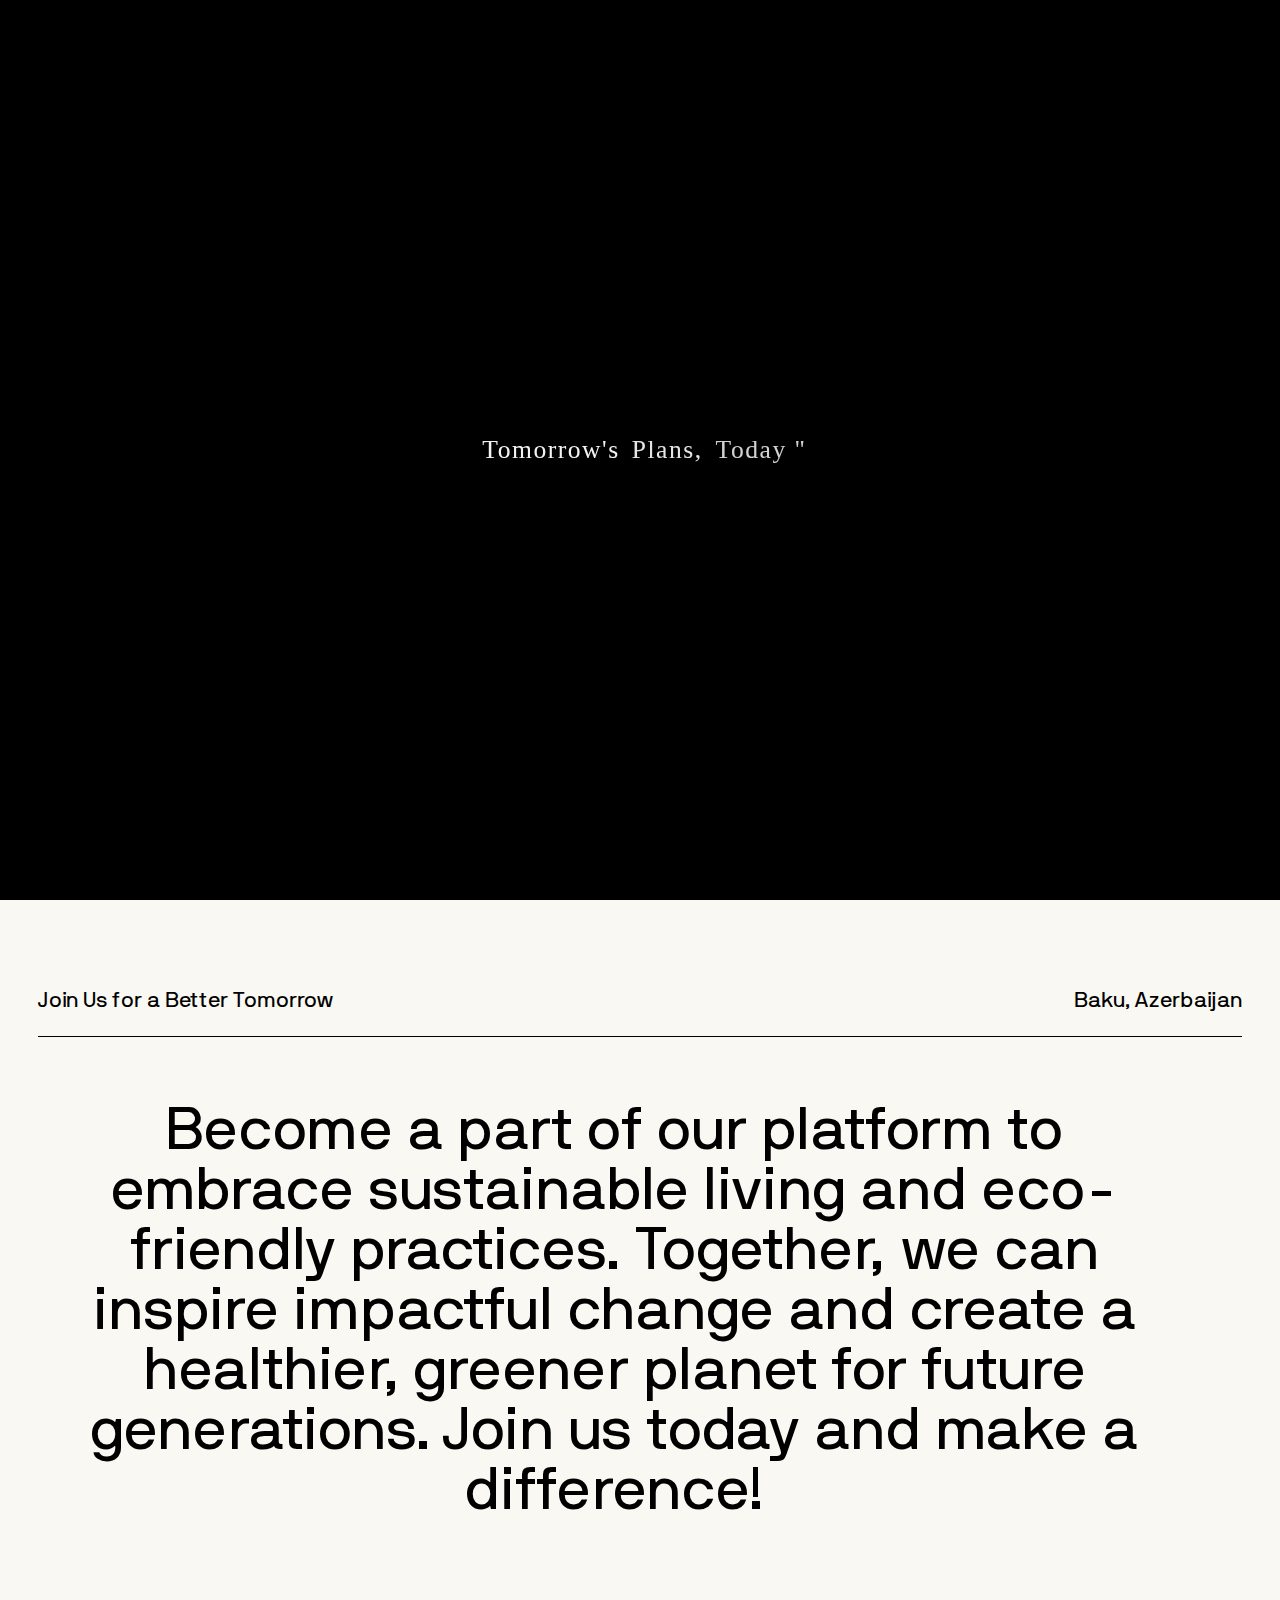
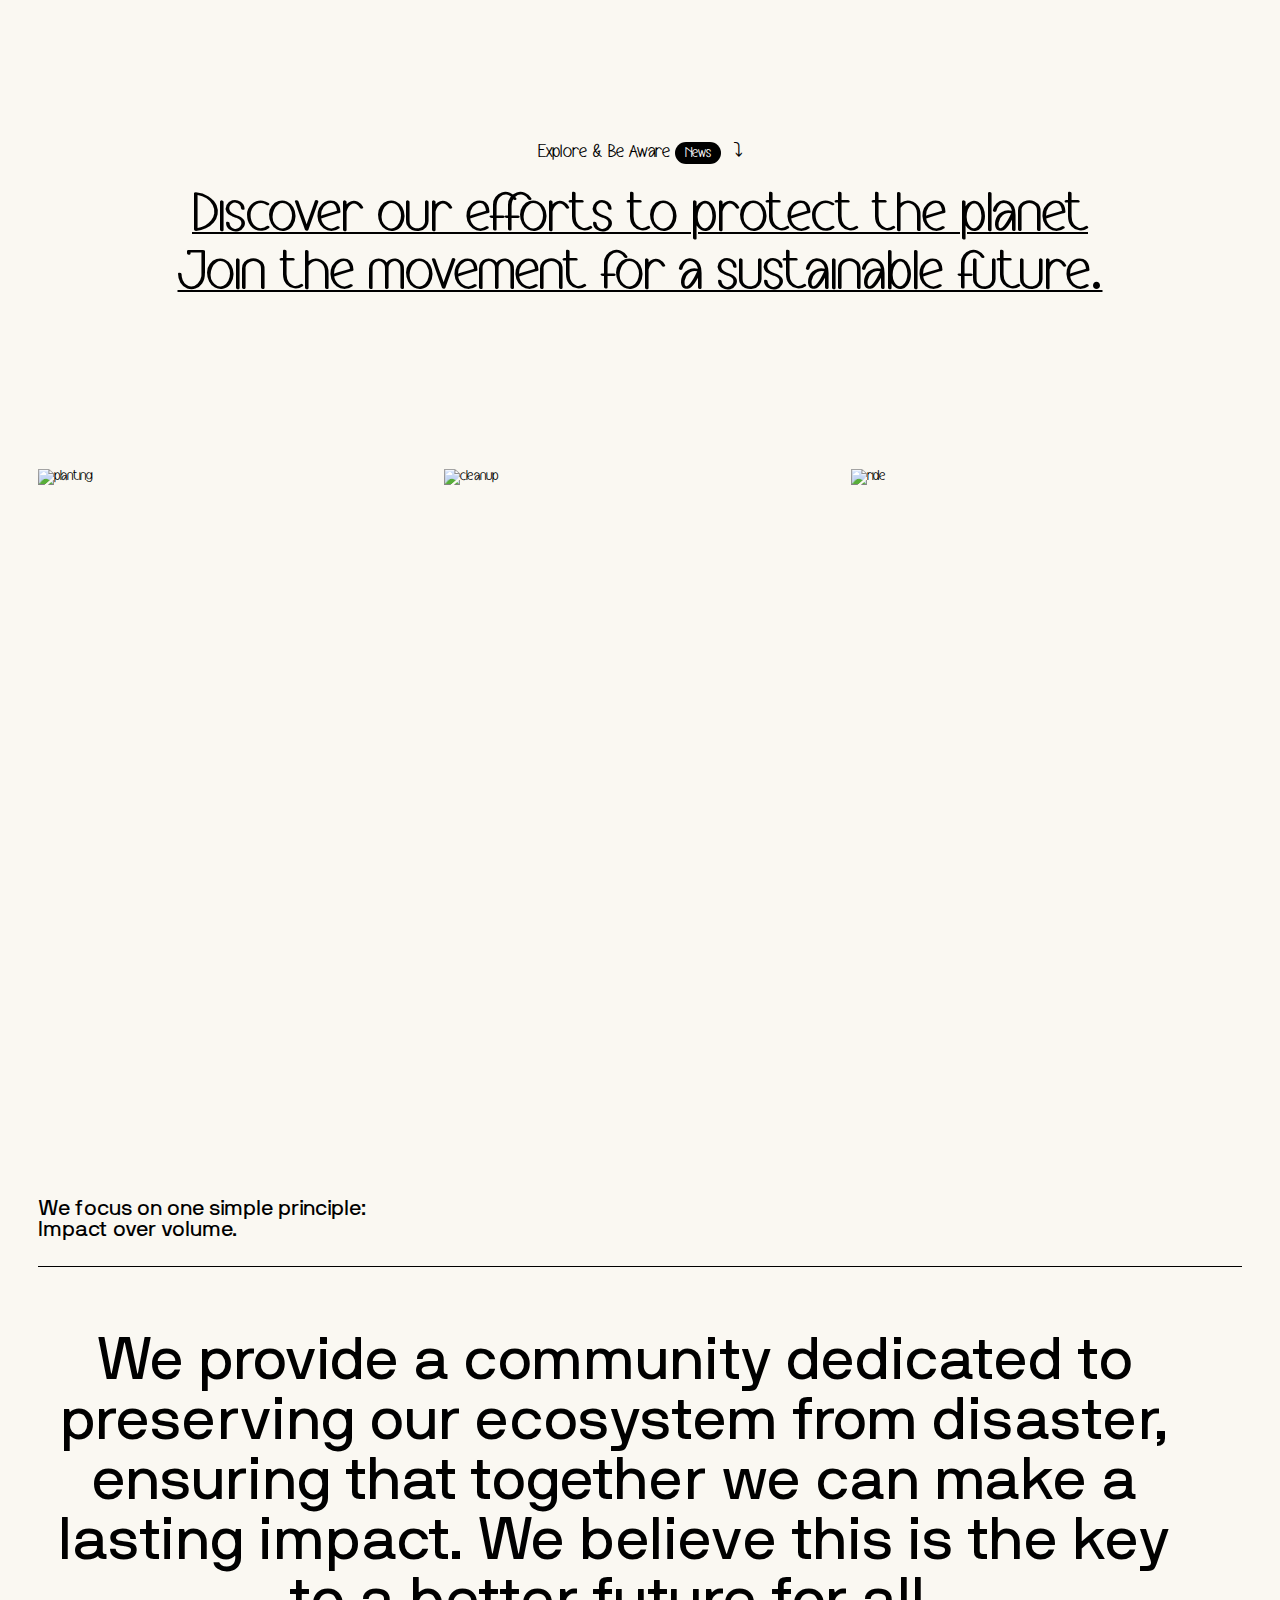
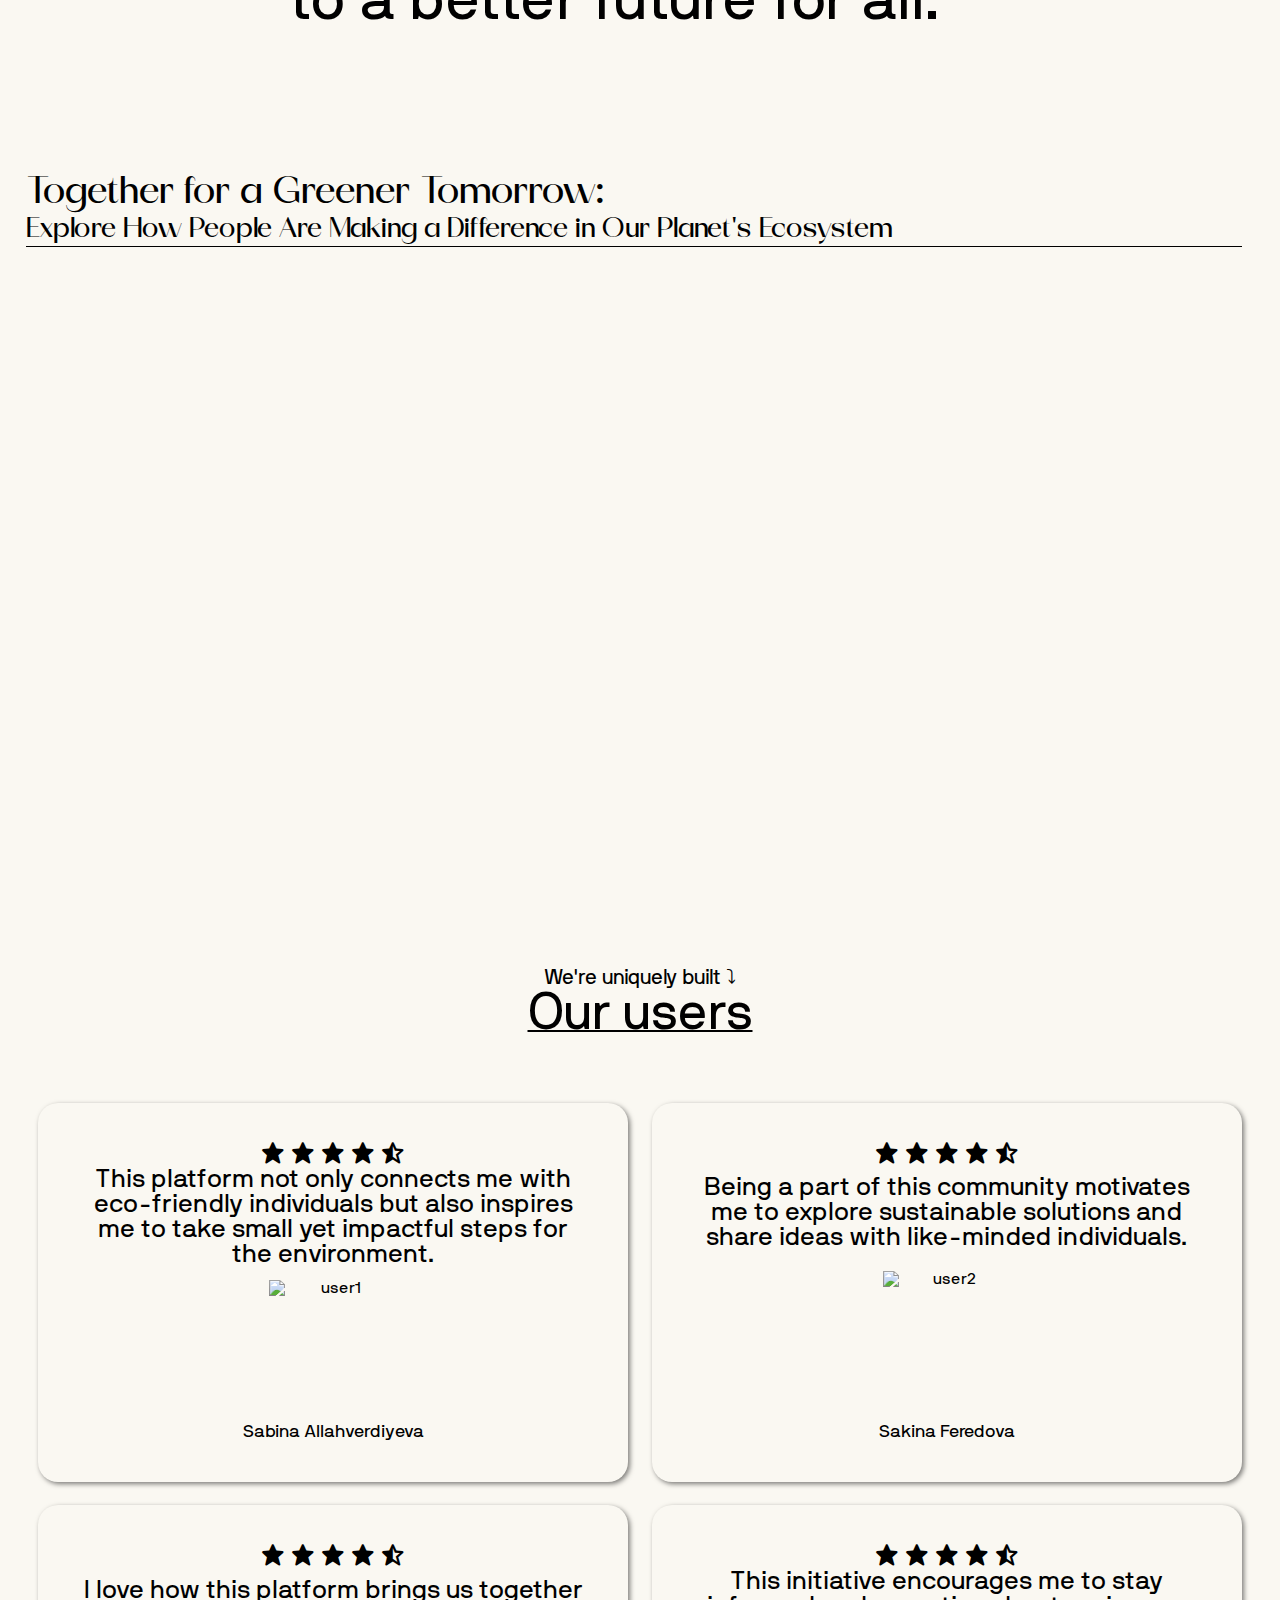
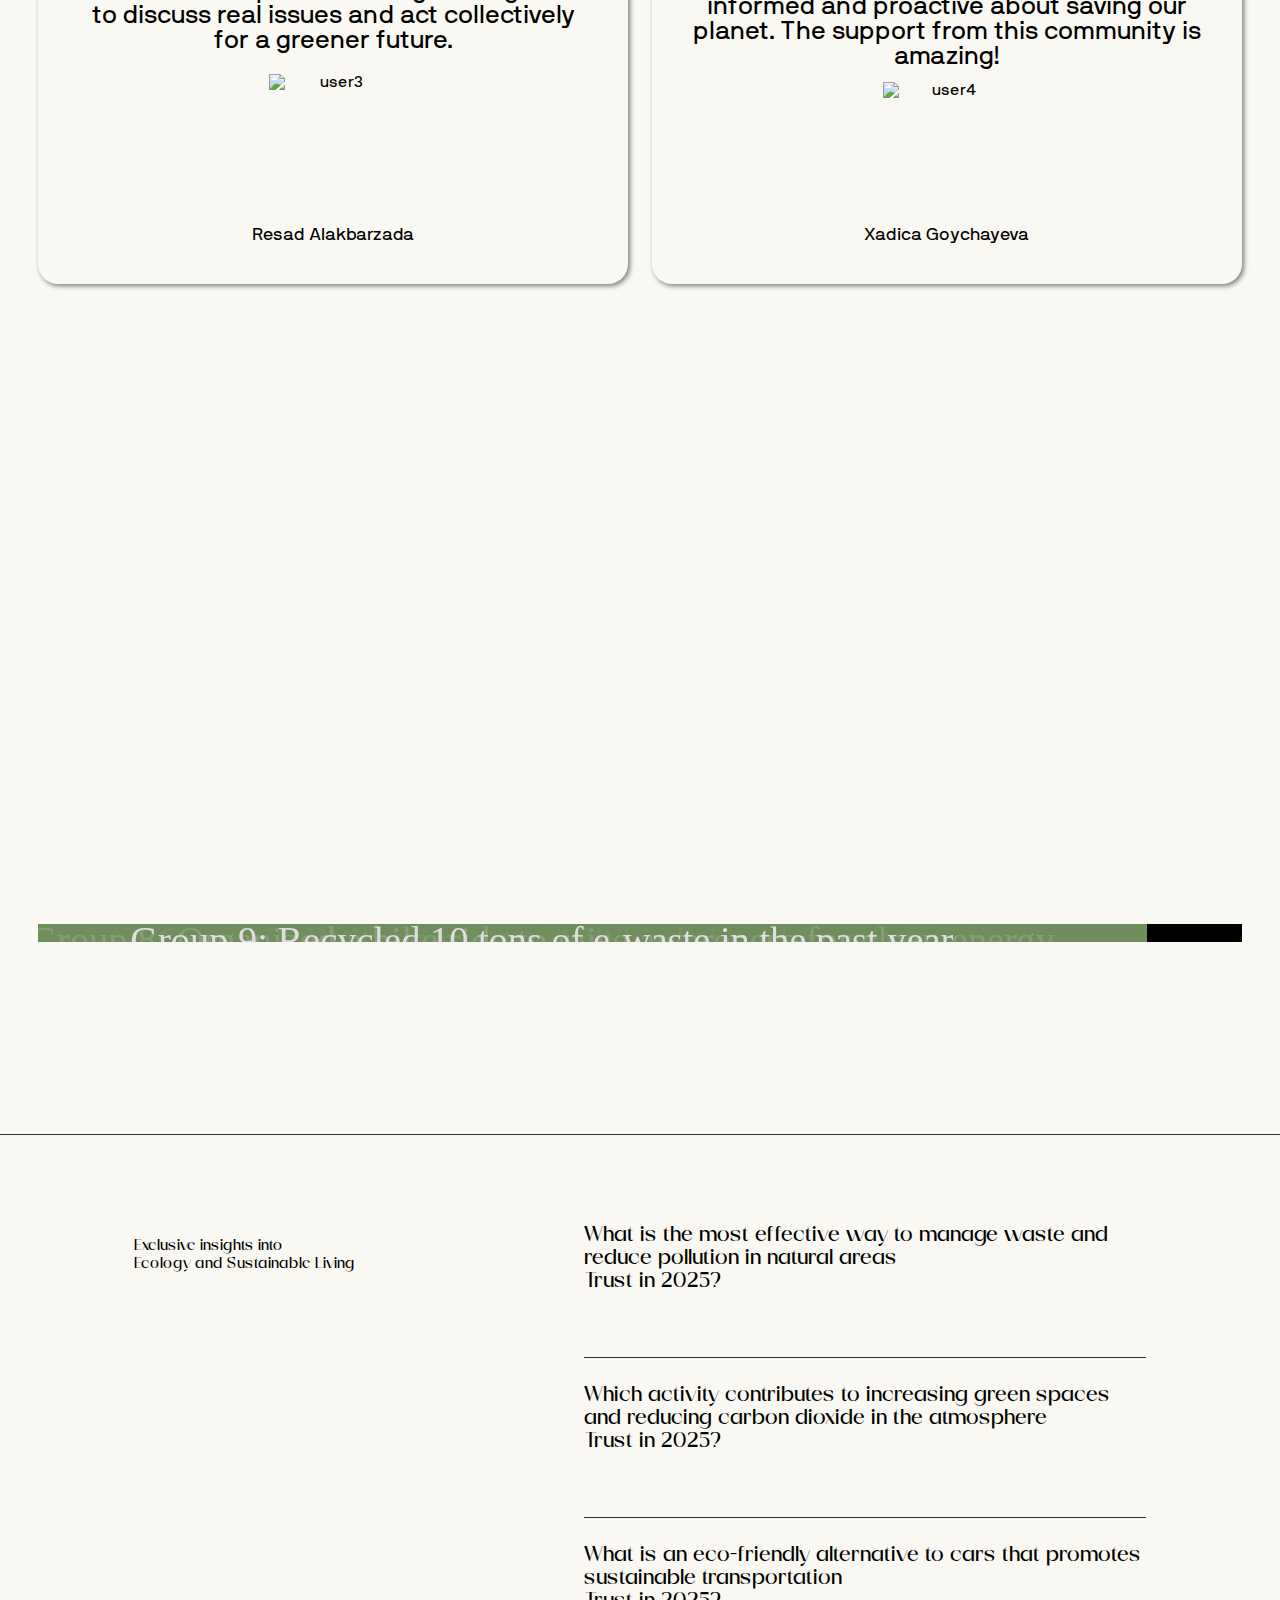
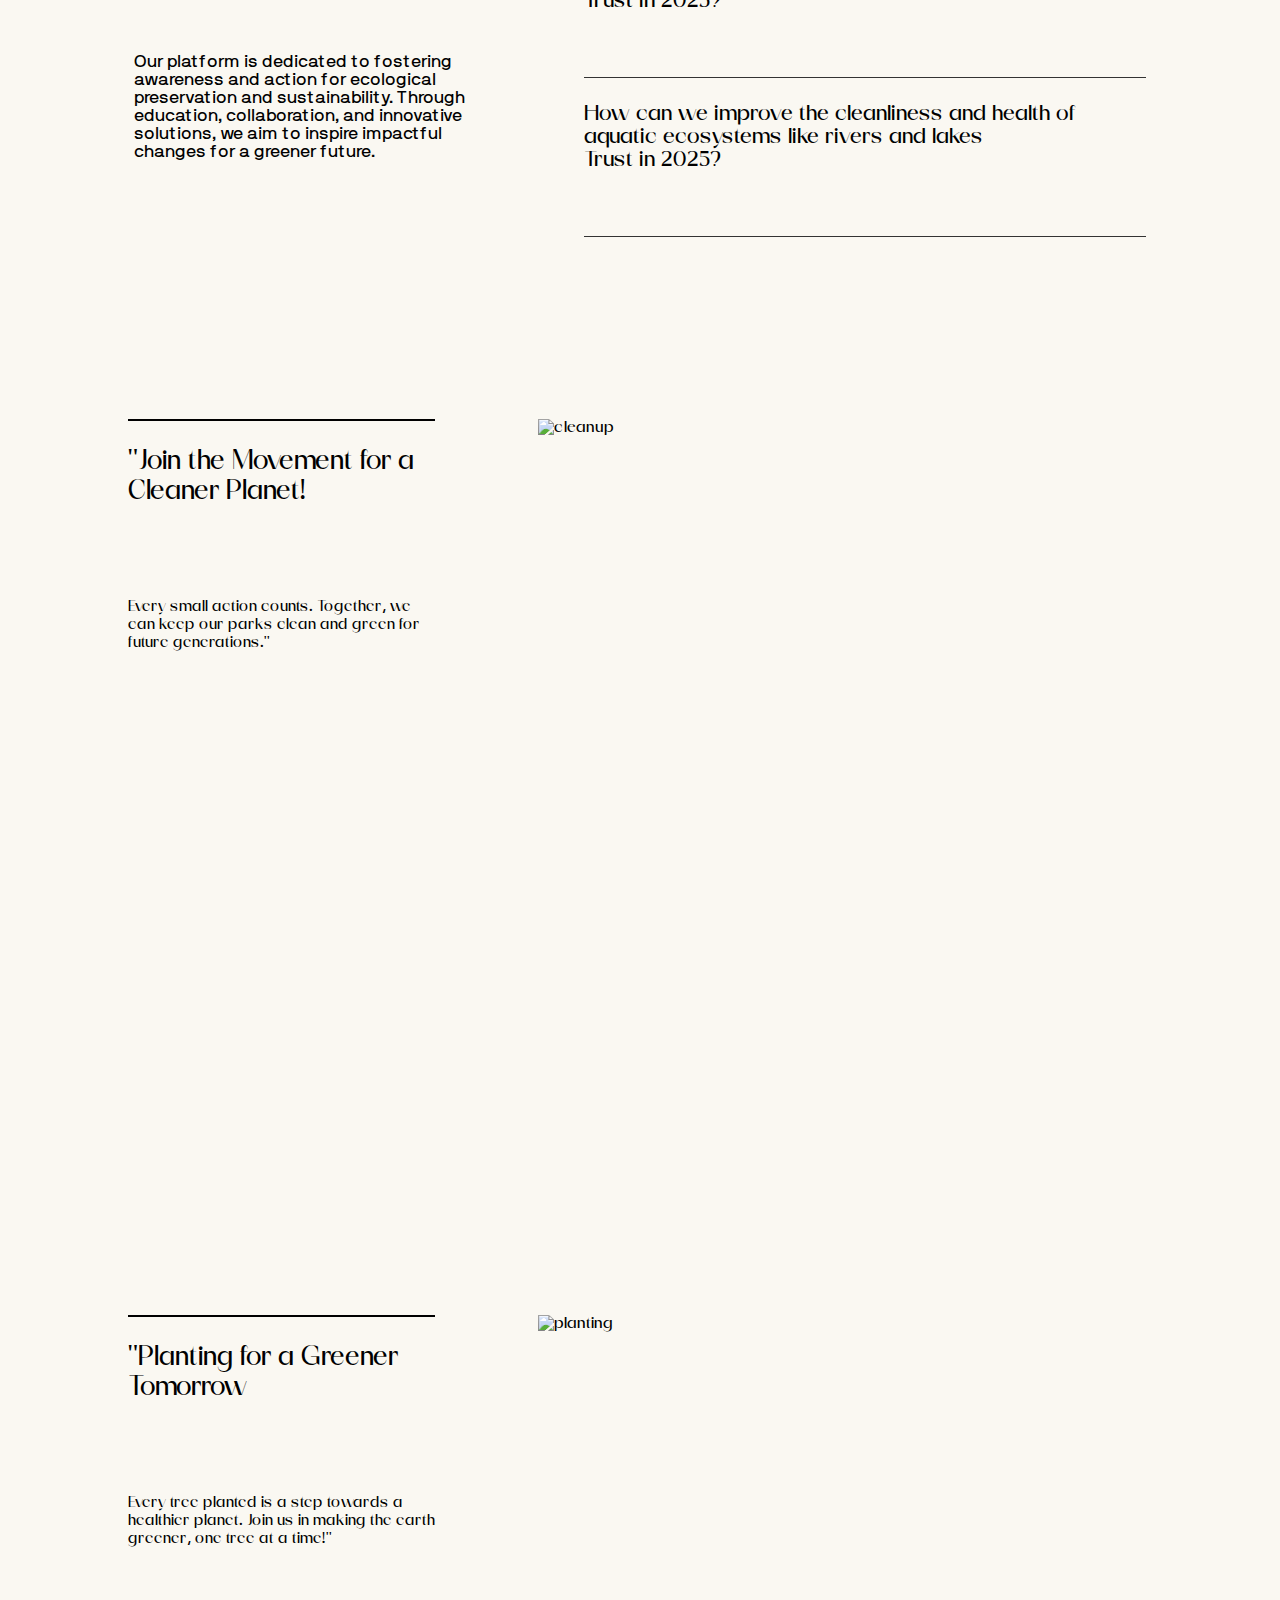
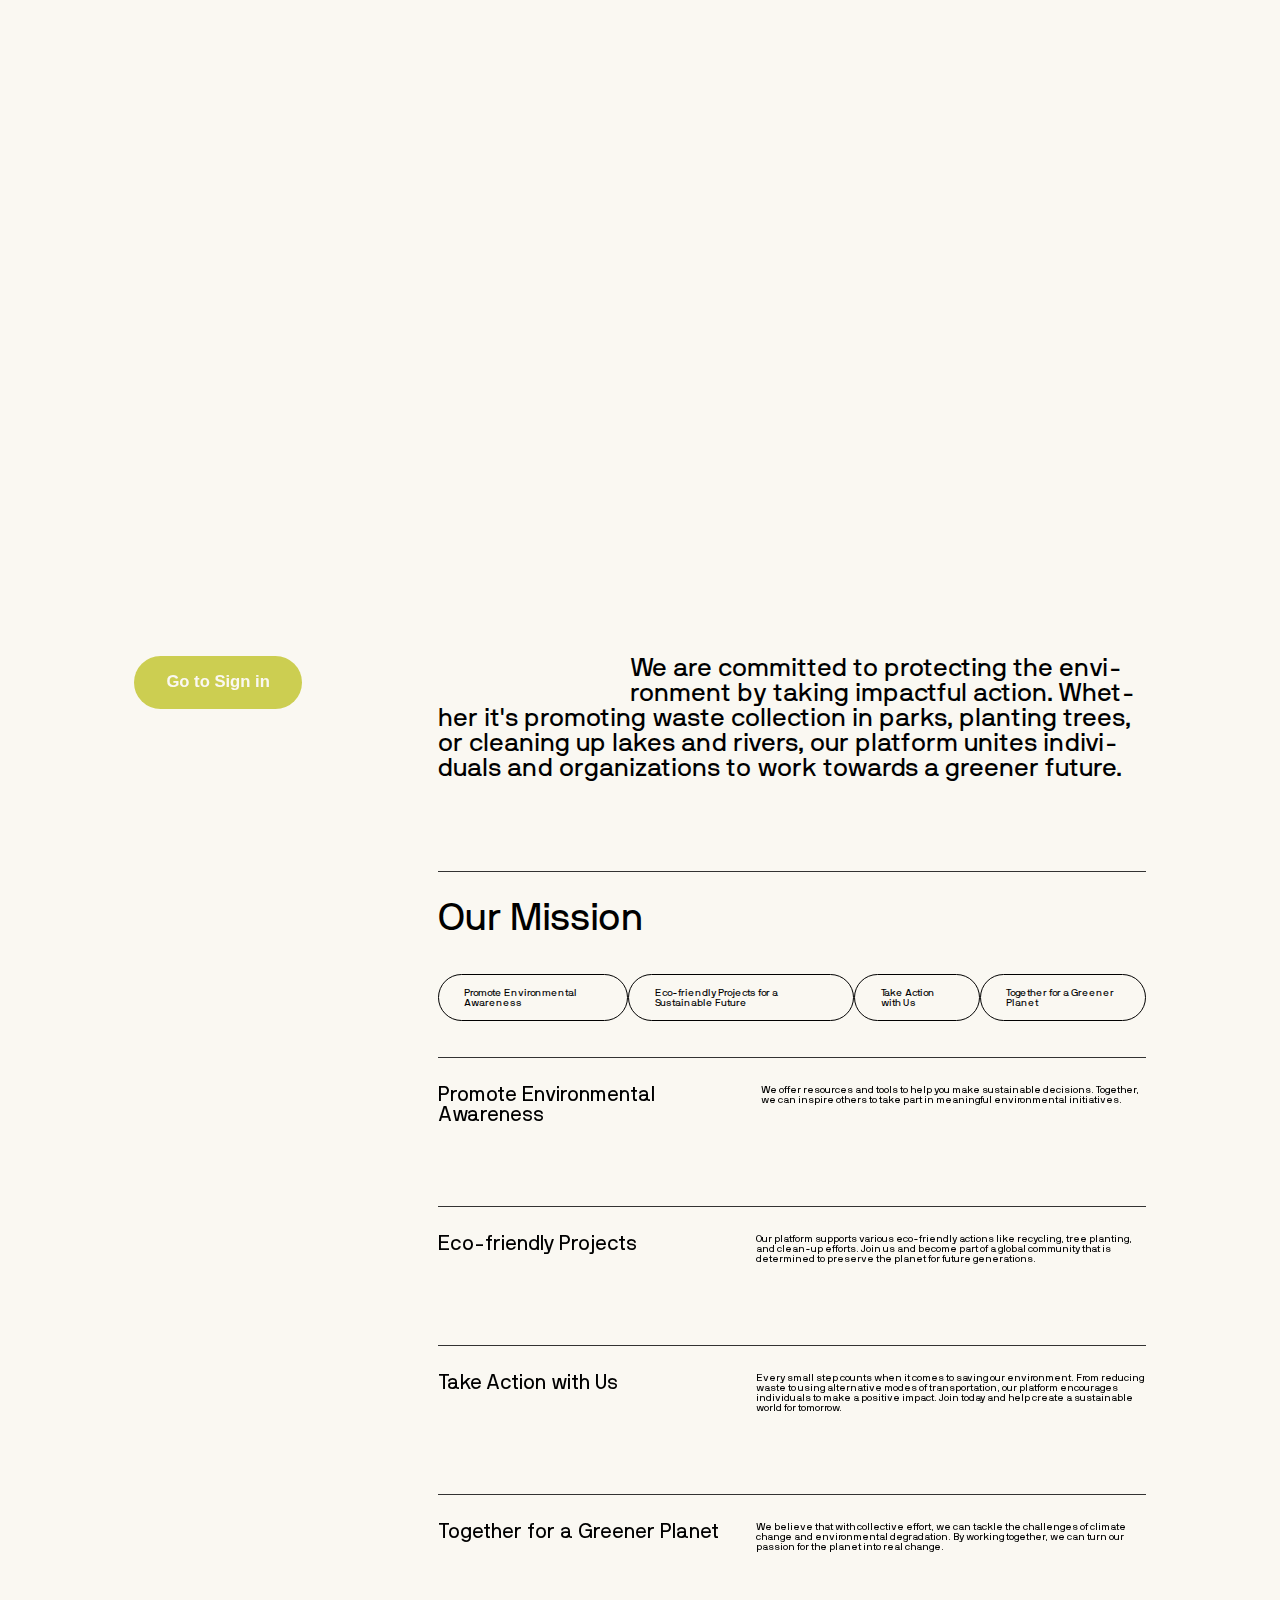
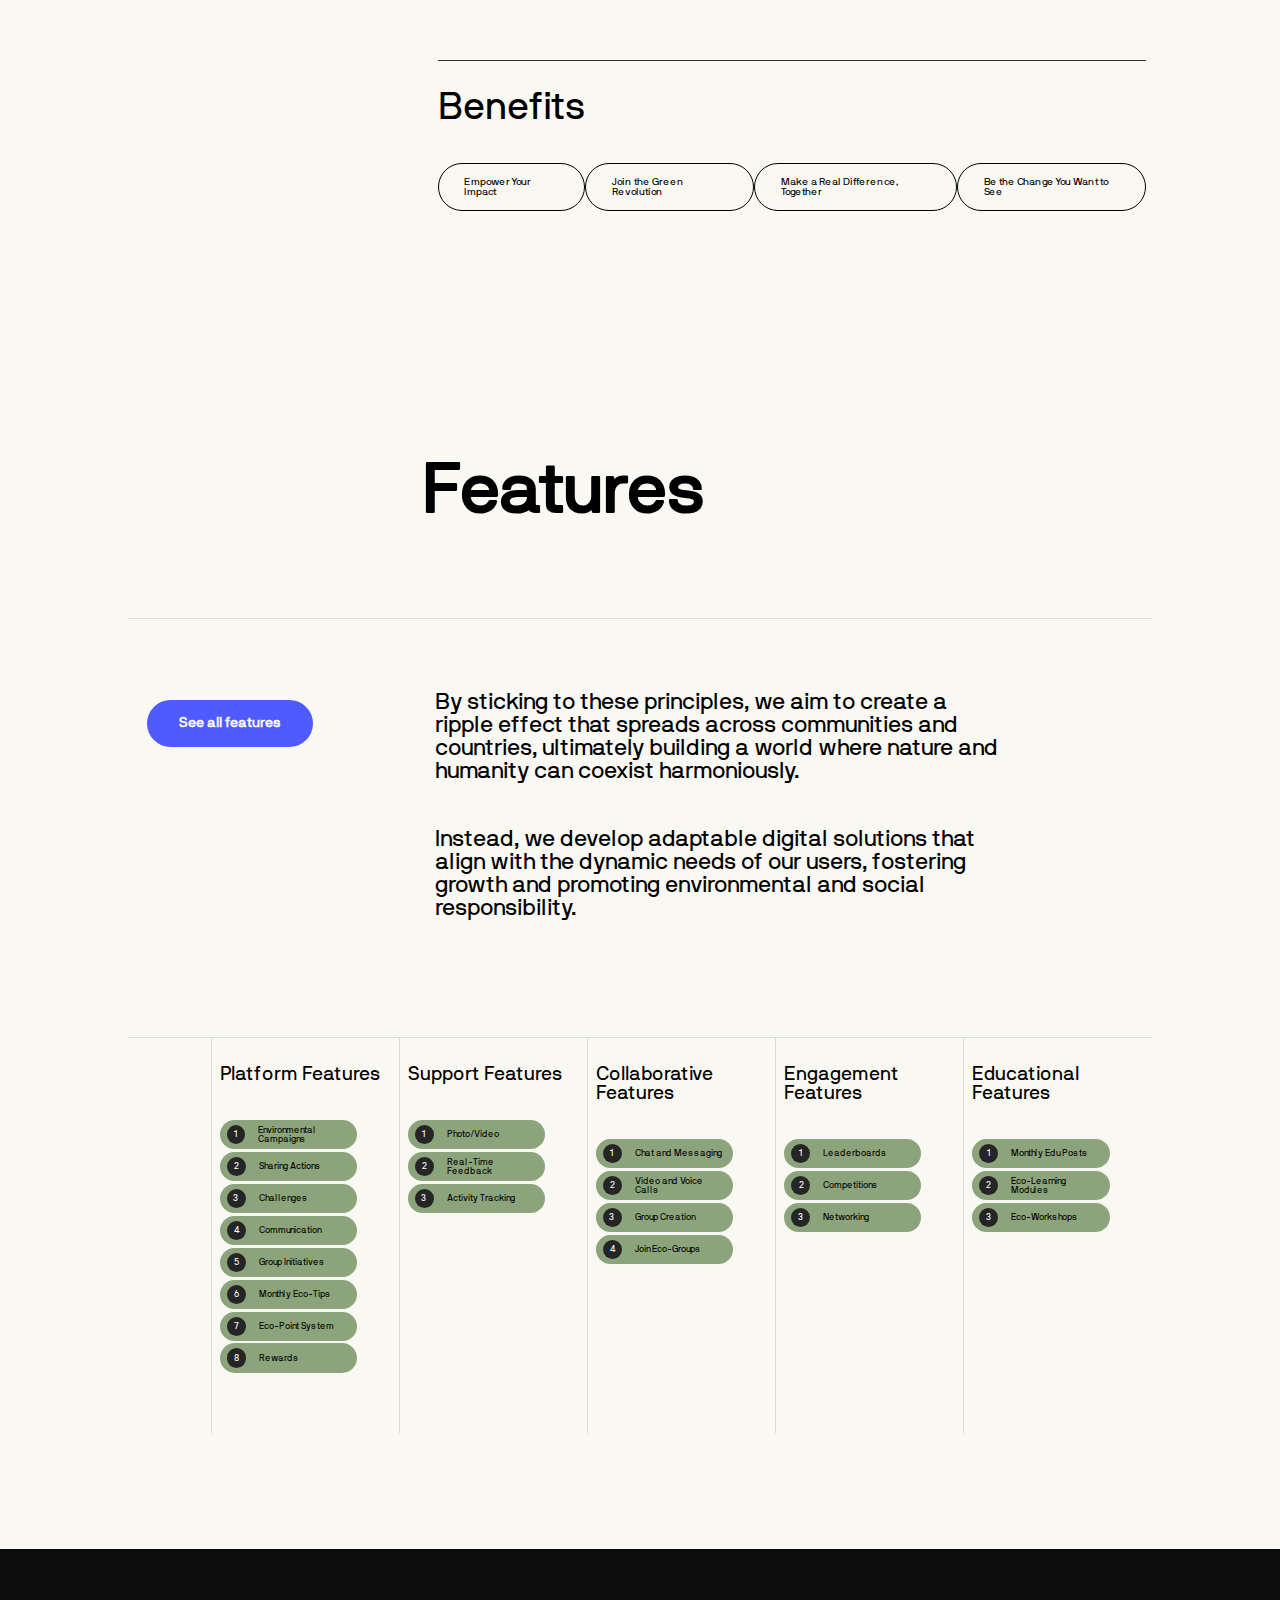
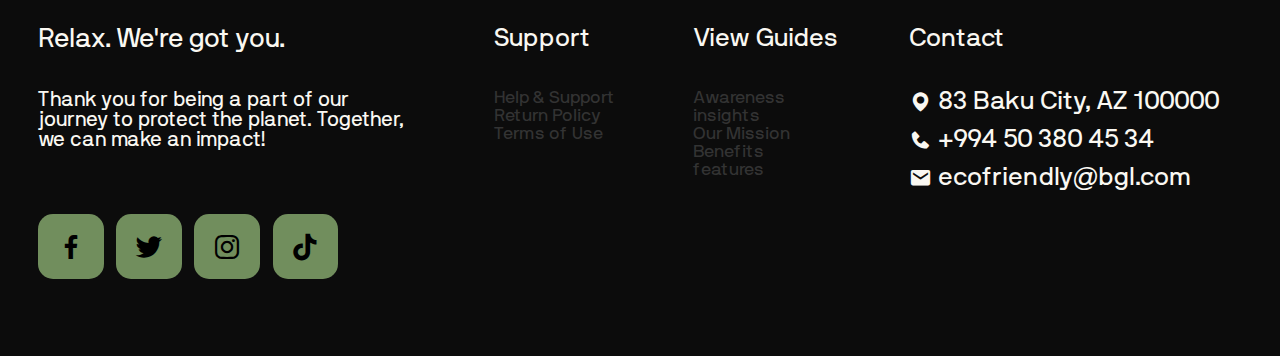
==== index.html @ ae7eabc6 "files added" ====
<!DOCTYPE html>
<html lang="en">
  <head>
    <meta charset="UTF-8" />
    <meta name="viewport" content="width=device-width, initial-scale=1.0" />
    <title>Home | EcoFriendly®</title>
    <link
      rel="stylesheet"
      href="https://cdn.jsdelivr.net/npm/locomotive-scroll@3.5.4/dist/locomotive-scroll.css"
    />
    <link rel="stylesheet" href="https://cdn.jsdelivr.net/npm/swiper@11/swiper-bundle.min.css">
    <link rel="stylesheet" href="https://unpkg.com/boxicons@latest/css/boxicons.min.css">

    <link rel="stylesheet" href="styles.css" />
  </head>

  <body>


    <header>
    <div id="loader">
      <h3>Tomorrow's</h3>
      <h3>Plans,</h3>
      <h3>Today "</h3>
    </div>
</header>

<main>
    <div id="main">
      <div id="page1">
        <div id="cursor">
          <h5>Play Reel</h5>
        </div>
        <video autoplay loop muted src="./Untitled design (1).mp4"></video>
        <div id="page1-content">
          <nav class="first">
            <a href="#page1" class="logo"><h3>The Ecology Friends</h3></a>
            <div class="nav-part2">
              <nav class="nav-elem">
                <ul class="nav-links">
                  <li class="nav-link">
                    <h4 style="color: aliceblue;">Menu</h4>
                    <ul class="drop-down" id="dropdown-menu">
                      <li><h5><a href="#page2"><span>Join Us</span></a></h5></li>
                      <li><h5><a href="#page3"><span>Discover</span></a></h5></li>
                      <li><h5><a href="#page5"><span>Explore</span></a></h5></li>
                      <li><h5><a href="#page6"><span>Users</span></a></h5></li>
                    </ul>
                  </li>
                </ul>
              </nav>
            </div>
          </nav> 


          <h1>ecosphere</h1>
        </div>
      </div> 


      <div id="page2">
        <div id="page2-top">
          <h3>Join Us for a Better Tomorrow
          </h3>
          <h4>Baku, Azerbaijan</h3>
          </div>
          <div class="elem">
          <h1>Become a part of our platform to embrace sustainable living and eco-friendly practices. Together, we can inspire impactful change and create a healthier, greener planet for future generations. Join us today and make a difference!</h1>
          </div>
        </div>

      
      <div id="page3">
        <div id="page3-top">
          <h4>Explore & Be Aware <span>News</span> &#x2935;</h4>
          <h2>Discover our efforts to protect the planet</h2>
          <h2>Join the movement for a sustainable future.</h2>
        </div>
        <div id="page3-elements">
          <div class="box">
            <img src="./planting-trees-as-part-reforestation-process.jpg" alt="planting">
            <video autoplay loop muted src="./8544160-hd_1080_1920_25fps.mp4"></video>
          </div>
          <div class="box">
            <img src="./kids-learnign-about-environment.jpg" alt="cleanup">
            <video class="video-2" autoplay loop muted src="./3209571-uhd_3840_2160_25fps.mp4"></video>

          </div>
          <div class="box">
            <img src="./young-adult-cycling-work-city.jpg" alt="ride">
            <video autoplay loop muted src="./3002452-hd_1920_1080_25fps.mp4"></video>
          </div>

        </div>
      </div>


      <div id="page4">
        <div id="page4-top">
          <h3>We focus on one simple principle:</h3>
          <h3>Impact over volume.</h3>
        </div>
        <div class="textarea">
          <h1>
            We provide a community dedicated to preserving our ecosystem from disaster, ensuring that together we can make a lasting impact. We believe this is the key to a better future for all.</h1>
          </div>
      </div>


      <div id="page5">
        <div id="page5-top">
          <h2>Together for a Greener Tomorrow:</h1>
          <h1>Explore How People Are Making a Difference in Our Planet's Ecosystem</h1>
        </div>
        <div class="swiper-container swiper-container-free-mode">
            <div class="swiper-wrapper">
              <div class="swiper-slide" style="background-image:url(./slide1.jpg);"></div>
              <div class="swiper-slide" style="background-image:url(./slide2.jpg);"></div>
              <div class="swiper-slide" style="background-image:url(./slide3.jpg);"></div>
              <div class="swiper-slide" style="background-image:url(./slide4.jpg);"></div>
              <div class="swiper-slide" style="background-image:url(./slide5.jpg);"></div>
              <div class="swiper-slide" style="background-image:url(./slide6.jpg);"></div>
              <div class="swiper-slide" style="background-image:url(./slide8.jpg);"></div>
              <div class="swiper-slide" style="background-image:url(./slide9.jpg);"></div>
            </div>
          </div>
      </div>


      <div class="page6" id="page6">
        <div id="page6-top">
          <h4>We're uniquely built &#x2935;</h4>
          <h2>Our users</h2>
        </div>
        <div class="customers-container">

          <div class="box">
            <div class="stars">
              <i class="bx bxs-star"></i>
              <i class="bx bxs-star"></i>
              <i class="bx bxs-star"></i>
              <i class="bx bxs-star"></i>
              <i class="bx bxs-star-half"></i>
            </div>
            <p>This platform not only connects me with eco-friendly individuals but also inspires me to take small yet impactful steps for the environment.</p>
            <img src="./7da28764-6f6b-4bd1-b464-e2c21c59ea1a.jpg" alt="user1">
            <h2>Sabina Allahverdiyeva</h2>

          </div>


          <div class="box">
            <div class="stars">
              <i class="bx bxs-star"></i>
              <i class="bx bxs-star"></i>
              <i class="bx bxs-star"></i>
              <i class="bx bxs-star"></i>
              <i class="bx bxs-star-half"></i>
            </div>
            <p>Being a part of this community motivates me to explore sustainable solutions and share ideas with like-minded individuals.</p>
            <img src="./samsung-memory-q34XHlRDh6M-unsplash.jpg" alt="user2">
            <h2>Sakina Feredova</h2>

          </div>


          <div class="box">
            <div class="stars">
              <i class="bx bxs-star"></i>
              <i class="bx bxs-star"></i>
              <i class="bx bxs-star"></i>
              <i class="bx bxs-star"></i>
              <i class="bx bxs-star-half"></i>
            </div>
            <p>I love how this platform brings us together to discuss real issues and act collectively for a greener future.</p>
            <img src="./bennie-bates-SNzmNJM6VyM-unsplash.jpg" alt="user3">
            <h2>Resad Alakbarzada</h2>
          </div>

          <div class="box">
            <div class="stars">
              <i class="bx bxs-star"></i>
              <i class="bx bxs-star"></i>
              <i class="bx bxs-star"></i>
              <i class="bx bxs-star"></i>
              <i class="bx bxs-star-half"></i>
            </div>
            <p>This initiative encourages me to stay informed and proactive about saving our planet. The support from this community is amazing!</p>
            <img src="./hannah-popowski-Fyavkqlzks0-unsplash.jpg" alt="user4">
            <h2>Xadica Goychayeva</h2>
          </div>


        </div>

      </div>

      <div id="modal" class="modal">
        <div class="modal-content">
          <span class="close-btn">&times;</span>
          <div id="modal-box-container"></div>
        </div>
      </div>

      
      <div id="page8">
        <div class="eco-info">
          <div class="eco-info-header">
            <h2>Environmental Awareness</h2>
            <p>
              Join us in creating a better world by learning about various
              eco-friendly activities and initiatives carried out by different
              groups.
            </p>
          </div>
          <div class="carousel-container2">
            <div class="carousel-track">
              <div class="info-card">
                <img
                  src="./slide1.jpg"
                  alt="Group 1"
                />
                <div class="card-overlay">
                  <p>Group 1: Cleaned 5 km of beach this month.</p>
                </div>
              </div>
              <div class="info-card">
                <img
                  src="./slide4.jpg"
                  alt="Group 2"
                />
                <div class="card-overlay">
                  <p>Group 2: Planted 300 trees in their city.</p>
                </div>
              </div>
              <div class="info-card">
                <img
                  src="./slide8.jpg"
                  alt="Group 3"
                />
                <div class="card-overlay">
                  <p>Group 3: Organized recycling campaigns.</p>
                </div>
              </div>

  
              <div class="info-card">
                <img
                  src="./slide6.jpg"
                  alt="Group 4"
                />
                <div class="card-overlay">
                  <p>
                    Group 4: Removed 2 tons of plastic waste from a local river.
                  </p>
                </div>
              </div>
  
              <div class="info-card">
                <img
                  src="./slide9.jpg"
                  alt="Group 5"
                />
                <div class="card-overlay">
                  <p>
                    Group 5: Educated 500 children on the importance of recycling.
                  </p>
                </div>
              </div>
  
              <div class="info-card">
                <img
                  src="./slide5.jpg"
                  alt="Group 6"
                />
                <div class="card-overlay">
                  <p>Group 6: Restored 10 hectares of forest damaged by fire.</p>
                </div>
              </div>
  
              <div class="info-card">
                <img
                  src="./slide2.jpg"
                  alt="Group 7"
                />
                <div class="card-overlay">
                  <p>Group 7: Built homes for 100 birds in urban areas.</p>
                </div>
              </div>
  
              <div class="info-card">
                <img
                  src="./slide7.jpg"
                  alt="Group 8"
                />
                <div class="card-overlay">
                  <p>
                    Group 8: Organized a bike ride to raise awareness for clean
                    energy.
                  </p>
                </div>
              </div>
  
              <div class="info-card">
                <img
                  src="./slide3.jpg"
                  alt="Group 9"
                />
                <div class="card-overlay">
                  <p>Group 9: Recycled 10 tons of e-waste in the past year.</p>
                </div>
              </div>
            </div>
          </div>
        </div>
  </div>



  <div id="page9">
    <div id="page9-left">
        <p>Exclusive insights into <br>Ecology and Sustainable Living</p>
        <h5>Our platform is dedicated to fostering awareness and action for ecological preservation and sustainability. Through education, collaboration, and innovative solutions, we aim to inspire impactful changes for a greener future.</h5>
    </div>
    <div id="page9-right">
        <div class="right-elem">
            <h2>What is the most effective way to manage waste and reduce pollution in natural areas <br>Trust in 2025?</h2>
            <img src="./kids-learnign-about-environment.jpg"
                alt="learning">
        </div>
        <div class="right-elem">
            <h2>Which activity contributes to increasing green spaces and reducing carbon dioxide in the atmosphere <br>Trust in 2025?</h2>
            <img src="./planting-trees-as-part-reforestation-process.jpg"
                alt="planting">
        </div>
        <div class="right-elem">
            <h2>What is an eco-friendly alternative to cars that promotes sustainable transportation <br>Trust in 2025?</h2>
            <img src="./young-adult-cycling-work-city.jpg"
                alt="cycling">
        </div>
        <div class="right-elem">
            <h2>How can we improve the cleanliness and health of aquatic ecosystems like rivers and lakes <br>Trust in 2025?</h2>
            <img src="./slide6.jpg"
                alt="cleanup">
        </div>
    </div>
  </div>



  <div id="page10">
    <div class="section">
        <div class="sec-left">
            <h2>"Join the Movement for a Cleaner Planet!</h2>
            <p>Every small action counts. Together, we can keep our parks clean and green for future generations."</p>
        </div>
        <div class="sec-right">
            <img src="./Screenshot 2024-12-25 133714.png"
                alt="cleanup">
            <video muted src="./77247-561990865.mp4" data-link="blog-cleanup.html"></video>
        </div>
    </div>
    <div class="section">
        <div class="sec-left">
            <h2>"Planting for a Greener Tomorrow</h2>
            <p>Every tree planted is a step towards a healthier planet. Join us in making the earth greener, one tree at a time!"</p>
        </div>
        <div class="sec-right">
            <img src="./Screenshot 2024-12-25 133745.png"
                alt="planting">
            <video muted src="./150592-798876909.mp4" data-link="blog-planting.html"></video>
        </div>
    </div>
</div>


<div id="page11">
  <button onclick="window.location.href='login.html'">Go to Sign in</button>
  <div id="page11-right">
      <p><span></span>We are committed to protecting the envi-<span></span>ronment by taking impactful action. Whet-her it's promoting waste collection in parks, planting trees, or cleaning up lakes and rivers, our platform unites indivi-duals and organizations to work towards a greener future.</p>
      <div id="page11-content">
          <div class="uiux">
              <details open>
                  <summary>
                      <h1>Our Mission</h1>
                      <div id="flex">
                          <h4>Promote Environmental Awareness</h4>
                          <h4>Eco-friendly Projects for a Sustainable Future</h4>
                          <h4>Take Action with Us</h4>
                          <h4>Together for a Greener Planet</h4>
                      </div>
                  </summary>
                  <div id="page-container">
                      <div class="page11-elem">
                          <div class="over"></div>
                          <h3>Promote Environmental Awareness</h3>
                          <p>We offer resources and tools to help you make sustainable decisions. Together, we can inspire others to take part in meaningful environmental initiatives.</p>
                      </div>
                      <div class="page11-elem">
                          <div class="over"></div>
                          <h3>Eco-friendly Projects</h3>
                          <p>Our platform supports various eco-friendly actions like recycling, tree planting, and clean-up efforts. Join us and become part of a global community that is determined to preserve the planet for future generations.</p>
                      </div>
                      <div class="page11-elem">
                          <div class="over"></div>
                          <h3>Take Action with Us</h3>
                          <p>Every small step counts when it comes to saving our environment. From reducing waste to using alternative modes of transportation, our platform encourages individuals to make a positive impact. Join today and help create a sustainable world for tomorrow.</p>
                      </div>
                      <div class="page11-elem">
                          <div class="over"></div>
                          <h3>Together for a Greener Planet</h3>
                          <p>We believe that with collective effort, we can tackle the challenges of climate change and environmental degradation. By working together, we can turn our passion for the planet into real change.</p>
                      </div>
                  </div>
              </details>
          </div>
          <div class="product">
              <details>
                  <summary>
                      <h1 id="benefits">Benefits</h1>
                      <div id="flex">
                          <h4>Empower Your Impact</h4>
                          <h4>Join the Green Revolution</h4>
                          <h4>Make a Real Difference, Together</h4>
                          <h4>Be the Change You Want to See</h4>
                      </div>
                  </summary>
                  <div id="page-container">
                      <div class="page11-elem">
                          <div class="over"></div>
                          <h3>Empower Your Impact</h3>
                          <p>Join our platform to be part of a collective movement aimed at reshaping the future. By actively participating in eco-friendly practices like tree planting and waste management, you contribute to creating a sustainable world that benefits everyone.</p>

                      </div>
                      <div class="page11-elem">
                          <div class="over"></div>
                          <h3>Join the Green Revolution</h3>
                          <p>When you become part of our community, you embrace a lifestyle that’s beneficial for both you and the planet. With every small action you take, from reducing waste to cleaning our waters, you gain the satisfaction of making a positive difference for generations to come.</p>

                      </div>
                      <div class="page11-elem">
                          <div class="over"></div>
                          <h3>Make a Real Difference</h3>
                          <p>The power of collaboration can drive significant change. By participating in our initiatives, you’ll not only help protect our environment but also experience the personal fulfillment of being part of a global effort that is changing the world for the better.</p>

                      </div>
                      <div class="page11-elem">
                          <div class="over"></div>
                          <h3>Be the Change You Want to See</h3>
                          <p>When you join our platform, you unlock the opportunity to take direct action in preserving nature. Whether it’s planting trees, cleaning rivers, or reducing waste, your participation has an undeniable impact, and together we can create a world where nature thrives.</p>
                      </div>
                  </div>
              </details>
          </div>
      </div>
  </div>
</div>


<div id="page12">
  <h1>Features</h1>
  <div id="page12-content">
      <div id="blue-btn">
        <a href="features-details.html">
          <button>See all features</button>
          </a>
      </div>
      <div id="right-12">
          <p>By sticking to these principles, we aim to create a ripple effect that spreads across communities and countries, ultimately building a world where nature and humanity can coexist harmoniously.</p>
          <p>Instead, we develop adaptable digital solutions that align with the dynamic needs of our users, fostering growth and promoting environmental and social responsibility.</p>

      </div>
  </div>
  <div id="page12-bottom">
      <div id="btm12-part1" class="btm12-parts"></div>
      <div id="btm12-part2" class="btm12-parts">
          <h5>Platform Features</h5>
          <h4><span>1</span>Environmental Campaigns</h4>
          <h4><span>2</span>Sharing Actions</h4>
          <h4><span>3</span>Challenges</h4>
          <h4><span>4</span>Communication</h4>
          <h4><span>5</span>Group Initiatives</h4>
          <h4><span>6</span>Monthly Eco-Tips</h4>
          <h4><span>7</span>Eco-Point System</h4>
          <h4><span>8</span>Rewards</h4>
      </div>
      <div id="btm12-part3" class="btm12-parts">
          <h5>Support Features</h5>
          <h4><span>1</span>Photo/Video</h4>
          <h4><span>2</span>Real-Time Feedback</h4>
          <h4><span>3</span>Activity Tracking</h4>

      </div>
      <div id="btm12-part4" class="btm12-parts">
        <h5>Collaborative Features</h5>
    <h4><span>1</span>Chat and Messaging</h4>
    <h4><span>2</span>Video and Voice Calls</h4>
    <h4><span>3</span>Group Creation</h4>
    <h4><span>4</span>Join Eco-Groups</h4>
    
      </div>
      <div id="btm12-part5" class="btm12-parts">
        <h5>Engagement Features</h5>
        <h4><span>1</span>Leaderboards</h4>
        <h4><span>2</span>Competitions</h4>
        <h4><span>3</span>Networking</h4>

      </div>

      <div id="btm12-part6" class="btm12-parts">
        <h5>Educational Features</h5>
        <h4><span>1</span>Monthly Edu Posts</h4>
        <h4><span>2</span>Eco-Learning Modules</h4>
        <h4><span>3</span>Eco-Workshops</h4>
    </div>
   </div>
 </div>
</div>

</main>



  <footer>
    <div class="footer" id="footer">
      <div class="footer-box">

          <h2>Relax. We're got you.</h2>
          <p>Thank you for being a part of our journey to protect the planet. Together, we can make an impact!</p>

          <div class="social">
            <a href="https://www.facebook.com/"><i class="bx bxl-facebook"></i></a>
            <a href="https://www.facebook.com/"><i class="bx bxl-twitter"></i></a>
            <a href="https://www.instagram.com/"><i class="bx bxl-instagram"></i></a>
            <a href="https://www.tiktok.com/login"><i class="bx bxl-tiktok"></i></a>
          </div>
        </div>

        <div class="footer-box">
          <h3>Support</h3>
          <li><a href="#footer">Help & Support</a></li>
          <li><a href="#footer">Return Policy</a></li>
          <li><a href="#footer">Terms of Use</a></li>
        </div>

        <div class="footer-box">
          <h3>View Guides</h3>
          <li><a href="#page8">Awareness</a></li>
          <li><a href="#page9">insights</a></li>
          <li><a href="#page11">Our Mission</a></li>
          <li><a href="#benefits">Benefits</a></li>
          <li><a href="#page12">features</a></li>
        </div>

        <div class="footer-box">
          <h3>Contact</h3>
          <div class="contact">
            <span><i class="bx bxs-map"></i> 83 Baku City, AZ 100000</span>
            <span><i class="bx bxs-phone"></i> +994 50 380 45 34</span>
            <span><i class="bx bxs-envelope"></i> ecofriendly@bgl.com</span>
          </div>
        </div>
    </div>
  </footer>    


    <script src="https://cdn.jsdelivr.net/npm/locomotive-scroll@3.5.4/dist/locomotive-scroll.js"></script>
    <script src="https://cdn.jsdelivr.net/npm/swiper@11/swiper-bundle.min.js"></script>
    <script
      src="https://cdnjs.cloudflare.com/ajax/libs/gsap/3.12.5/gsap.min.js"
      integrity="sha512-7eHRwcbYkK4d9g/6tD/mhkf++eoTHwpNM9woBxtPUBWm67zeAfFC+HrdoE2GanKeocly/VxeLvIqwvCdk7qScg=="
      crossorigin="anonymous"
      referrerpolicy="no-referrer"
    ></script>
    <script
      src="https://cdnjs.cloudflare.com/ajax/libs/gsap/3.12.5/ScrollTrigger.min.js"
      integrity="sha512-onMTRKJBKz8M1TnqqDuGBlowlH0ohFzMXYRNebz+yOcc5TQr/zAKsthzhuv0hiyUKEiQEQXEynnXCvNTOk50dg=="
      crossorigin="anonymous"
      referrerpolicy="no-referrer"
    ></script>
    <script> scr="https://cdn.jsdelivr.net/npm/swiper@11/swiper-bundle.min.js"</script>
  
    <script src="script.js"></script>
  </body>
</html>
---- styles.css ----
@font-face {
  font-family: begota display;
  src: url(./Begota\ Display.ttf);
}

@font-face {
  font-family: lucky daddy;
  src: url(./Lucky\ Daddy.ttf);
}

@font-face {
  font-family: mango juice;
  src: url(./Mango\ Juice.ttf);
}

@font-face {
  font-family: nb international regular;
  src: url(./NB\ International\ Regular.ttf);
}

* {
  margin: 0;
  padding: 0;
  box-sizing: border-box;
}

html,
body {
  height: 100%;
  width: 100%;
  background-color: #faf8f2;
  scroll-behavior: smooth;
}

.swiper-container {
  width: 100%;
  height: 50vh;
  overflow: hidden;
}

.swiper-wrapper {
  display: flex;
  transition-timing-function: linear;
}

.swiper-slide {
  background-position: center;
  background-size: cover;
  flex-shrink: 0;
  width: 33.33%;
  height: 100%;
}

#page1 {
  height: 100vh;
  width: 100%;
  background-color: #faf8f2;
  position: relative;
  text-decoration: none;
}

#cursor {
  height: 7.5vw;
  width: 7.5vw;
  background-color: #ff5f38;
  border-radius: 50%;
  position: fixed;
  z-index: 9;
  display: flex;
  align-items: center;
  justify-content: center;
  transform: translate(-100%, -100%);
}

#cursor h5 {
  font-family: "Lucky Daddy";
  font-size: 1.1vw;
  font-weight: 500;
}

#page1 video {
  height: 100%;
  width: 100%;
  object-fit: cover;
  position: absolute;
}

#page1-content {
  height: 100%;
  width: 100%;
  position: relative;
  z-index: 10;
  color: #fff;
  display: flex;
  flex-direction: column;
  align-items: center;
  justify-content: space-between;
}

.first {
  display: flex;
  height: 16vh;
  width: 100%;
  padding: 3vw 3vw;
  justify-content: space-between;
}

.logo h3 {
  font-family: "picarose";
  letter-spacing: 1.5px;
  font-size: 1.4vw;
  color: #fff;
}

.first a {
  text-decoration: none;
}

.nav-link {
  list-style: none;
  position: relative;
}

.drop-down {
  list-style: none;
  display: block;
  position: absolute;
  top: 100%;
  right: -1.5vw;
  padding: 15px;
  font-family: "NB International Regular";
  z-index: 10;
  opacity: 0;
  visibility: hidden;
  transform: translateY(-10px);
  transition: all 0.3s ease-in-out; /* Smooth animasiya */
}
.nav-link:hover .drop-down {
  opacity: 1;
  visibility: visible;
  transform: translateY(0);
}

.drop-down li {
  margin: 10px 0;
}

.drop-down h5 a {
  color: #fff;
  font-size: 1.4vw;
  font-weight: 100;
  text-decoration: none;
}

.drop-down h5 a:hover {
  color: #000000;
  text-decoration: underline;
}

.nav-link:hover .drop-down {
  display: block;
}

.nav-link h4 {
  font-family: "NB International Regular";
  letter-spacing: 1.5px;
  font-size: 1.4vw;
  text-transform: uppercase;
  font-weight: 100;
  cursor: pointer;
  text-shadow: 2px 2px 5px rgba(0, 0, 0, 0.5);
}

#page1-content h1 {
  display: flex;
  font-family: "NB International Regular";
  font-weight: 100;
  font-size: 20vw;
  line-height: 23vw;
}

#page2 {
  font-family: "NB International Regular";
  height: 100%;
  width: 100%;
  position: relative;
  padding: 7vw 3vw 12vw 3vw;
}

#page2-top {
  display: flex;
  align-items: center;
  justify-content: space-between;
  padding-bottom: 2vw;
  margin-bottom: 5vw;
  border-bottom: 1vw;
  border-bottom: 1px solid #000;
}

#page2-top h3 {
  font-size: 1.7vw;
  font-weight: 100;
  width: 26%;
}

#page2-top h4 {
  font-size: 1.7vw;
  font-weight: 100;
}

.elem {
  overflow: hidden;
}

.elem h1 {
  width: 90vw;
  text-align: center;
  font-size: 4.7vw;
  font-weight: 100;
}

#page3 {
  font-family: "Mango Juice";
  height: 100%;
  width: 100%;
  position: relative;
  padding: 5vw 3vw;
}

#page3-top {
  text-align: center;
}

#page3-top h4 {
  margin-bottom: 2vw;
  font-size: 1.6vw;
  font-weight: 500;
}

#page3-top h4 span {
  margin-right: 7px;
  border-radius: 20px;
  padding: 4px 10px;
  background-color: #000;
  color: #fff;
  font-size: 1.2vw;
}

#page3-top h2 {
  text-decoration-line: underline;
  text-decoration-thickness: 2px;
  text-decoration-style: solid;
  font-size: 5vw;
  font-weight: 500;
}

#page3-elements {
  height: 50vw;
  width: 100%;
  margin-top: 8vw;
  display: flex;
  align-items: center;
  justify-content: space-between;
}

#page3-elements .box {
  height: 40vw;
  width: 32.5%;
  position: relative;
}

#page3-elements .box video {
  height: 100%;
  width: 100%;
  object-fit: cover;
  object-position: center;
}

#page3-elements .box .video-2 {
  height: 100%;
  width: 100%;
  object-fit: cover;
  object-position: left;
}

#page3-elements .box img {
  position: absolute;
  height: 100%;
  width: 100%;
  object-fit: cover;
  object-position: center;
  transition: all linear 1s;
}

#page3-elements .box:hover img {
  opacity: 0;
}

#page4 {
  height: 100%;
  width: 100%;
  position: relative;
  font-family: "NB International Regular";
  padding: 7vw 3vw;
}

#page4-top {
  padding-bottom: 2vw;
  margin-bottom: 5vw;
  border-bottom: 1vw;
  border-bottom: 1px solid #000;
}

#page4-top h3 {
  font-size: 1.7vw;
  font-weight: 100;
  width: 32%;
}

.textarea {
  overflow: hidden;
}

.textarea h1 {
  width: 90vw;
  text-align: center;
  font-size: 4.7vw;
  font-weight: 100;
}

#page5 {
  overflow: hidden;
  height: 100%;
  width: 100%;
  position: relative;
  padding: 4vw 0;
  margin: 0 auto;
}

#page5 h1 {
  font-family: "Begota Display";
  font-weight: 100;
  font-size: 2.2vw;
  border-bottom: 1px solid #000;
  width: 95%;
  margin-left: 2%;
  margin-bottom: 4%;
}

#page5 h2 {
  font-family: "Begota Display";
  font-weight: 100;
  font-size: 3vw;
  width: 95%;
  margin-left: 2%;
}

#page6 {
  font-family: "NB International Regular";
  height: 100%;
  width: 100%;
  position: relative;
  padding: 13vw 3vw;
}

#page6-top {
  text-align: center;
  align-items: center;
}

#page6-top h4 {
  font-size: 1.6vw;
  font-weight: 500;
}

#page6-top h2 {
  text-decoration-line: underline;
  text-decoration-thickness: 2px;
  text-decoration-style: solid;
  font-size: 4vw;
  font-weight: 500;
}

.customers-container {
  display: grid;
  grid-template-columns: repeat(auto-fit, minmax(30.6vw, auto));
  gap: 1.8vw;
  margin-top: 5vw;
}
.customers-container .box {
  display: flex;
  flex-direction: column;
  padding: 3vw;
  box-shadow: 2px 2px 5px rgba(0, 0, 0, 0.5);
  text-align: center;
  align-items: center;
  border-radius: 20px;
  justify-content: space-between;
}

.stars .bx {
  font-size: 2vw;
  color: #000000;
}

.customers-container .box p {
  font-size: 2vw;
  padding-bottom: 1vw;
}

.customers-container .box h2 {
  font-size: 1.4vw;
  font-weight: 100;
  margin: 0.2vw 0 0.2vw;
  padding-top: 1vw;
}

.customers-container .box img {
  width: 10vw;
  height: 10vw;
  object-fit: cover;
}

.customers-container .box:hover {
  background-color: #718e5d;
  transition: 0.2s all linear;
}

.modal {
  font-family: "Begota Display";
  display: none;
  position: fixed;
  z-index: 1000;
  top: 0;
  left: 0;
  width: 100%;
  height: 100%;
  background-color: rgba(0, 0, 0, 0.8);
  justify-content: center;
  align-items: center;
}

.modal-content img {
  width: 20vw;
  height: 15vw;
  object-fit: cover;
  border-radius: 10px;
}

.modal-content p {
  font-size: 2vw;
  margin-bottom: 1vw;
}

.modal-content h2 {
  margin-top: 1vw;
  font-size: 2vw;
}

.modal-content {
  background: #fff;
  padding: 6vw;
  border-radius: 10px;
  width: 50vw;
  text-align: center;
  position: relative;
}

.close-btn {
  position: absolute;
  top: 10px;
  right: 20px;
  font-size: 4vw;
  cursor: pointer;
}

#modal-box-container {
  display: flex;
  flex-direction: column;
  align-items: center;
  text-align: center;
}

.footer {
  font-family: "NB International Regular";
  color: #faf8f2;
  height: 100%;
  width: 100%;
  background-color: #0c0c0c;
  position: relative;
  display: flex;
  gap: 3vw;
  margin-top: 2vw;
  padding: 6vw 3vw;
  justify-content: space-between;
}

.footer-box h2 {
  font-size: 2.1vw;
  font-weight: 100;
  margin-bottom: 3vw;
}

.footer-box p {
  width: 30vw;
  font-size: 1.6vw;
  margin-bottom: 5vw;
}

.social {
  display: flex;
  align-items: center;
  column-gap: 1vw;
}

.social a .bx {
  font-size: 2.5vw;
  color: #000000;
  padding: 1.3vw;
  background: #718e5d;
  border-radius: 15px;
}

.social a .bx:hover {
  background-color: #e0e0e0;
  color: #718e5d;
}

.footer-box h3 {
  font-size: 2vw;
  font-weight: 100;
  margin-bottom: 3vw;
}

.footer-box li a {
  text-decoration: none;
  color: #333;
}

.footer-box li {
  width: 10vw;
  font-size: 1.4vw;
  list-style: none;
}

.footer-box li a:hover {
  color: #ff5f38;
}

.contact {
  display: flex;
  flex-direction: column;
  row-gap: 1vw;
  width: 26vw;
}

.contact span {
  font-size: 2vw;
  display: flex;
  align-items: center;
}

.contact i {
  font-size: 1.8vw;
  margin-right: 0.5vw;
}

#loader {
  font-family: "picarose";
  letter-spacing: 1.5px;
  height: 100%;
  width: 100%;
  position: fixed;
  top: 0;
  background-color: #000;
  z-index: 102;
  display: flex;
  align-items: center;
  justify-content: center;
  color: #fff;
  gap: 10px;
}

#loader h3 {
  font-weight: 200;
  font-size: 2vw;
}

#page8 {
  font-family: "picarose";

  height: 100%;
  width: 100%;
  position: relative;
  padding: 0 3vw 5vw 3vw;
}

.eco-info {
  text-align: center;
  overflow: hidden;
  margin-bottom: 10vw;
}

.eco-info-header {
  display: flex;
  flex-direction: column;
  align-items: center;
  margin-top: 100px;
  opacity: 0;
  transform: translateY(50px);
  transition: opacity 1s ease-out, transform 1s ease-out;
  margin-bottom: 10vw;
}

.eco-info-header h2 {
  font-size: 7vw;
  margin-bottom: 10px;
}

.eco-info-header p {
  width: 90vw;
  font-size: 3vw;
  color: #718e5d;
  letter-spacing: 0.2vw;
}

.eco-info.scrolled .eco-info-header {
  opacity: 1;
  transform: translateY(0);
}

.carousel-container2 {
  position: relative;
  width: 100%;
  margin: 0 auto;
  overflow: hidden;
}

.carousel-track {
  display: flex;
  gap: 20px;
  transition: transform 0s;
  will-change: transform;
}

.info-card {
  flex-shrink: 0;
  width: 50vw;
  margin-right: 20px;
  background-color: #000000;
  color: #fff;
  text-align: center;
  transition: background-color 0.3s, transform 0.3s ease-in-out;
}

.info-card:hover {
  background-color: rgba(0, 0, 0, 0.8);
  transform: scale(1.05);
}

.info-card img {
  width: 100%;
  height: 100%;
  object-fit: cover;
  display: block;
  transition: filter 0.3s ease-in-out;
}

.info-card .card-overlay {
  position: absolute;
  bottom: -101%;
  left: 0;
  width: 100%;
  height: 100%;
  display: flex;
  align-items: center;
  justify-content: center;
  text-align: center;
  color: #ffffff;
  font-size: 3vw;
  font-weight: 500;
  padding: 20px;
  transition: bottom 0.3s ease-in-out;
  background-color: rgba(113, 142, 93, 0.8);
}

.info-card .card-overlay p {
  color: #dedede;
}

.info-card:hover .card-overlay {
  bottom: 0;
}

#page9 {
  font-family: "Begota Display";
  height: 60vw;
  width: 100%;
  position: relative;
  padding: 5vw 10.5vw;
  padding-bottom: 8vw;
  display: flex;
  align-items: center;
  border-top: 1px solid #333;
  justify-content: space-between;
}

#page9-left {
  height: 100%;
  width: 40vw;
  display: flex;
  align-items: flex-start;
  justify-content: space-between;
  flex-direction: column;
  padding: 3vw 0;
}

#page9-left p {
  font-size: 1.2vw;
}

#page9-left h5 {
  font-family: "NB International Regular";

  width: 75%;
  font-weight: 400;
  font-size: 1.4vw;
}

#page9-right {
  height: 100%;
  width: 50vw;
}

.right-elem {
  position: relative;
  padding-top: 2vw;
  padding-bottom: 5vw;
  border-bottom: 1px solid #333;
}

.right-elem h2 {
  font-size: 1.7vw;
  font-weight: 400;
}

.right-elem img {
  height: 13vw;
  width: 13vw;
  border-radius: 50%;
  object-fit: cover;
  opacity: 0;
  position: absolute;
  scale: 0;
}

#page10 {
  font-family: "Begota Display";
  min-height: 100%;
  width: 100%;
  position: relative;
  padding-top: 13vh;
}

.section {
  width: 100%;
  height: 70vw;
  display: flex;
  justify-content: space-between;
  padding: 0 10vw;
  padding-bottom: 0;
}

.sec-left {
  height: 100%;
  width: 30%;
  padding-top: 3vh;
  border-top: 2px solid #000;
}

.sec-left h2 {
  font-size: 2.1vw;
  font-weight: 500;
  color: #000;
}

.sec-left p {
  color: #000;
  margin-top: 10vh;
  font-size: 1.2vw;
}

.sec-right {
  height: 50%;
  width: 60%;
  position: relative;
}

.sec-right img {
  height: 100%;
  width: 100%;
  object-fit: cover;
}

.sec-right video {
  height: 100%;
  width: 100%;
  position: absolute;
  top: 0;
  left: 0;
  object-fit: cover;
  opacity: 0;
  transition: opacity ease 0.1s;
}

#page11 {
  font-family: "NB International Regular";
  height: 100%;
  width: 100%;
  position: relative;
  padding: 5vh 10.5vw;
  display: flex;
  align-items: flex-start;
  justify-content: space-between;
}

#page11 button {
  background-color: rgba(192, 195, 40, 0.8);
  color: #faf8f2;
  padding: 1.3vw 2.5vw;
  font-weight: 600;
  font-size: 1.3vw;
  border-radius: 50px;
  border: none;
  position: sticky;
  top: 15%;
  cursor: pointer;
  transition: background-color 0.3s ease, transform 0.3s ease;
}
#page11 button:hover {
  background-color: rgba(192, 195, 40, 1);
  transform: scale(1.05);
}

#page11-right {
  width: 70%;
}

#page11-right > p {
  font-size: 2vw;
}

#page11-right > p span {
  width: 15vw;
  display: inline-block;
}

#page11-content {
  width: 100%;
  margin-top: 5vh;
  padding: 5vh 0;
}

#page11-content h1 {
  font-size: 3vw;
  font-weight: 500;
}

#page11-content #flex {
  display: flex;
  margin-top: 4vh;
  margin-bottom: 4vh;
}

#page11-content #flex h4 {
  border-radius: 50px;
  border: 1px solid #000000;
  padding: 1vw 2vw;
  font-weight: 400;
  font-size: 0.8vw;
}

.page11-elem {
  display: flex;
  align-items: flex-start;
  justify-content: space-between;
  transition: all cubic-bezier(0.19, 1, 0.22, 1) 1s;
  padding-top: 3vh;
  padding-bottom: 9vh;
  overflow: hidden;
  border-top: 1px solid #333;
  position: relative;
}

.page11-elem p {
  width: 55%;
  font-size: 0.8vw;
  position: relative;
  z-index: 8;
}

.page11-elem h3 {
  font-size: 1.6vw;
  font-weight: 400;
  position: relative;
  transition: all cubic-bezier(0.19, 1, 0.22, 1) 1s;
  z-index: 8;
}

.page11-elem i {
  font-size: 1vw;
  position: relative;
  transition: all cubic-bezier(0.19, 1, 0.22, 1) 1s;
  z-index: 8;
}

.over {
  height: 100%;
  width: 100%;
  background-color: rgba(113, 142, 93, 0.8);
  position: absolute;
  top: 0;
  transform: translateY(-100%);
  opacity: 0;
  transition: all cubic-bezier(0.19, 1, 0.22, 1) 1s;
}

.page11-elem:hover h3 {
  padding-left: 1vw;
}

.page11-elem:hover i {
  padding-right: 1vw;
}

.page11-elem:hover .over {
  transform: translateY(0);
  opacity: 1;
}

.page11-elem:hover {
  border-top: 2px solid #fff;
}

summary::marker {
  content: "";
}

.uiux {
  border-top: 1px solid #333;
  padding: 3vh 0;
}

.product {
  padding: 3vh 0;

  border-top: 1px solid #333;
}

#page12 {
  font-family: "NB International Regular";

  height: 100%;
  width: 100%;
  padding: 10vh 10vw;
}

#page12 > h1 {
  font-size: 5.5vw;
  color: #000;
  padding-left: 23vw;
  padding-right: 5vw;
  line-height: 5.8vw;
  padding-bottom: 10vh;
  border-bottom: 1px solid #dadada;
}

#page12-content {
  color: #000;
  display: flex;
  align-items: flex-start;
  justify-content: space-between;
  padding: 8vh 0;
}

#page12-content #right-12 {
  width: 70%;
}

#page12-content #right-12 p {
  font-size: 1.8vw;
  color: #000;
  margin-bottom: 5vh;
  width: 80%;
}

#blue-btn {
  color: #faf8f2;
  width: 16vw;
  height: 5vw;
  border-radius: 100px;
  display: flex;
  align-items: center;
  justify-content: center;
}

#blue-btn button {
  font-family: "NB International Regular";
  background-color: #4f5bff;
  color: #faf8f2;
  padding: 1.3vw 2.5vw;
  font-weight: 600;
  font-size: 1.1vw;
  border-radius: 50px;
  border: none;
  position: sticky;
  top: 15%;
  cursor: pointer;
  transition: background-color 0.3s ease, transform 0.3s ease;
}

#blue-btn button:hover {
  background-color: #3e48d2;
  transform: scale(1.05);
}

#blue-btn h4 i {
  font-size: 1.1vw;
  font-weight: 100;
  margin-left: 0.5vw;
}

#page12-bottom {
  height: 44vh;
  width: 100%;
  border-top: 1px solid #dadada;
  display: flex;
  align-items: flex-start;
  justify-content: center;
}

#btm12-part1 {
  border-right: 1px solid #dadada;
  width: 12%;
  height: 100%;
}

#btm12-part2 {
  border-right: 1px solid #dadada;
  width: 28%;
  height: 100%;
}

#btm12-part3 {
  border-right: 1px solid #dadada;
  width: 28%;
  height: 100%;
}

#btm12-part4 {
  border-right: 1px solid #dadada;
  width: 28%;
  height: 100%;
}

#btm12-part5 {
  border-right: 1px solid #dadada;

  width: 28%;
  height: 100%;
}

#btm12-part6 {
  width: 28%;
  height: 100%;
}

.btm12-parts {
  padding: 3vh 0.6vw;
}

.btm12-parts h5 {
  color: #000;
  font-weight: 500;
  font-size: 1.5vw;
  margin-bottom: 4vh;
}

.btm12-parts h4 {
  background-color: rgba(113, 142, 93, 0.8);

  width: 80%;
  padding: 5px 7px;
  margin-bottom: 0.3vh;
  border-radius: 50px;
  font-size: 0.7vw;
  display: flex;
  align-items: center;
  font-weight: 500;
}

.btm12-parts h4 span {
  color: #fff;
  display: flex;
  align-items: center;
  justify-content: center;
  width: 1.5vw;
  height: 1.5vw;
  background-color: #252525;
  padding: 0.5vw;
  border-radius: 50%;
  margin-right: 1vw;
}
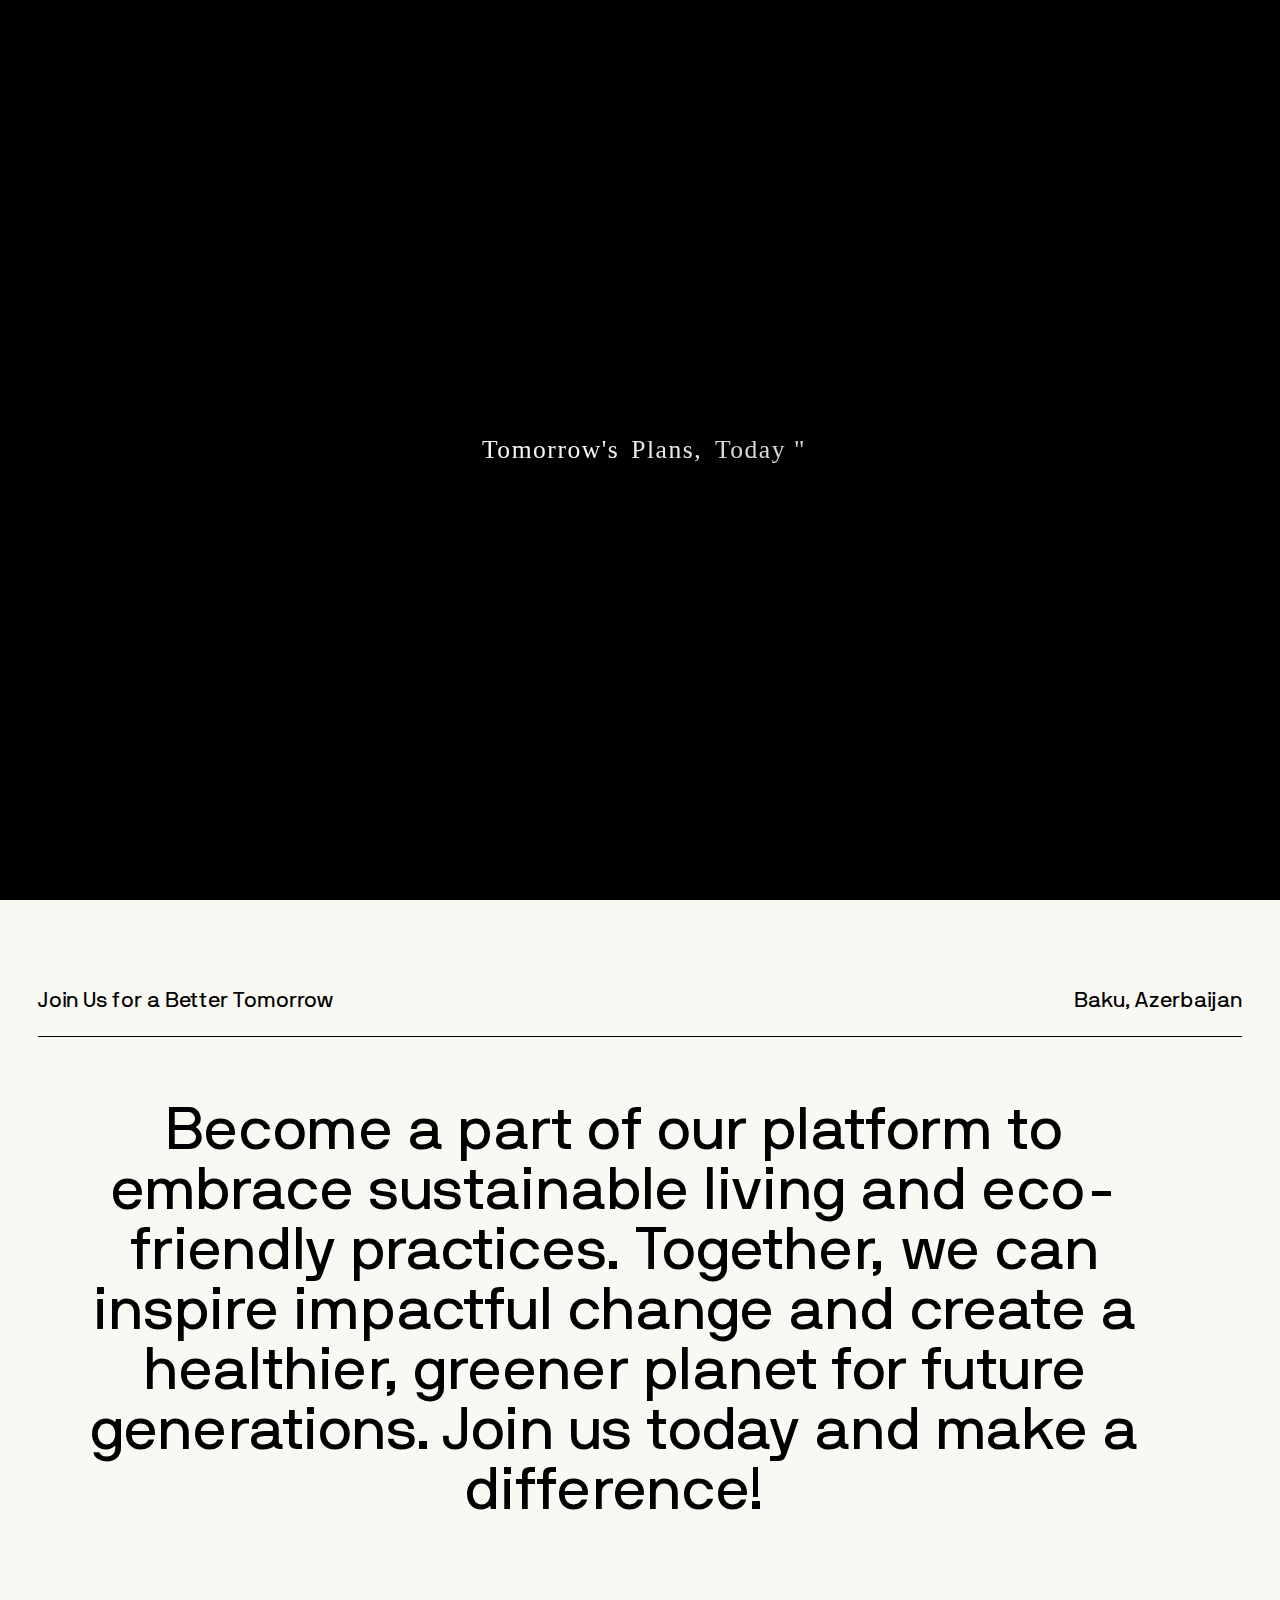
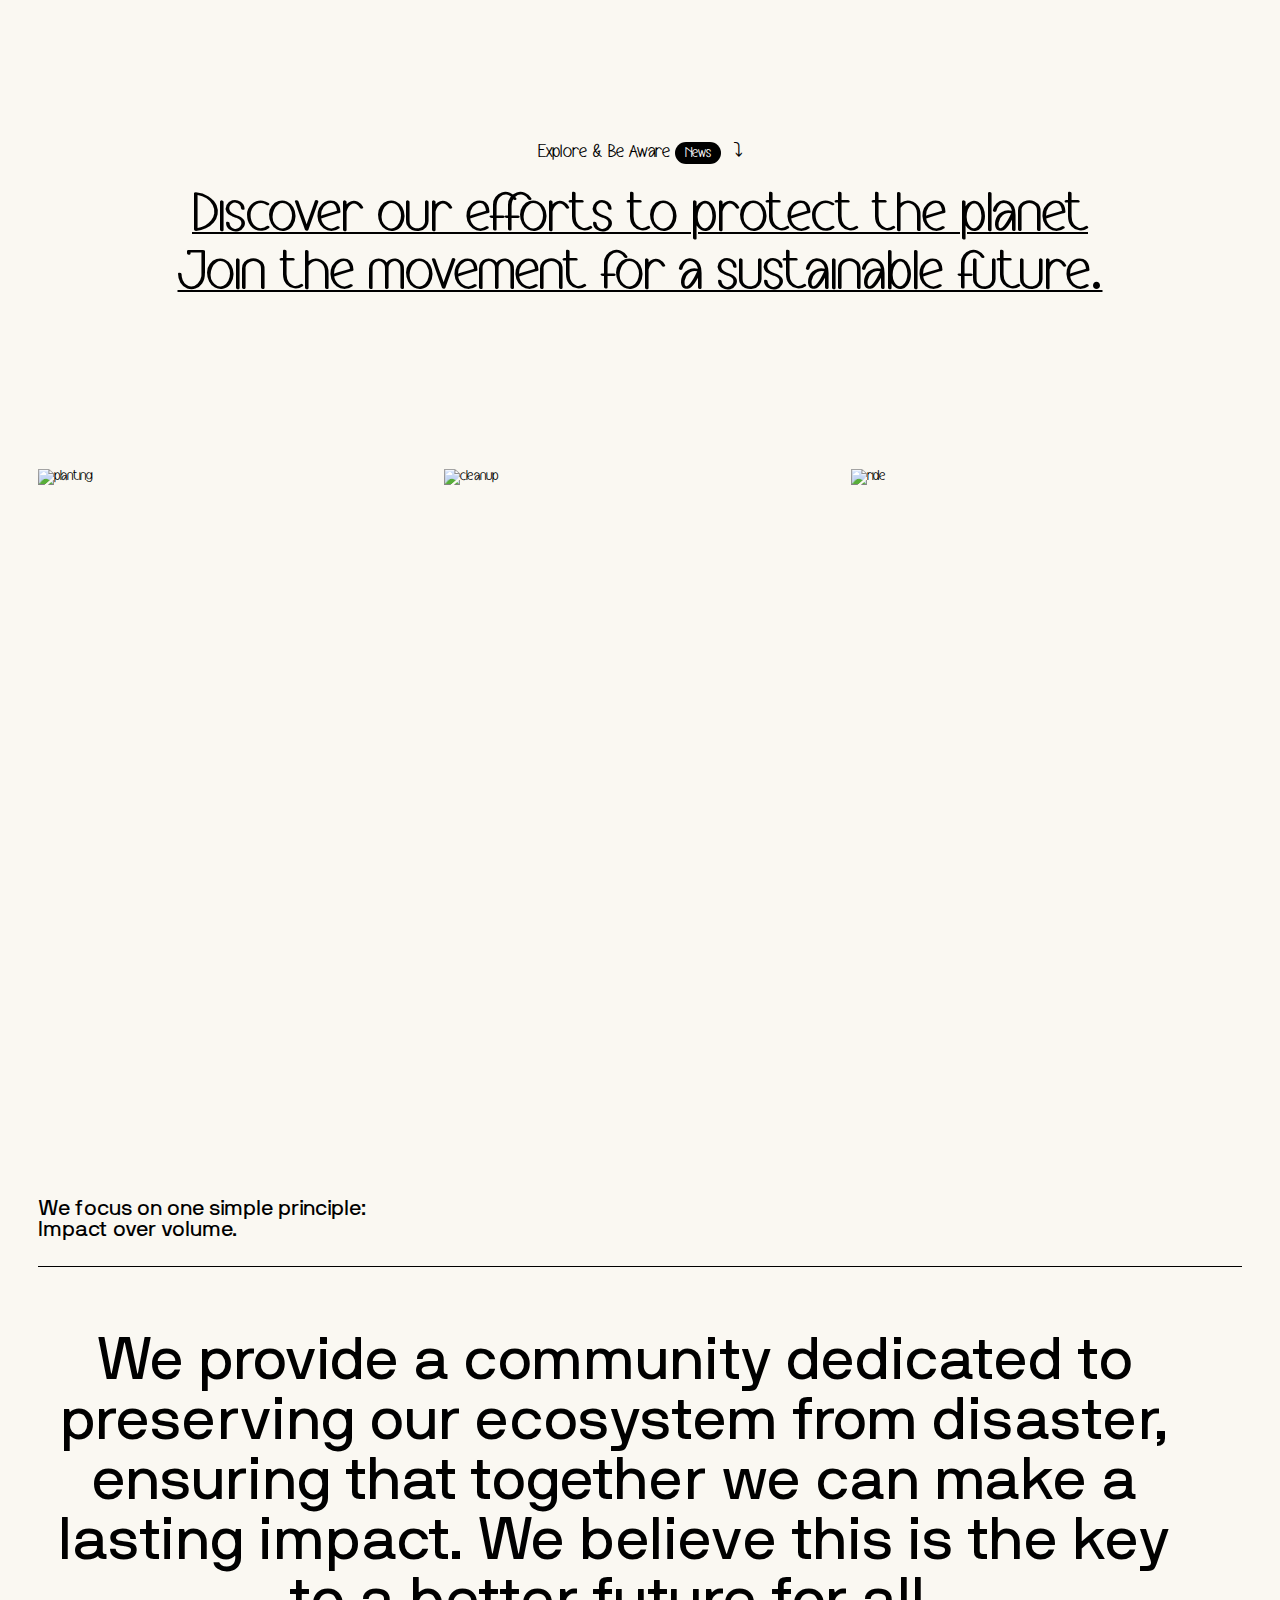
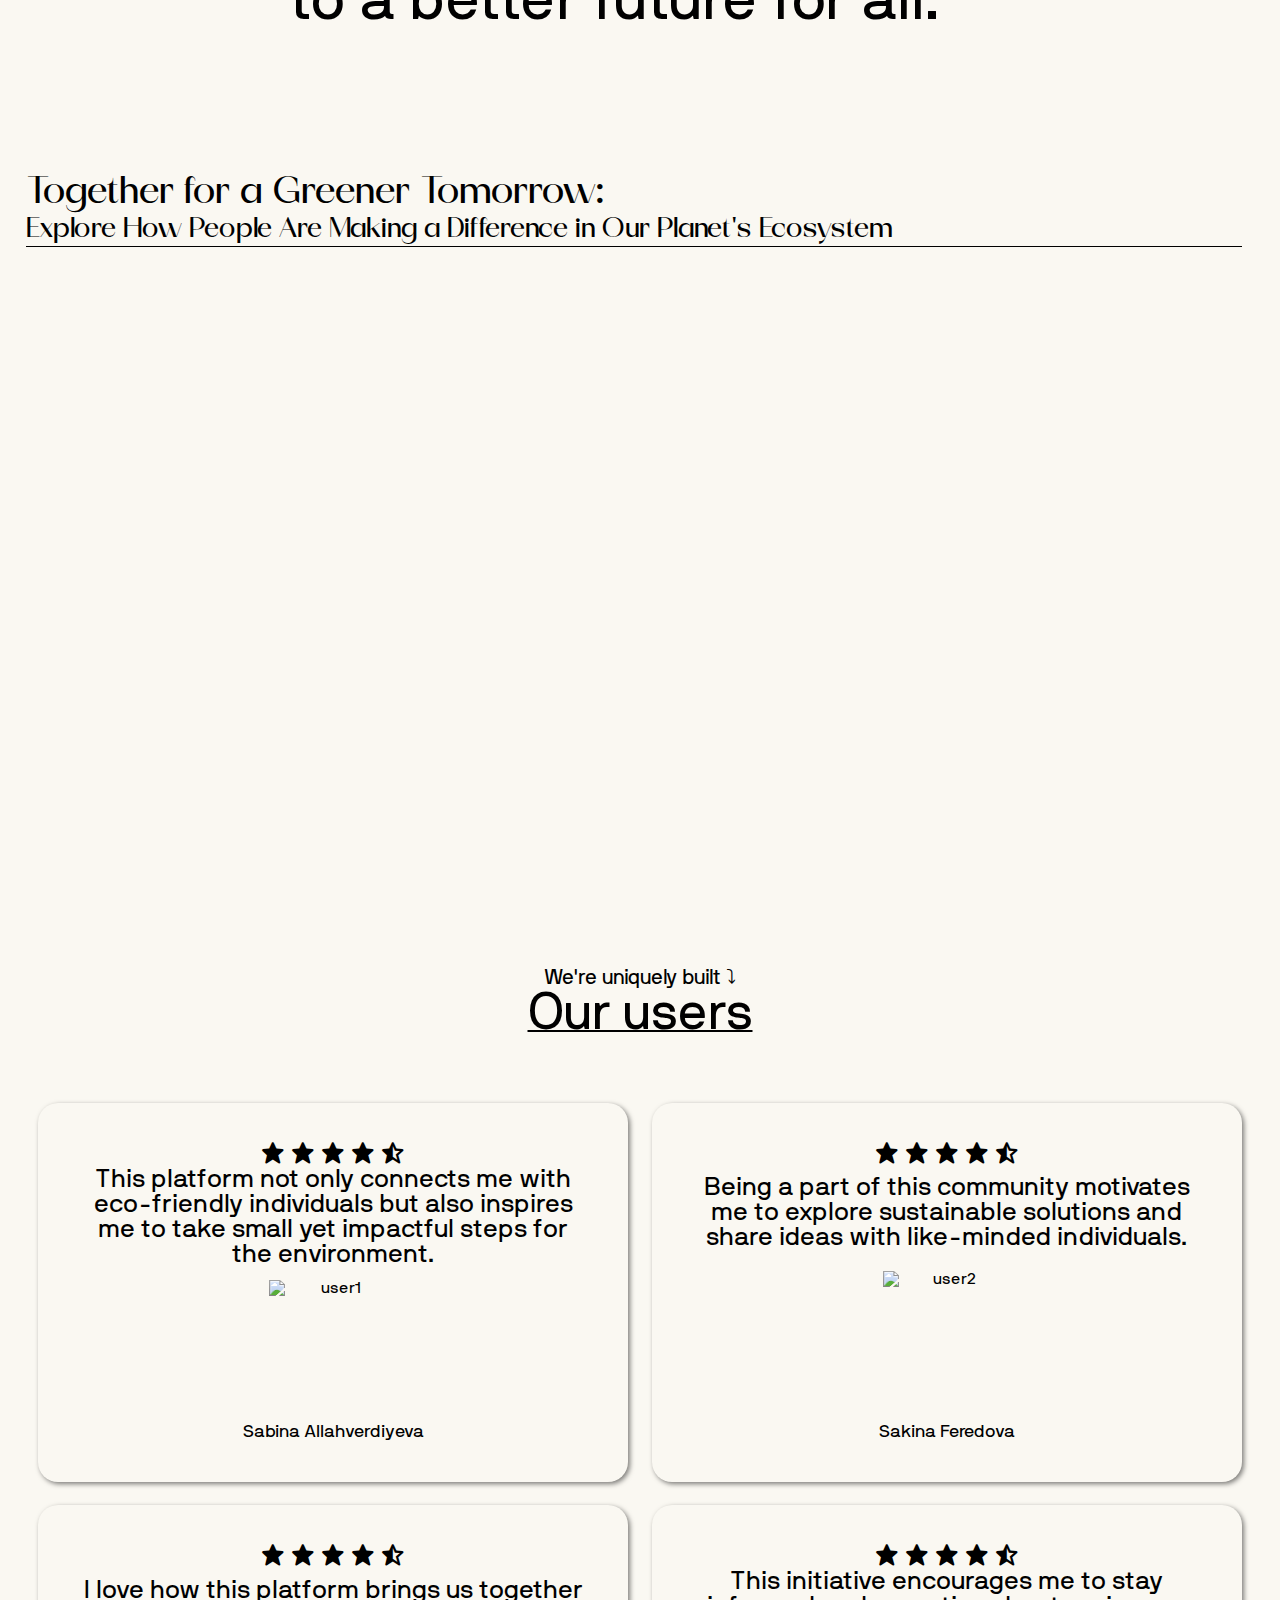
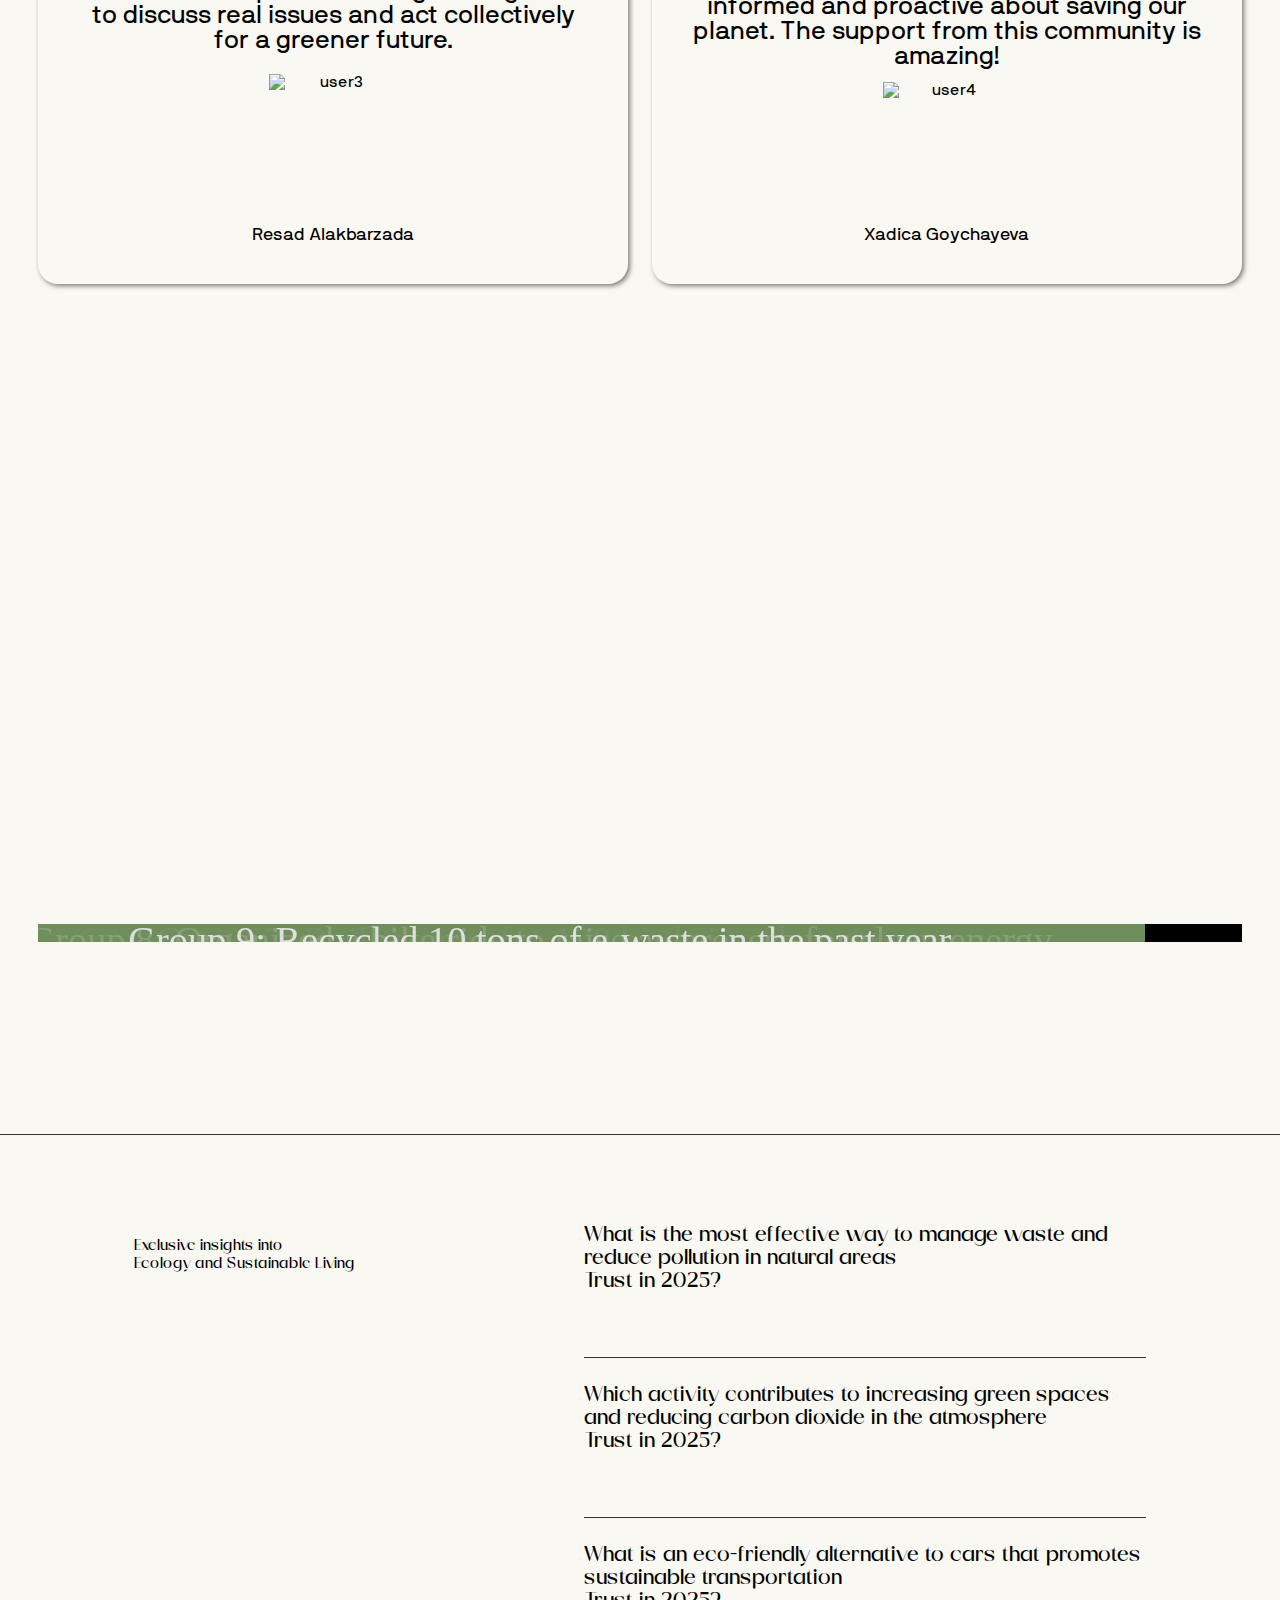
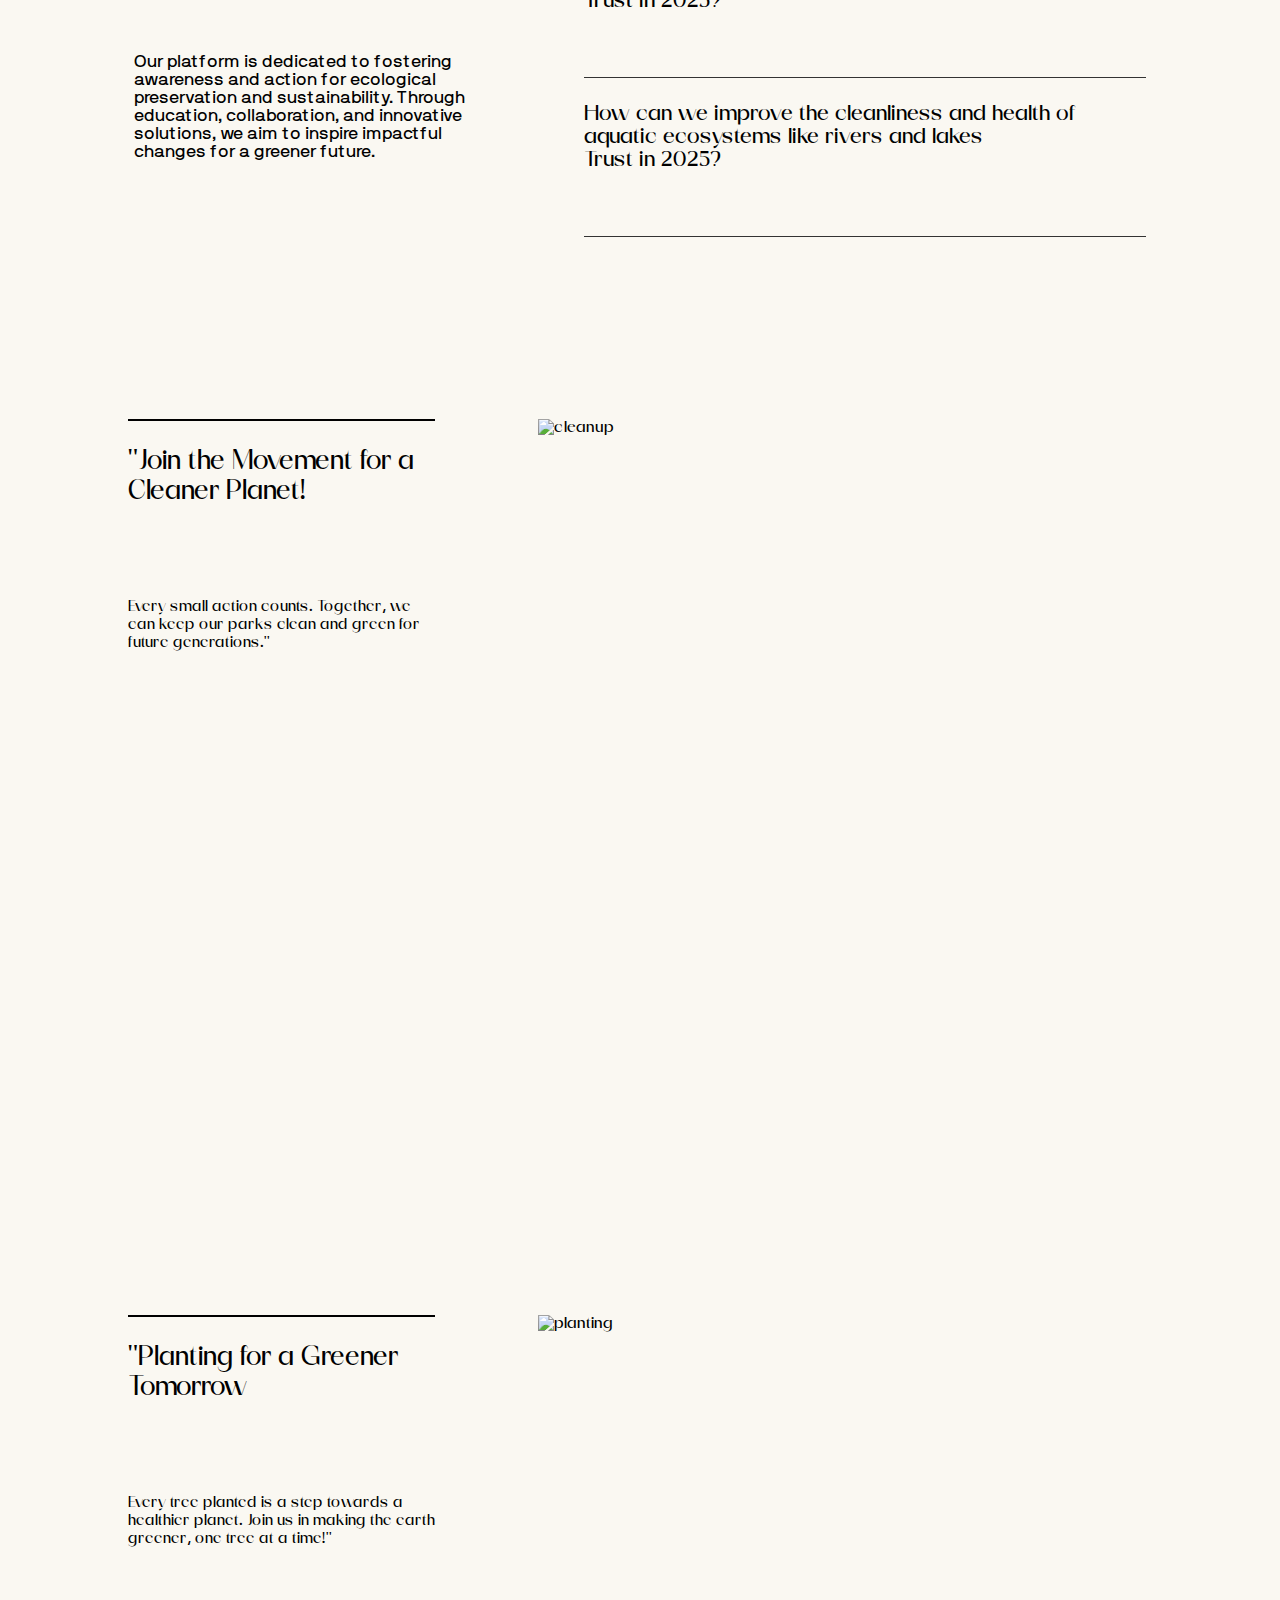
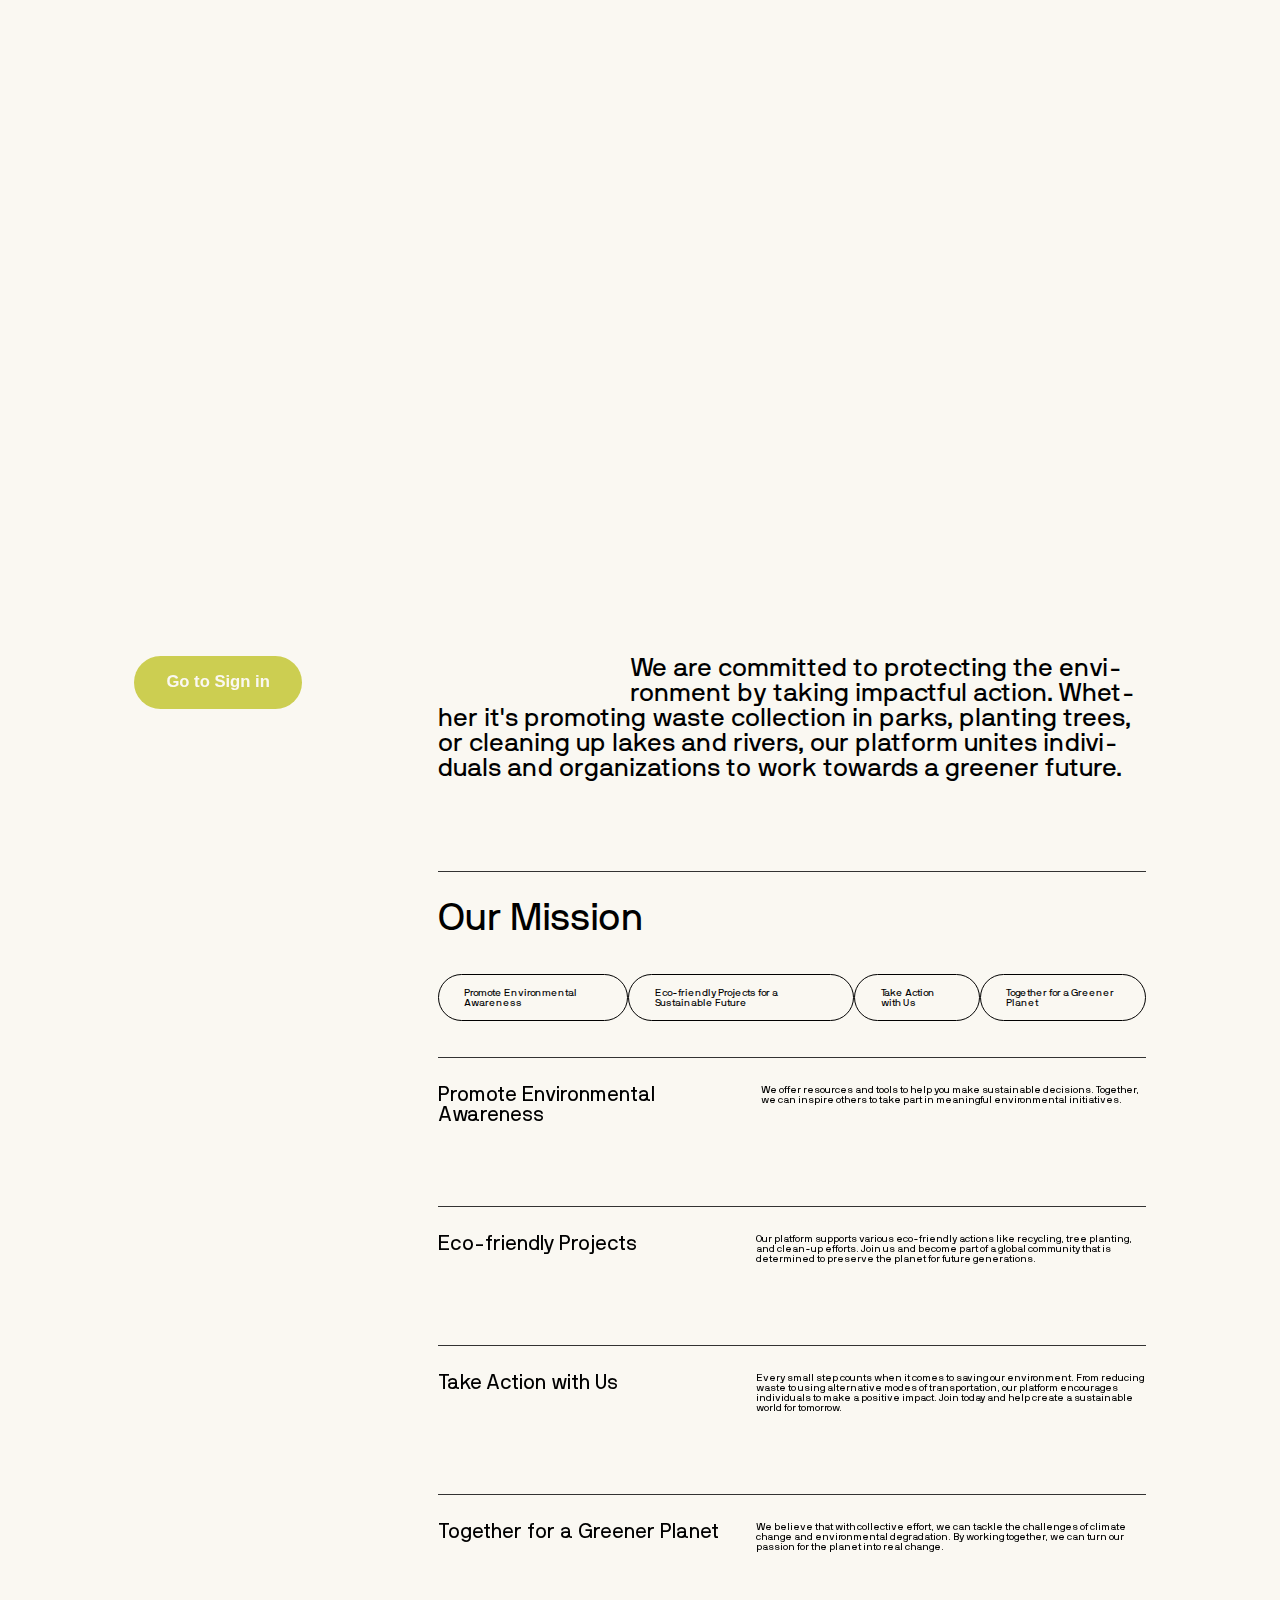
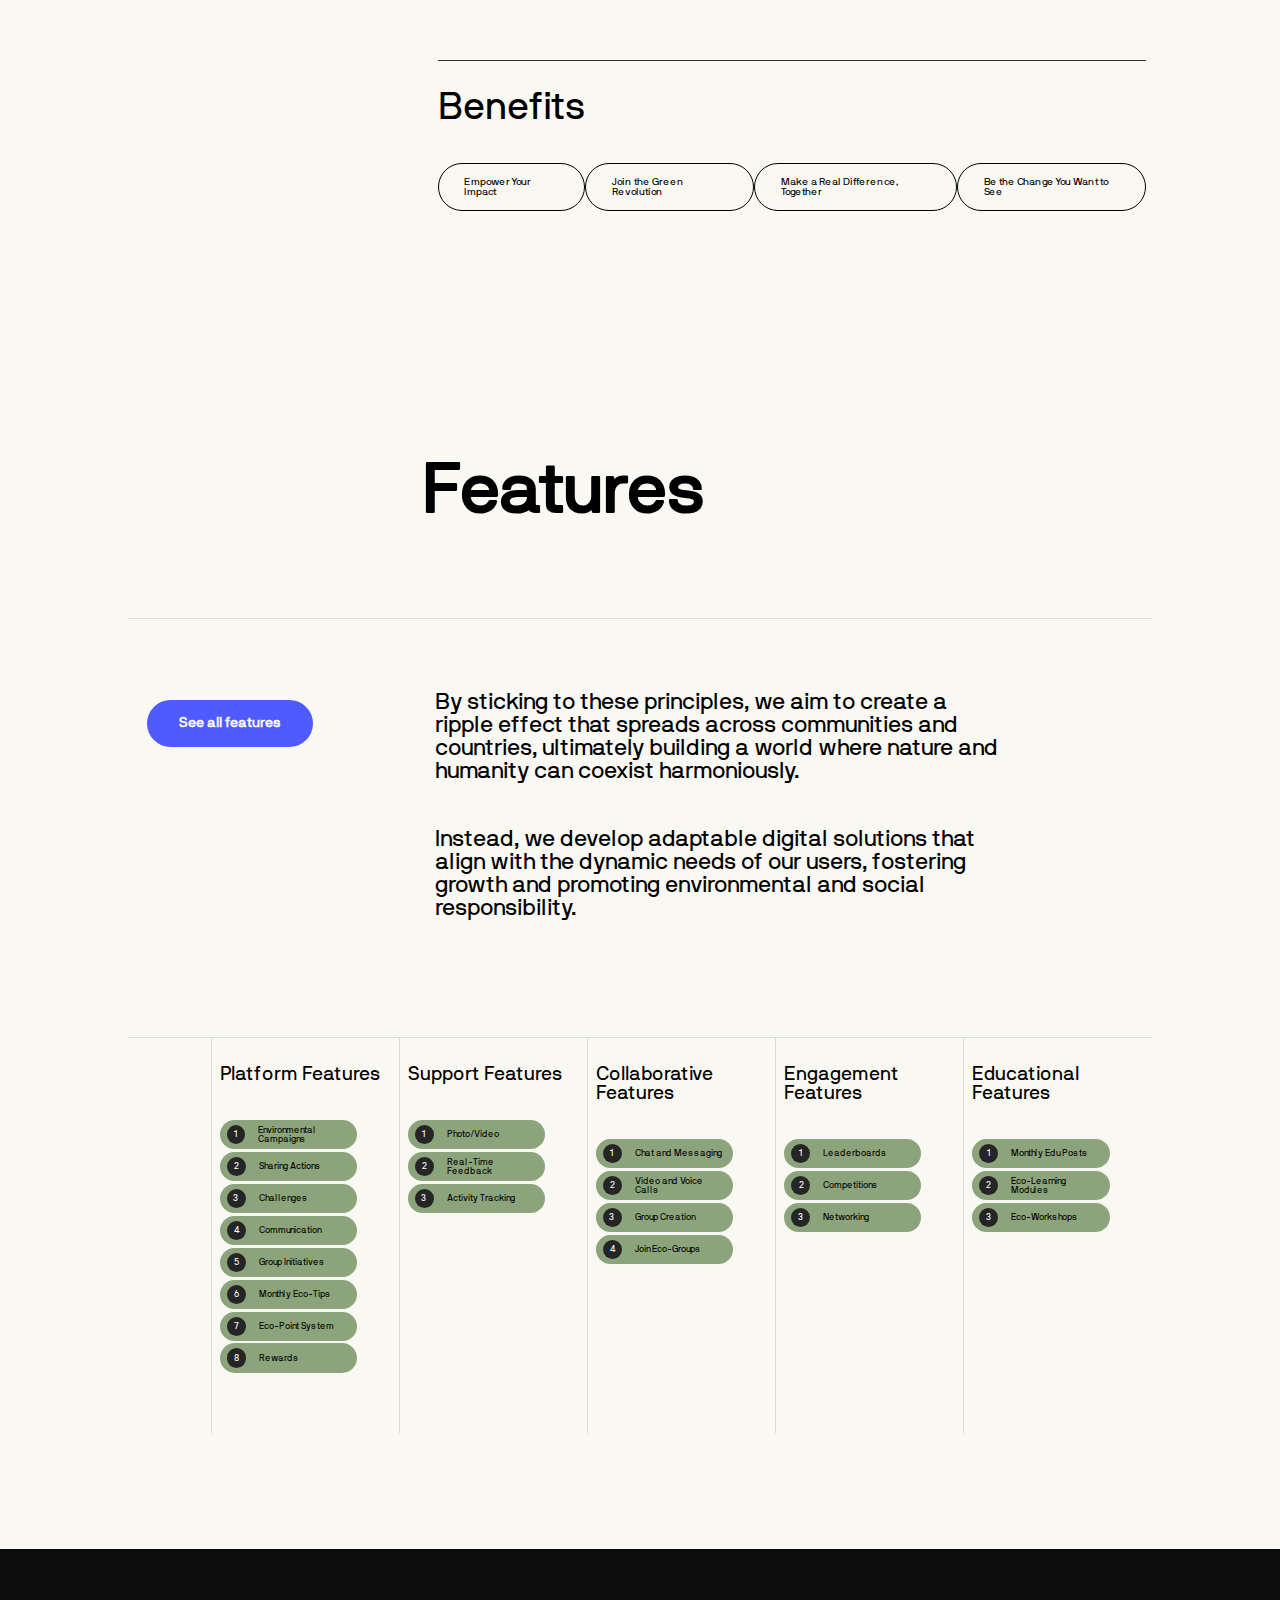
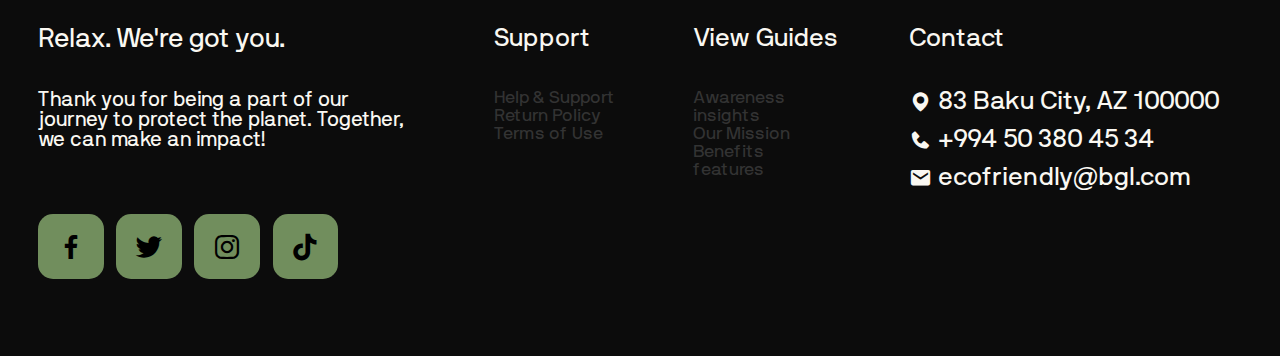
==== commit b0915bb6: "files added" ====
--- a/index.html
+++ b/index.html
@@ -31,7 +31,7 @@
         <div id="cursor">
           <h5>Play Reel</h5>
         </div>
-        <video autoplay loop muted src="./Untitled design (1).mp4"></video>
+        <video autoplay loop muted src="./Untitled design (2).mp4"></video>
         <div id="page1-content">
           <nav class="first">
             <a href="#page1" class="logo"><h3>The Ecology Friends</h3></a>
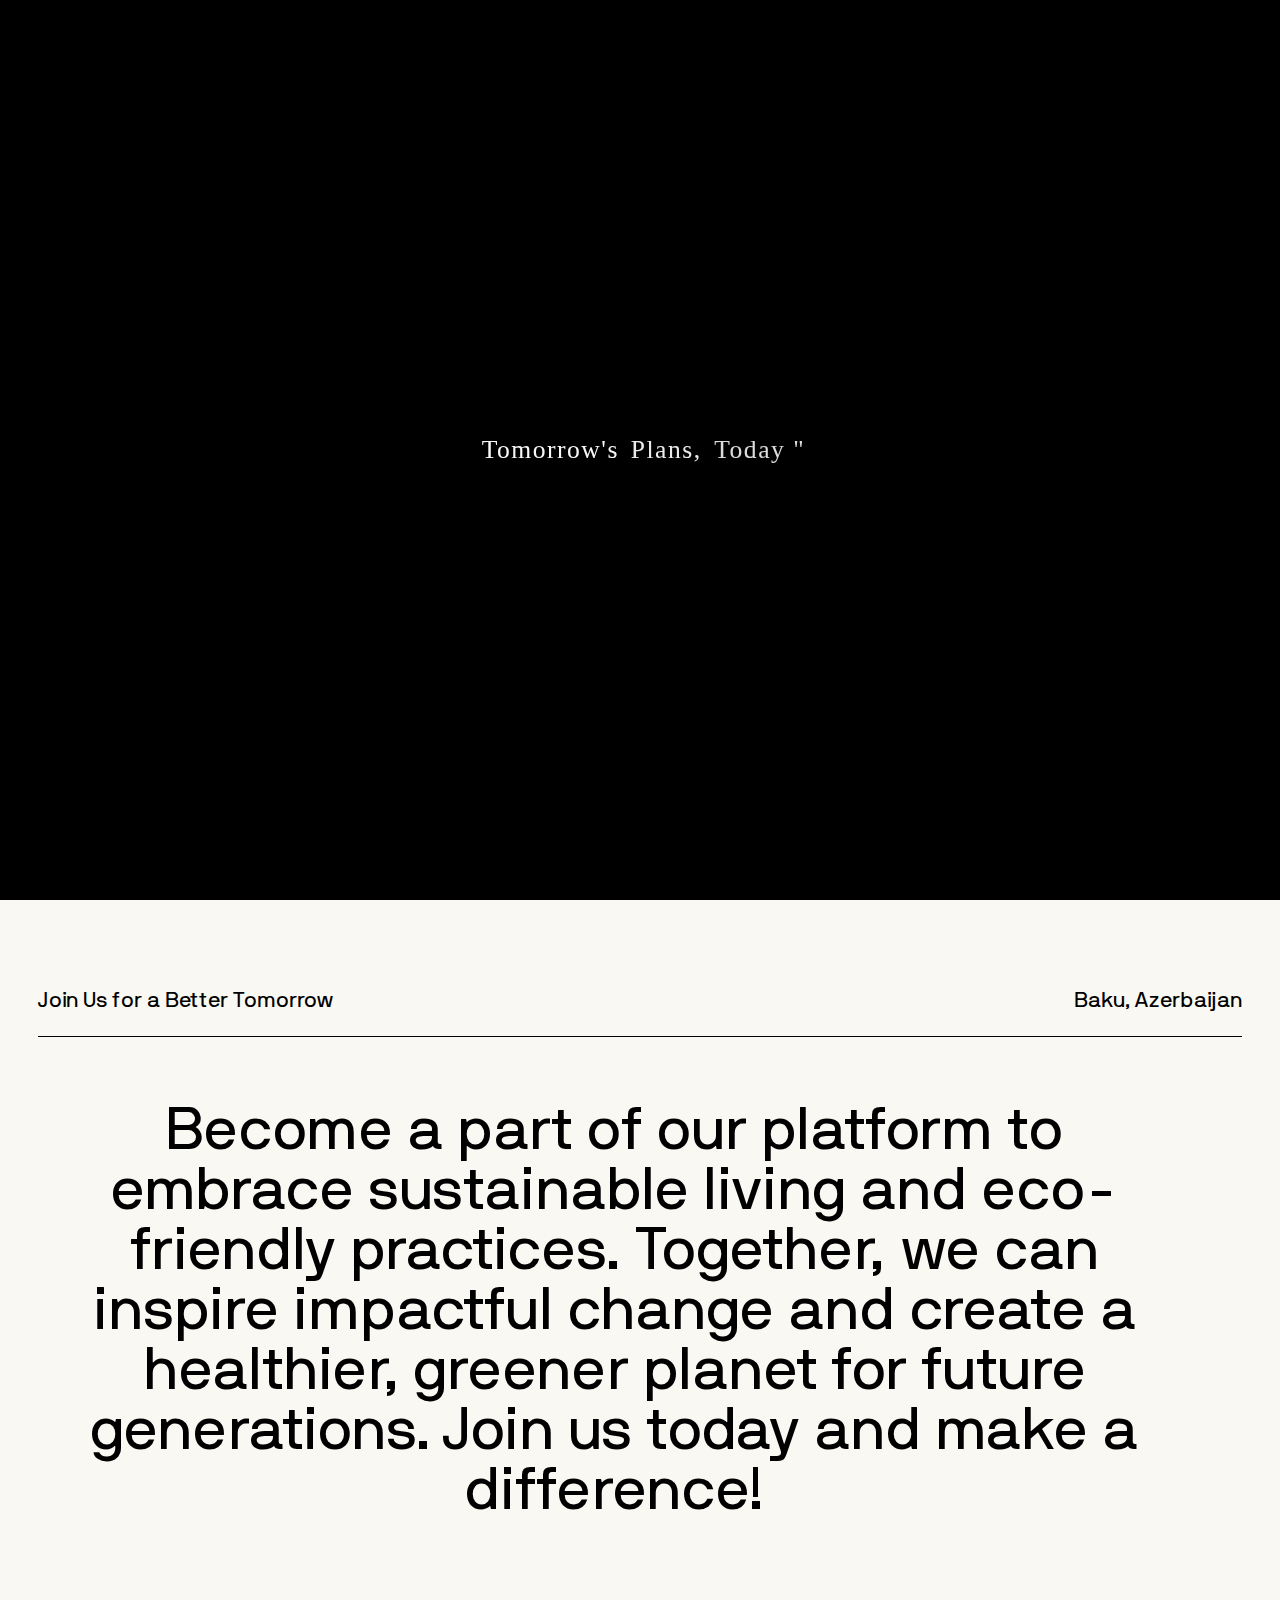
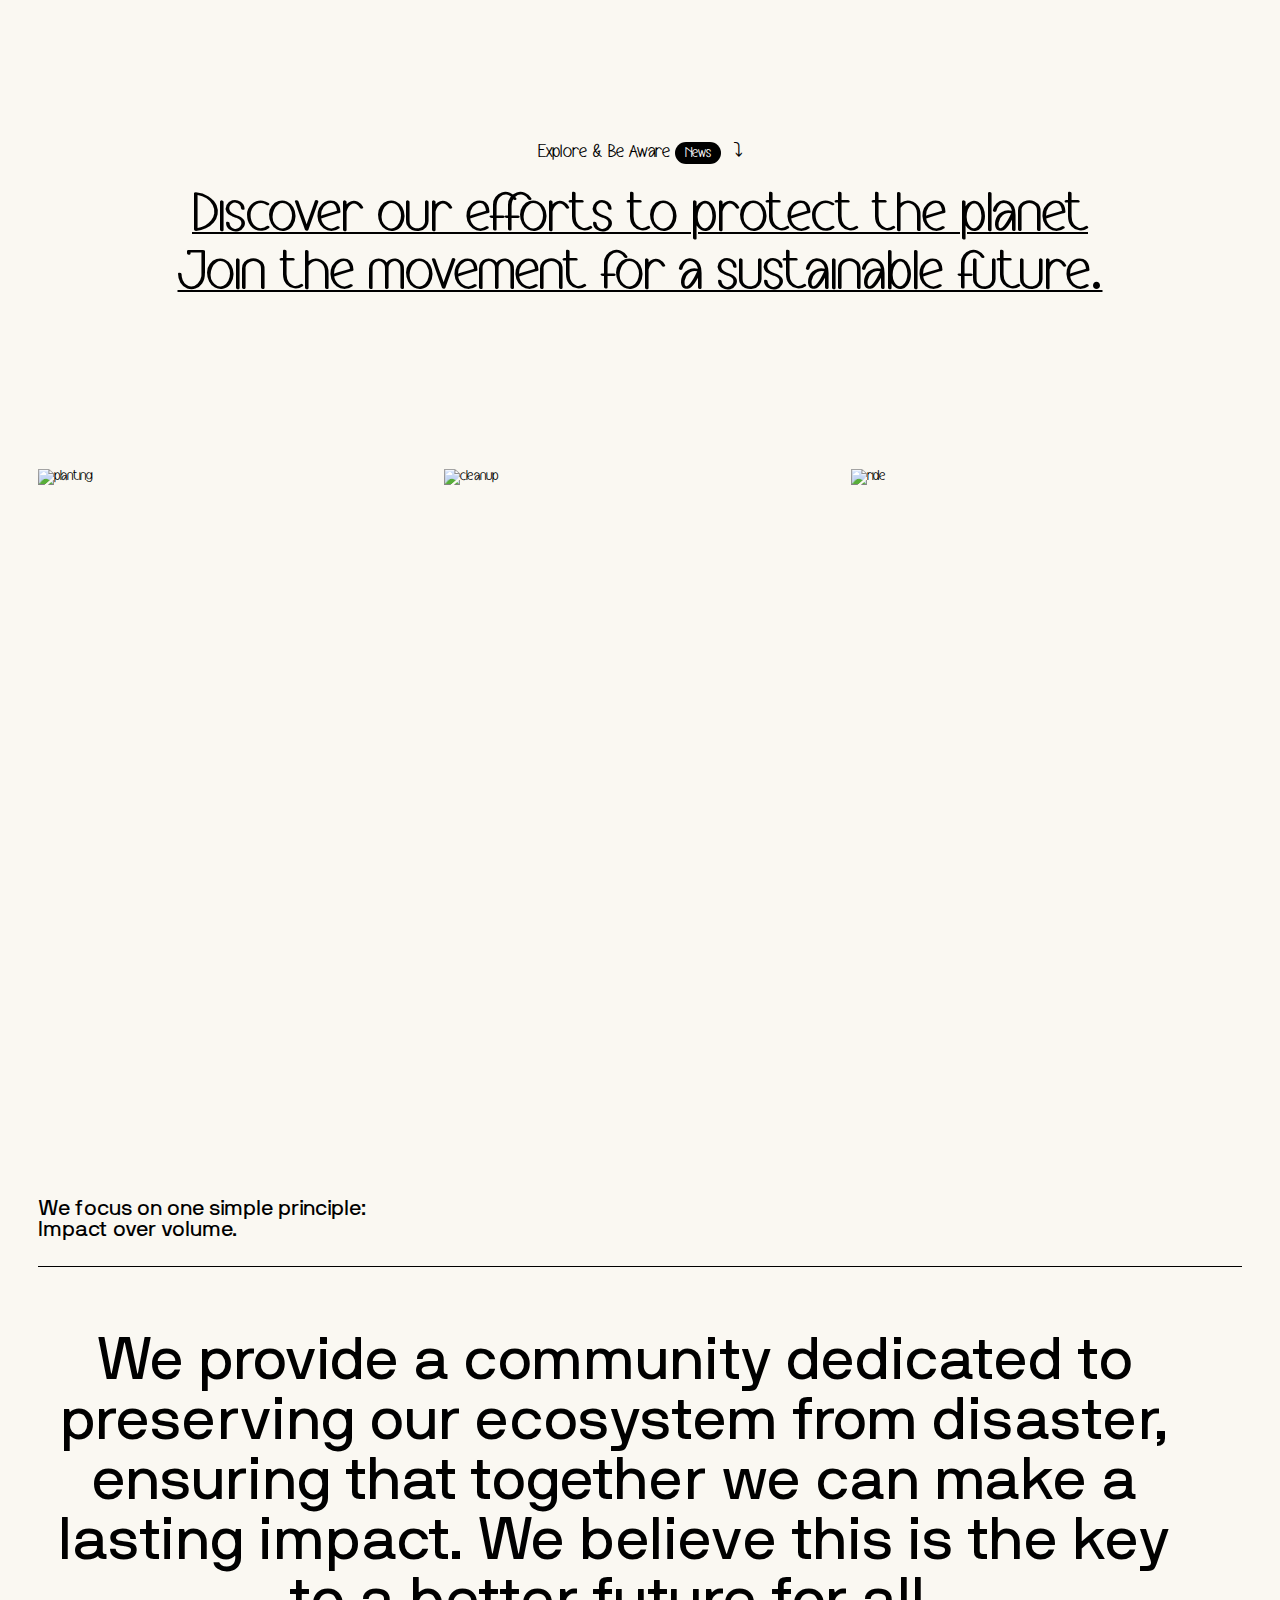
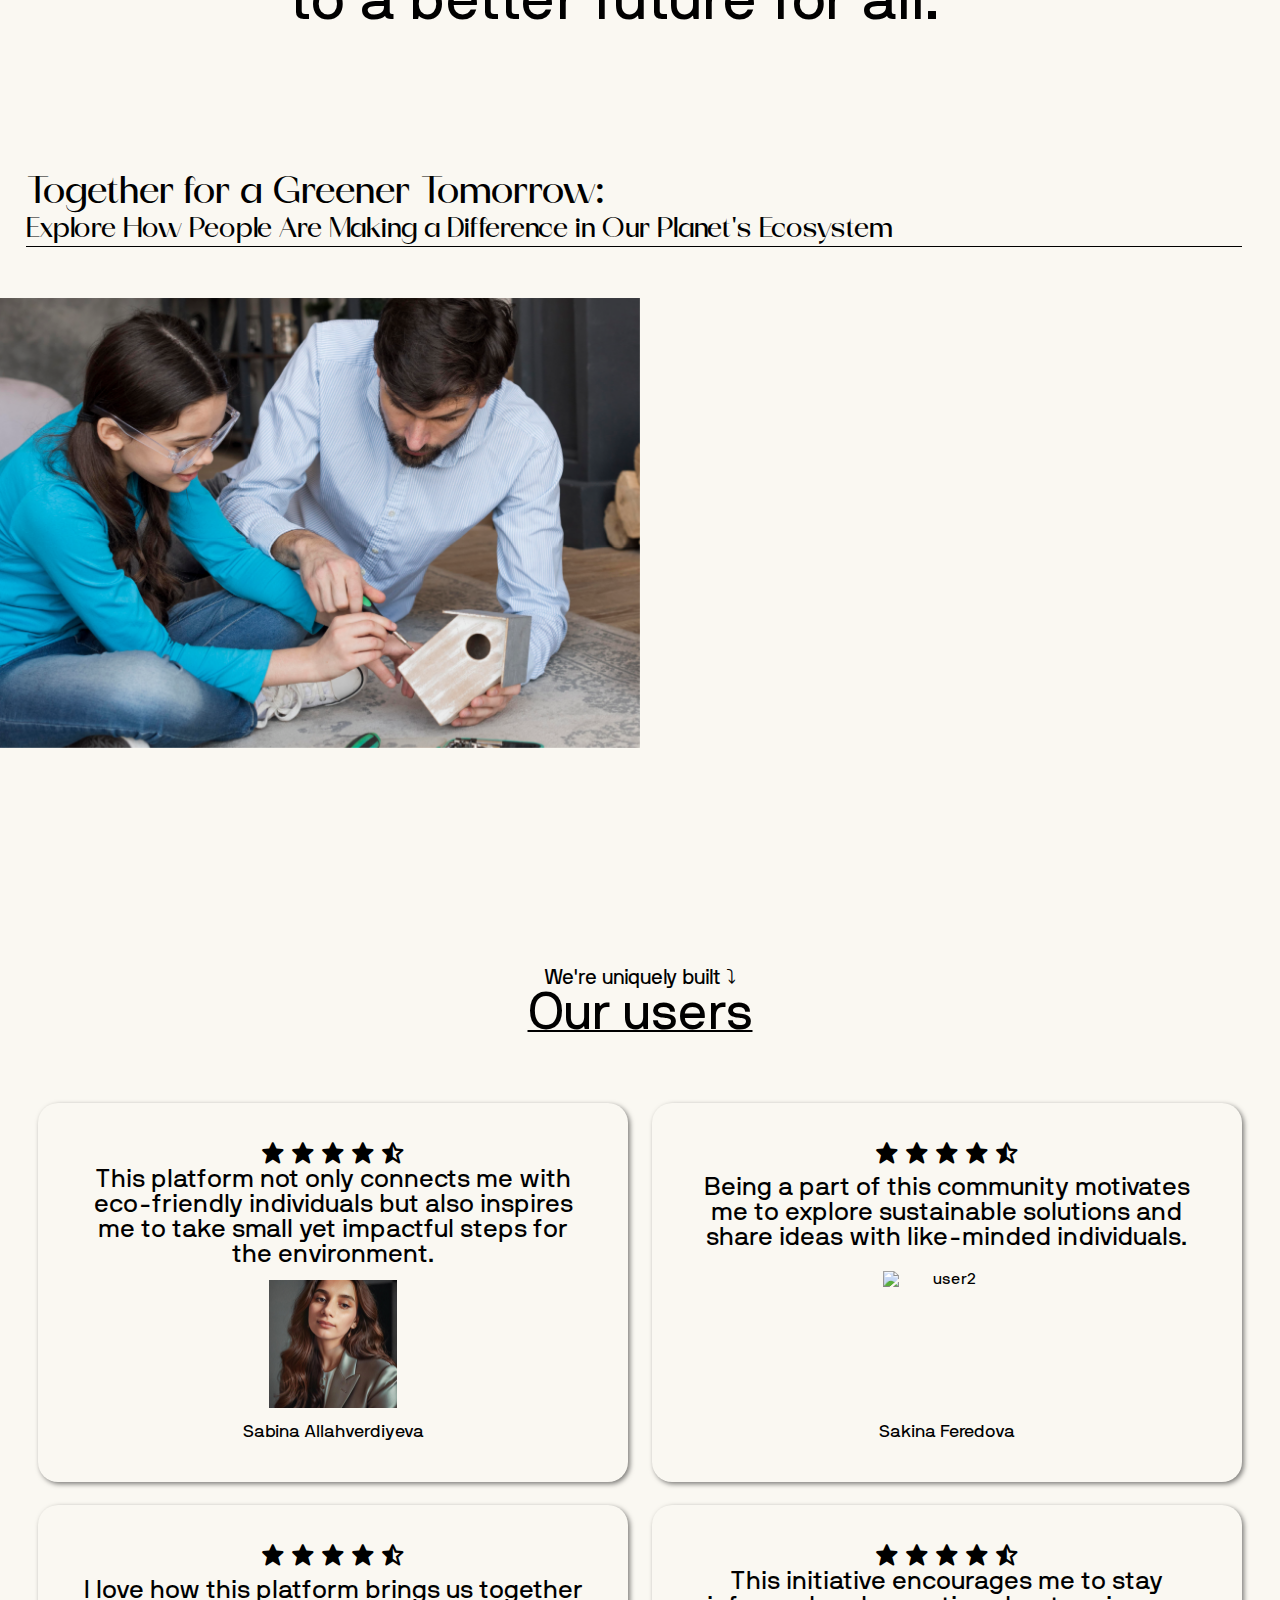
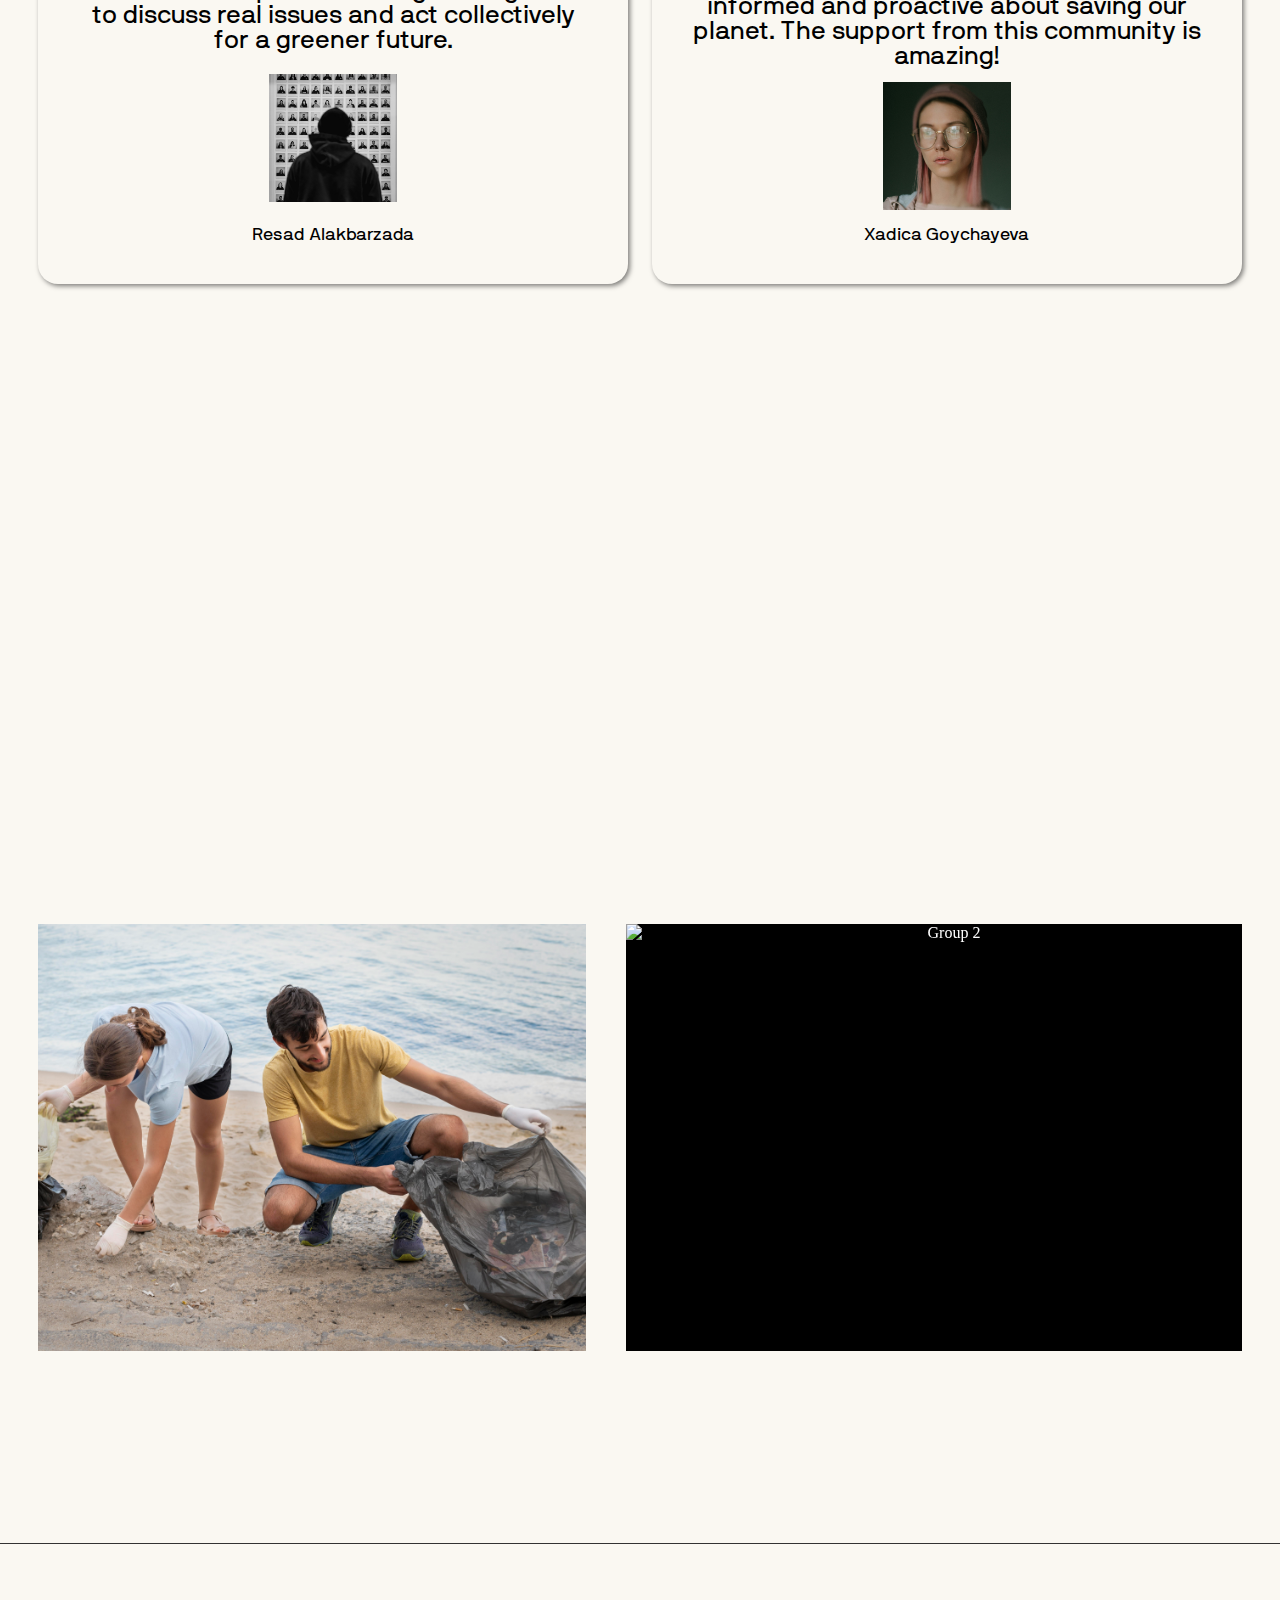
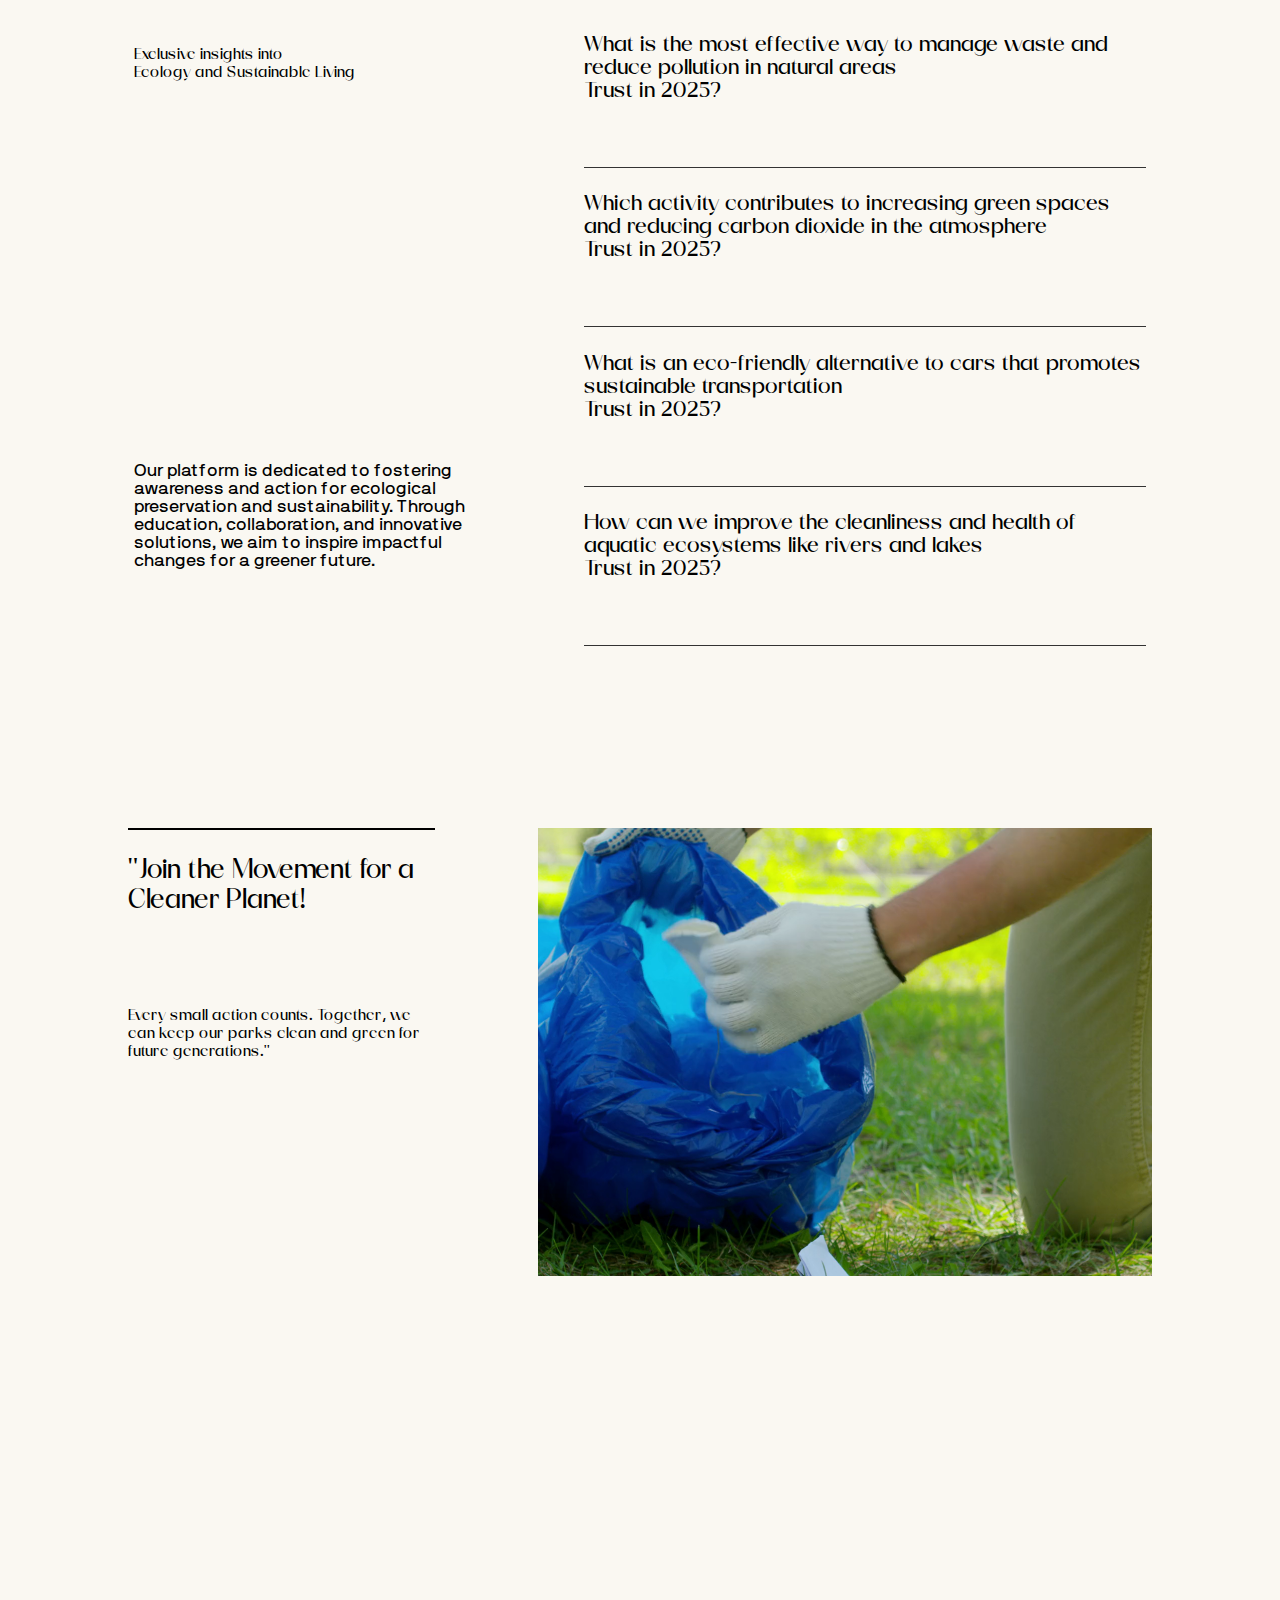
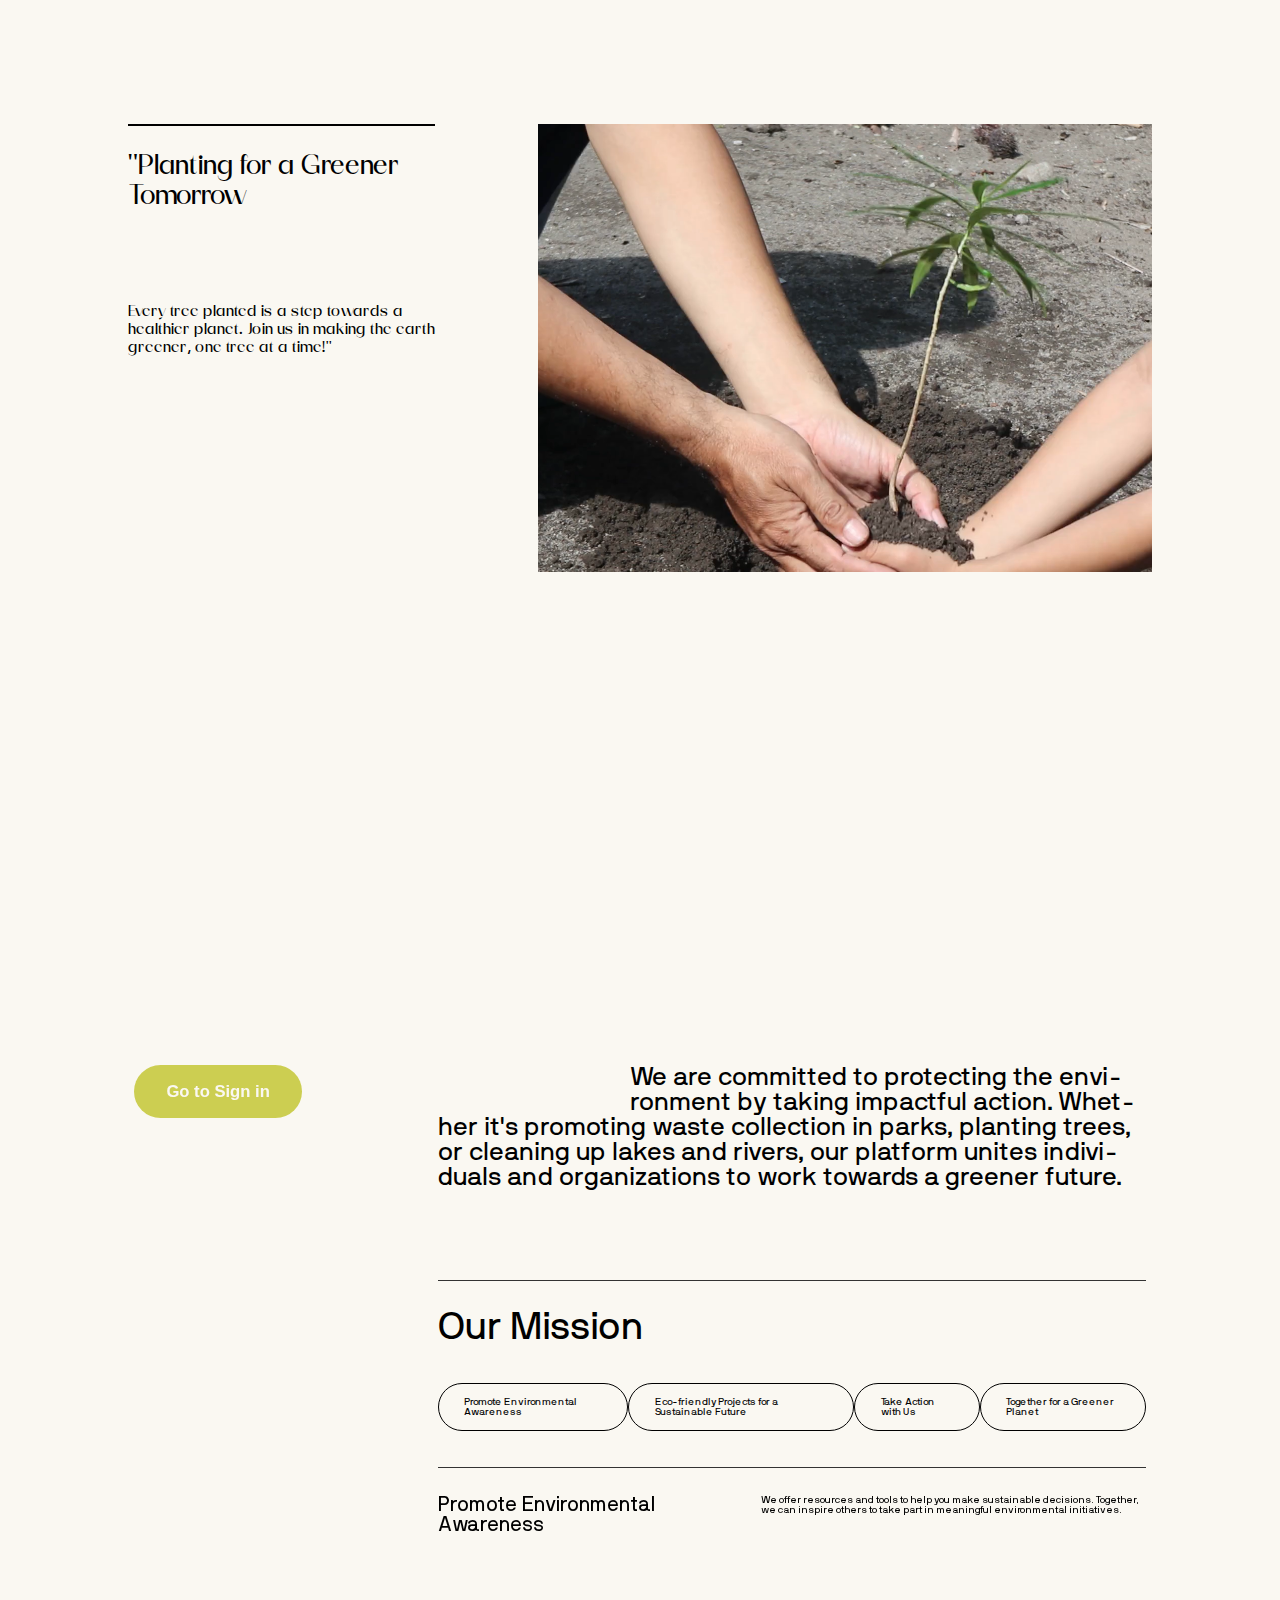
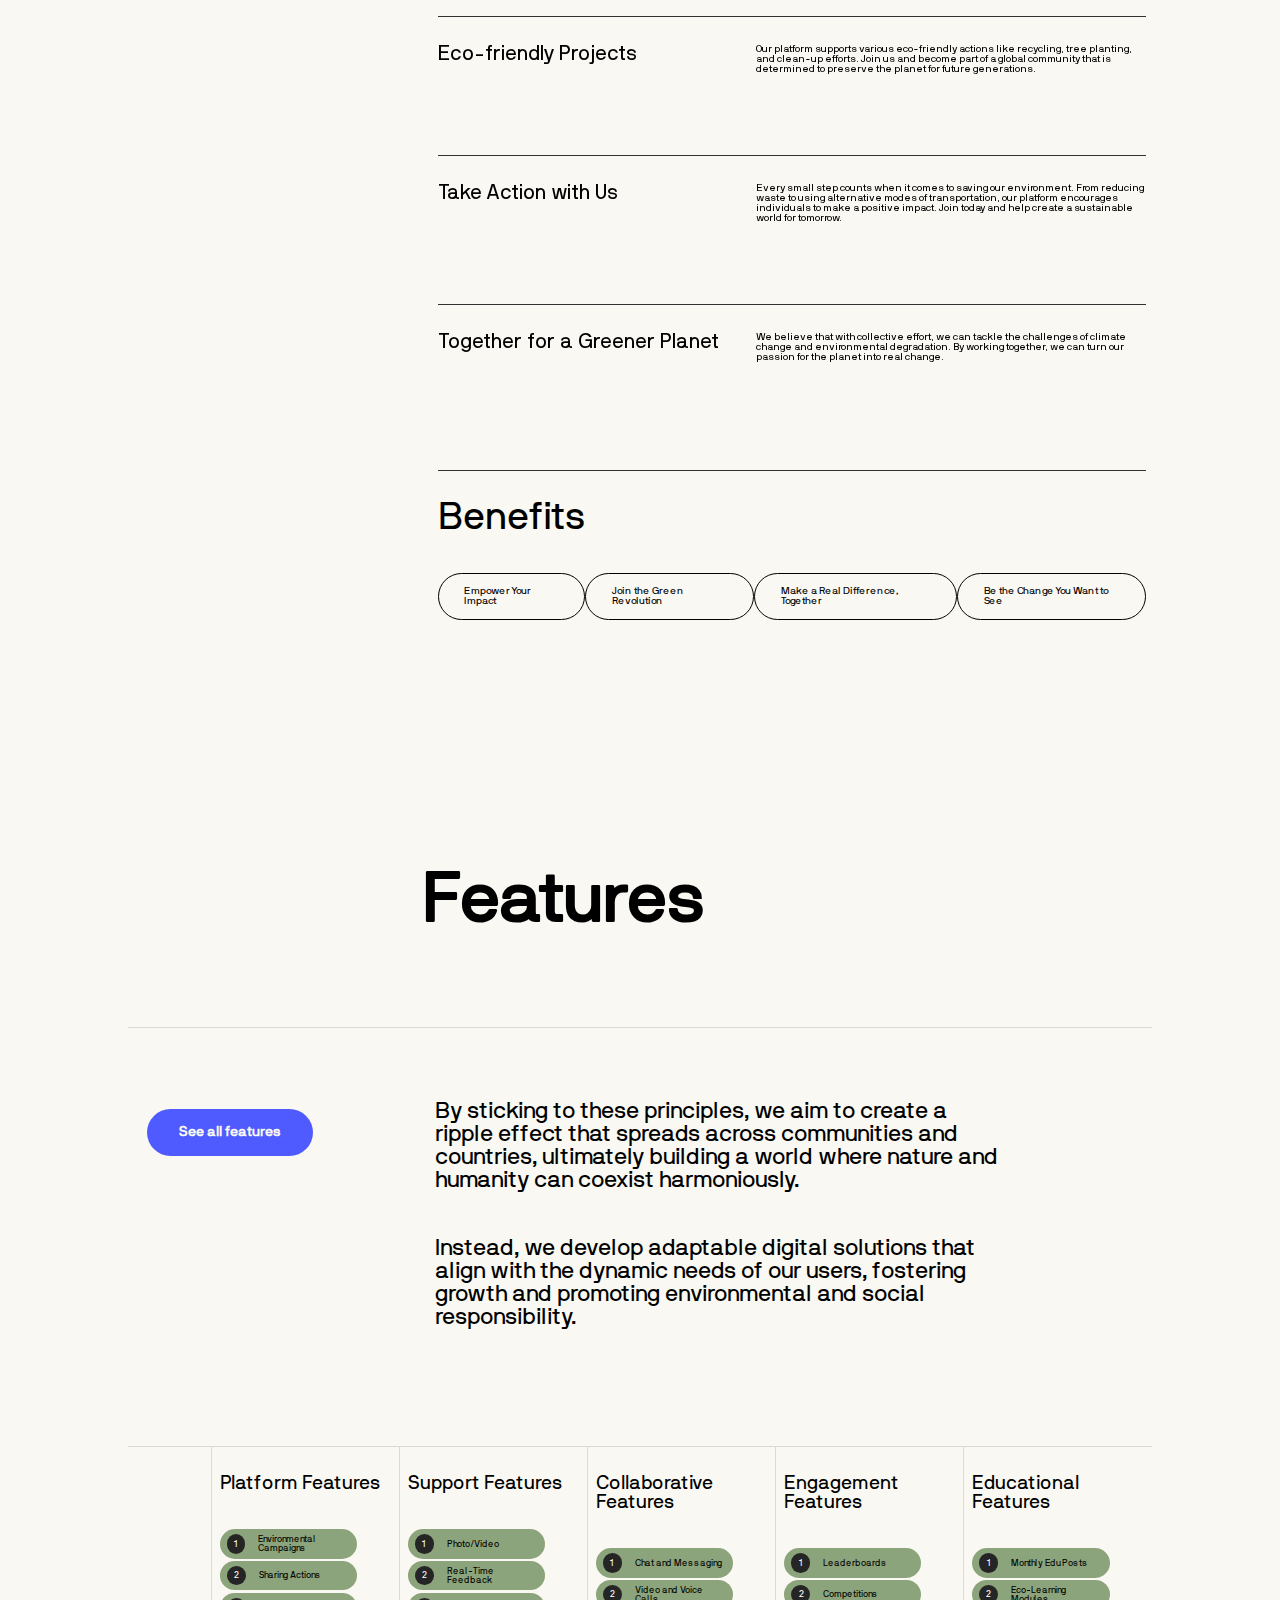
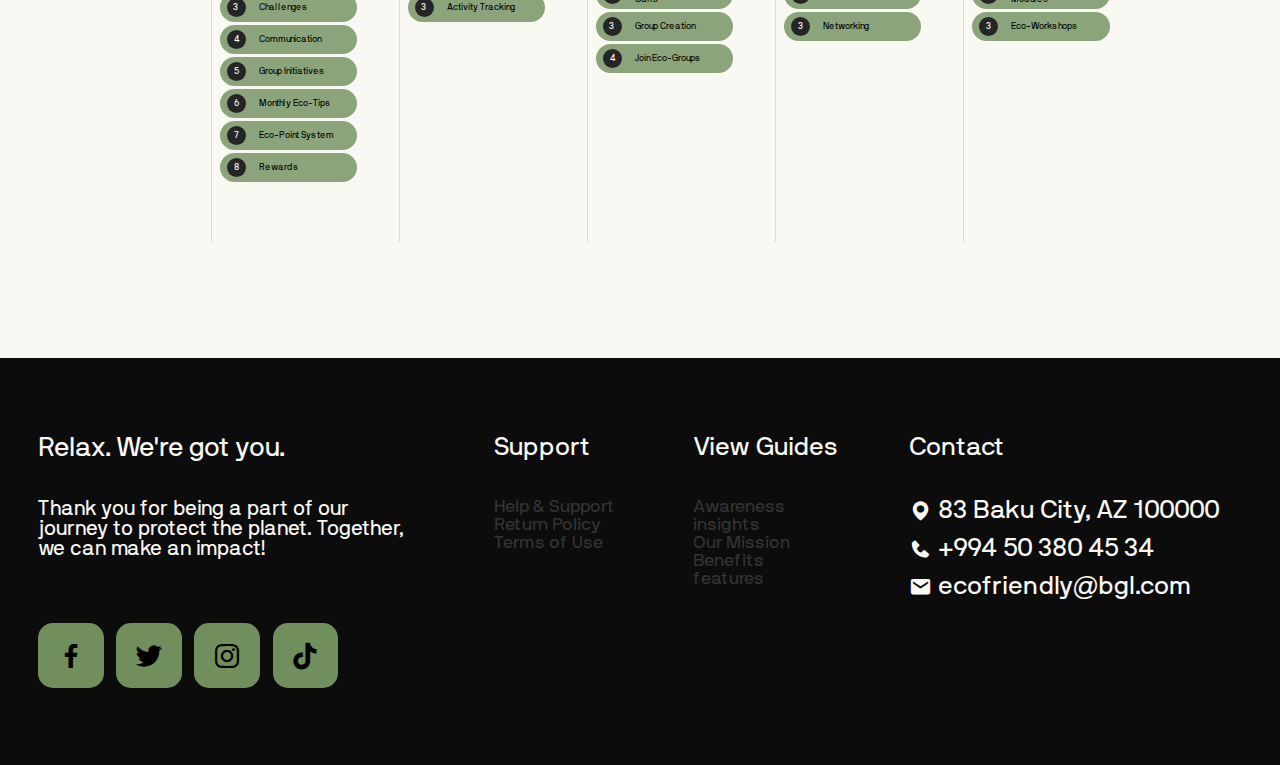
==== commit f4283a51: "files added" ====
--- a/index.html
+++ b/index.html
@@ -78,16 +78,16 @@
         </div>
         <div id="page3-elements">
           <div class="box">
-            <img src="./planting-trees-as-part-reforestation-process.jpg" alt="planting">
+            <img src="./img/planting-trees-as-part-reforestation-process.jpg" alt="planting">
             <video autoplay loop muted src="./8544160-hd_1080_1920_25fps.mp4"></video>
           </div>
           <div class="box">
-            <img src="./kids-learnign-about-environment.jpg" alt="cleanup">
+            <img src="./img/kids-learnign-about-environment.jpg" alt="cleanup">
             <video class="video-2" autoplay loop muted src="./3209571-uhd_3840_2160_25fps.mp4"></video>
 
           </div>
           <div class="box">
-            <img src="./young-adult-cycling-work-city.jpg" alt="ride">
+            <img src="./img/young-adult-cycling-work-city.jpg" alt="ride">
             <video autoplay loop muted src="./3002452-hd_1920_1080_25fps.mp4"></video>
           </div>
 
@@ -114,14 +114,14 @@
         </div>
         <div class="swiper-container swiper-container-free-mode">
             <div class="swiper-wrapper">
-              <div class="swiper-slide" style="background-image:url(./slide1.jpg);"></div>
-              <div class="swiper-slide" style="background-image:url(./slide2.jpg);"></div>
-              <div class="swiper-slide" style="background-image:url(./slide3.jpg);"></div>
-              <div class="swiper-slide" style="background-image:url(./slide4.jpg);"></div>
-              <div class="swiper-slide" style="background-image:url(./slide5.jpg);"></div>
-              <div class="swiper-slide" style="background-image:url(./slide6.jpg);"></div>
-              <div class="swiper-slide" style="background-image:url(./slide8.jpg);"></div>
-              <div class="swiper-slide" style="background-image:url(./slide9.jpg);"></div>
+              <div class="swiper-slide" style="background-image:url(./img/slide1.jpg);"></div>
+              <div class="swiper-slide" style="background-image:url(./img/slide2.jpg);"></div>
+              <div class="swiper-slide" style="background-image:url(./img/slide3.jpg);"></div>
+              <div class="swiper-slide" style="background-image:url(./img/slide4.jpg);"></div>
+              <div class="swiper-slide" style="background-image:url(./img/slide5.jpg);"></div>
+              <div class="swiper-slide" style="background-image:url(./img/slide6.jpg);"></div>
+              <div class="swiper-slide" style="background-image:url(./img/slide8.jpg);"></div>
+              <div class="swiper-slide" style="background-image:url(./img/slide9.jpg);"></div>
             </div>
           </div>
       </div>
@@ -143,7 +143,7 @@
               <i class="bx bxs-star-half"></i>
             </div>
             <p>This platform not only connects me with eco-friendly individuals but also inspires me to take small yet impactful steps for the environment.</p>
-            <img src="./7da28764-6f6b-4bd1-b464-e2c21c59ea1a.jpg" alt="user1">
+            <img src="./img/7da28764-6f6b-4bd1-b464-e2c21c59ea1a.jpg" alt="user1">
             <h2>Sabina Allahverdiyeva</h2>
 
           </div>
@@ -158,7 +158,7 @@
               <i class="bx bxs-star-half"></i>
             </div>
             <p>Being a part of this community motivates me to explore sustainable solutions and share ideas with like-minded individuals.</p>
-            <img src="./samsung-memory-q34XHlRDh6M-unsplash.jpg" alt="user2">
+            <img src="./img/samsung-memory-q34XHlRDh6M-unsplash.jpg" alt="user2">
             <h2>Sakina Feredova</h2>
 
           </div>
@@ -173,7 +173,7 @@
               <i class="bx bxs-star-half"></i>
             </div>
             <p>I love how this platform brings us together to discuss real issues and act collectively for a greener future.</p>
-            <img src="./bennie-bates-SNzmNJM6VyM-unsplash.jpg" alt="user3">
+            <img src="./img/bennie-bates-SNzmNJM6VyM-unsplash.jpg" alt="user3">
             <h2>Resad Alakbarzada</h2>
           </div>
 
@@ -186,7 +186,7 @@
               <i class="bx bxs-star-half"></i>
             </div>
             <p>This initiative encourages me to stay informed and proactive about saving our planet. The support from this community is amazing!</p>
-            <img src="./hannah-popowski-Fyavkqlzks0-unsplash.jpg" alt="user4">
+            <img src="./img/hannah-popowski-Fyavkqlzks0-unsplash.jpg" alt="user4">
             <h2>Xadica Goychayeva</h2>
           </div>
 
@@ -217,7 +217,7 @@
             <div class="carousel-track">
               <div class="info-card">
                 <img
-                  src="./slide1.jpg"
+                  src="./img/slide1.jpg"
                   alt="Group 1"
                 />
                 <div class="card-overlay">
@@ -226,7 +226,7 @@
               </div>
               <div class="info-card">
                 <img
-                  src="./slide4.jpg"
+                  src="./img/slide4.jpg"
                   alt="Group 2"
                 />
                 <div class="card-overlay">
@@ -235,7 +235,7 @@
               </div>
               <div class="info-card">
                 <img
-                  src="./slide8.jpg"
+                  src="./img/slide8.jpg"
                   alt="Group 3"
                 />
                 <div class="card-overlay">
@@ -246,7 +246,7 @@
   
               <div class="info-card">
                 <img
-                  src="./slide6.jpg"
+                  src="./img/slide6.jpg"
                   alt="Group 4"
                 />
                 <div class="card-overlay">
@@ -258,7 +258,7 @@
   
               <div class="info-card">
                 <img
-                  src="./slide9.jpg"
+                  src="./img/slide9.jpg"
                   alt="Group 5"
                 />
                 <div class="card-overlay">
@@ -270,7 +270,7 @@
   
               <div class="info-card">
                 <img
-                  src="./slide5.jpg"
+                  src="./img/slide5.jpg"
                   alt="Group 6"
                 />
                 <div class="card-overlay">
@@ -280,7 +280,7 @@
   
               <div class="info-card">
                 <img
-                  src="./slide2.jpg"
+                  src="./img/slide2.jpg"
                   alt="Group 7"
                 />
                 <div class="card-overlay">
@@ -290,7 +290,7 @@
   
               <div class="info-card">
                 <img
-                  src="./slide7.jpg"
+                  src="./img/slide7.jpg"
                   alt="Group 8"
                 />
                 <div class="card-overlay">
@@ -303,7 +303,7 @@
   
               <div class="info-card">
                 <img
-                  src="./slide3.jpg"
+                  src="./img/slide3.jpg"
                   alt="Group 9"
                 />
                 <div class="card-overlay">
@@ -325,22 +325,22 @@
     <div id="page9-right">
         <div class="right-elem">
             <h2>What is the most effective way to manage waste and reduce pollution in natural areas <br>Trust in 2025?</h2>
-            <img src="./kids-learnign-about-environment.jpg"
+            <img src="./img/kids-learnign-about-environment.jpg"
                 alt="learning">
         </div>
         <div class="right-elem">
             <h2>Which activity contributes to increasing green spaces and reducing carbon dioxide in the atmosphere <br>Trust in 2025?</h2>
-            <img src="./planting-trees-as-part-reforestation-process.jpg"
+            <img src="./img/planting-trees-as-part-reforestation-process.jpg"
                 alt="planting">
         </div>
         <div class="right-elem">
             <h2>What is an eco-friendly alternative to cars that promotes sustainable transportation <br>Trust in 2025?</h2>
-            <img src="./young-adult-cycling-work-city.jpg"
+            <img src="./img/young-adult-cycling-work-city.jpg"
                 alt="cycling">
         </div>
         <div class="right-elem">
             <h2>How can we improve the cleanliness and health of aquatic ecosystems like rivers and lakes <br>Trust in 2025?</h2>
-            <img src="./slide6.jpg"
+            <img src="./img/slide6.jpg"
                 alt="cleanup">
         </div>
     </div>
@@ -355,7 +355,7 @@
             <p>Every small action counts. Together, we can keep our parks clean and green for future generations."</p>
         </div>
         <div class="sec-right">
-            <img src="./Screenshot 2024-12-25 133714.png"
+            <img src="./img/Screenshot 2024-12-25 133714.png"
                 alt="cleanup">
             <video muted src="./77247-561990865.mp4" data-link="blog-cleanup.html"></video>
         </div>
@@ -366,7 +366,7 @@
             <p>Every tree planted is a step towards a healthier planet. Join us in making the earth greener, one tree at a time!"</p>
         </div>
         <div class="sec-right">
-            <img src="./Screenshot 2024-12-25 133745.png"
+            <img src="./img/Screenshot 2024-12-25 133745.png"
                 alt="planting">
             <video muted src="./150592-798876909.mp4" data-link="blog-planting.html"></video>
         </div>
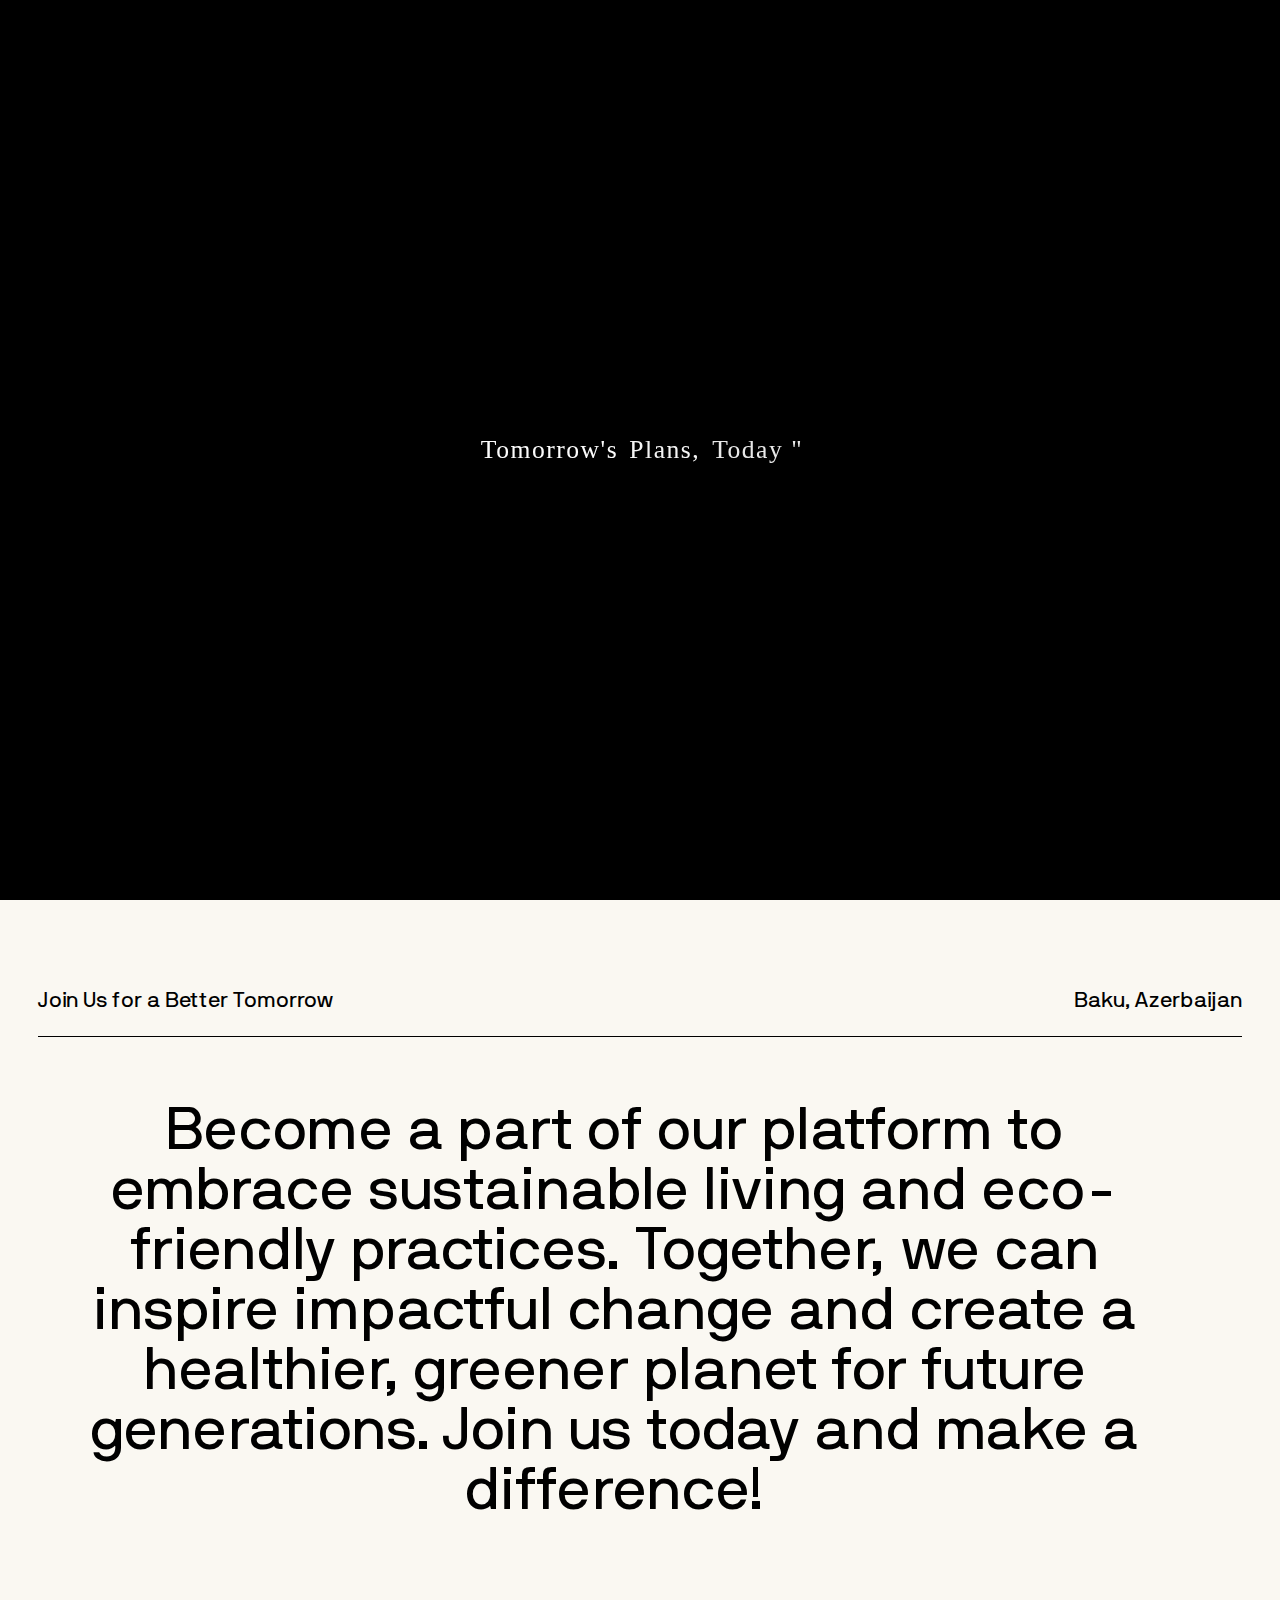
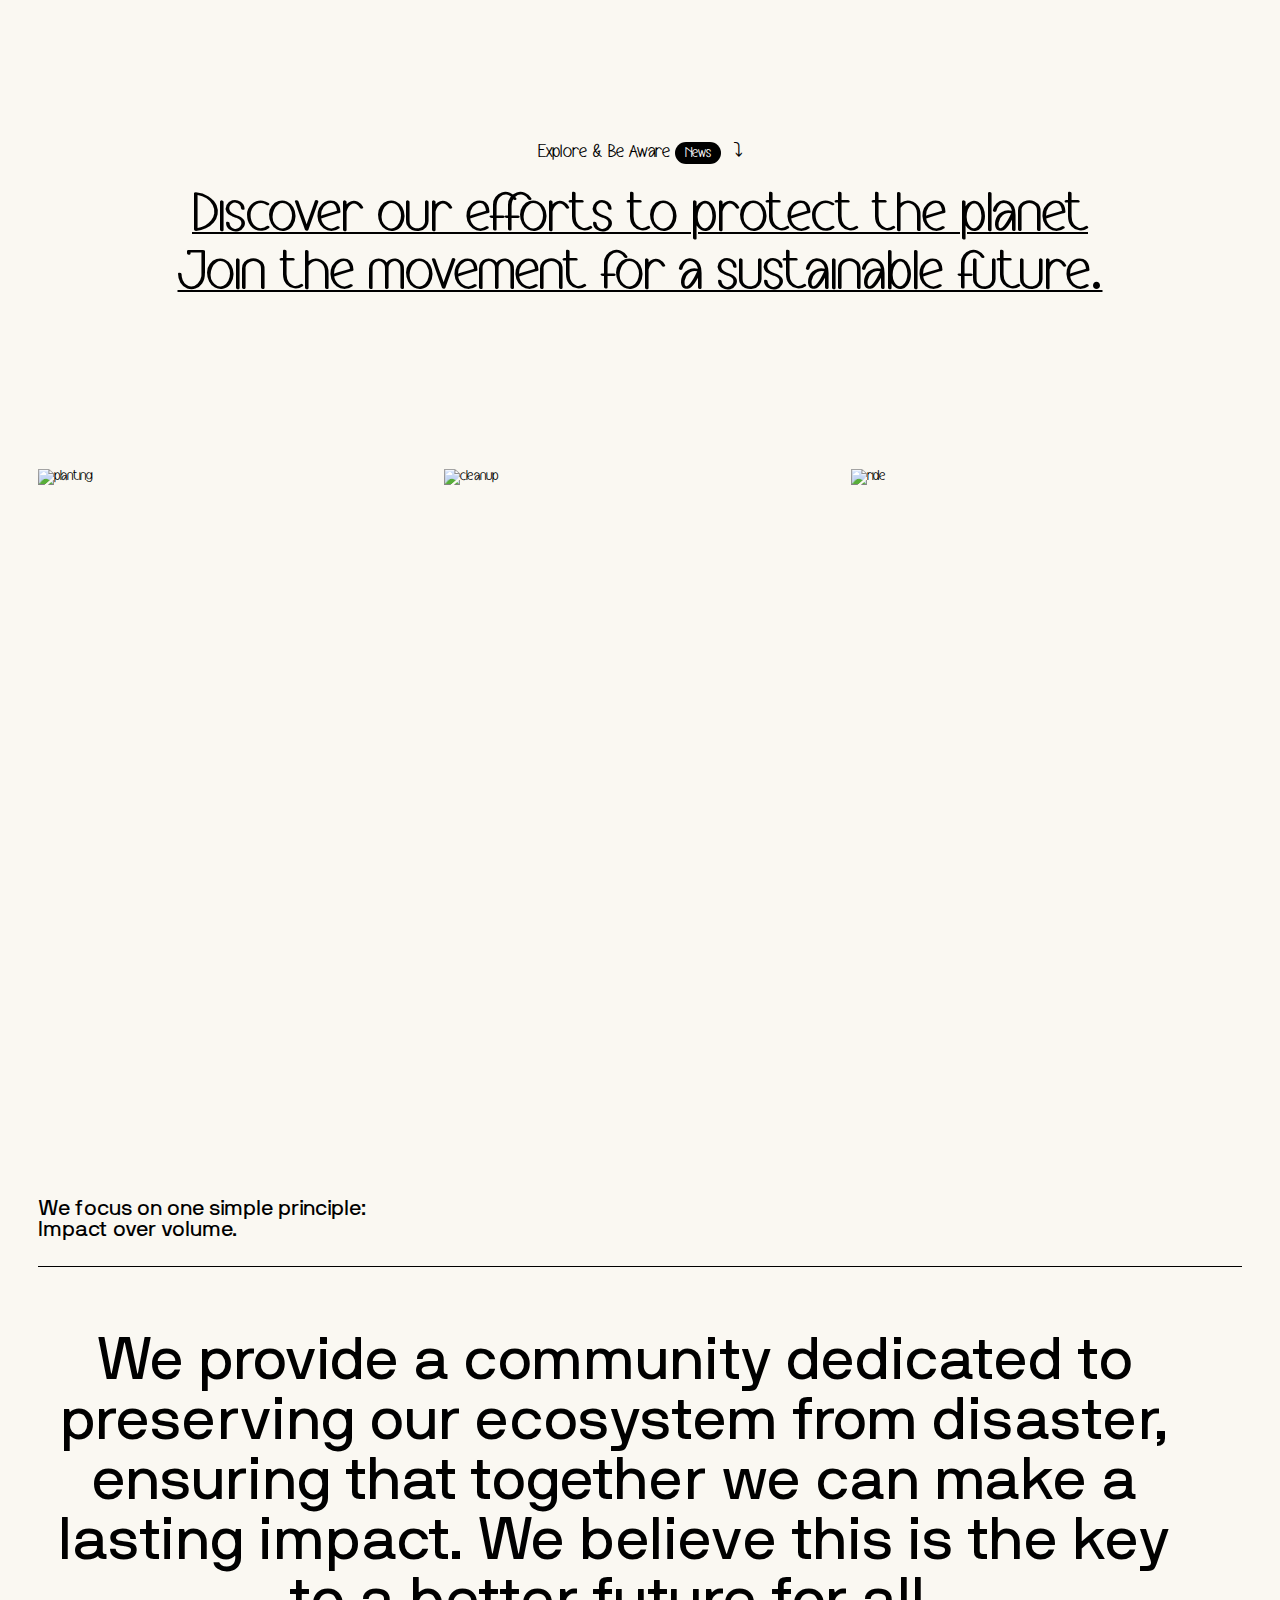
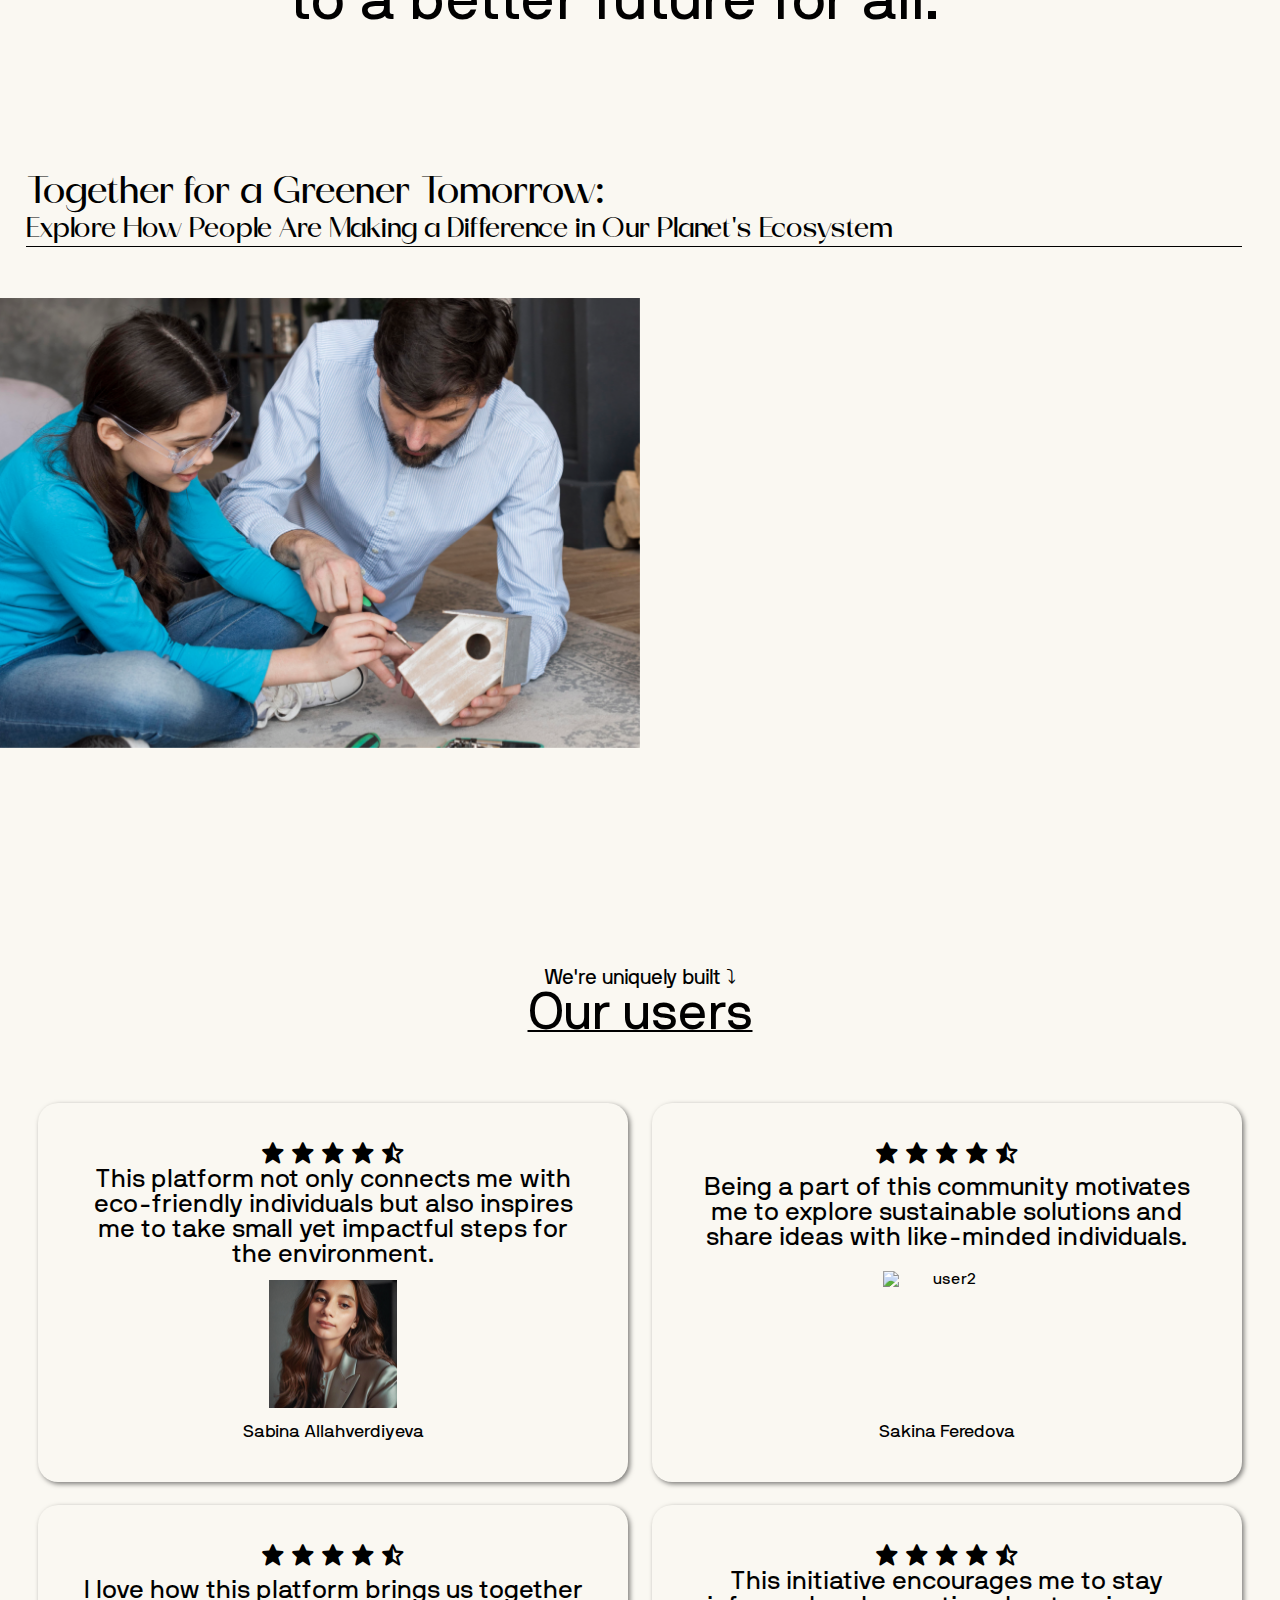
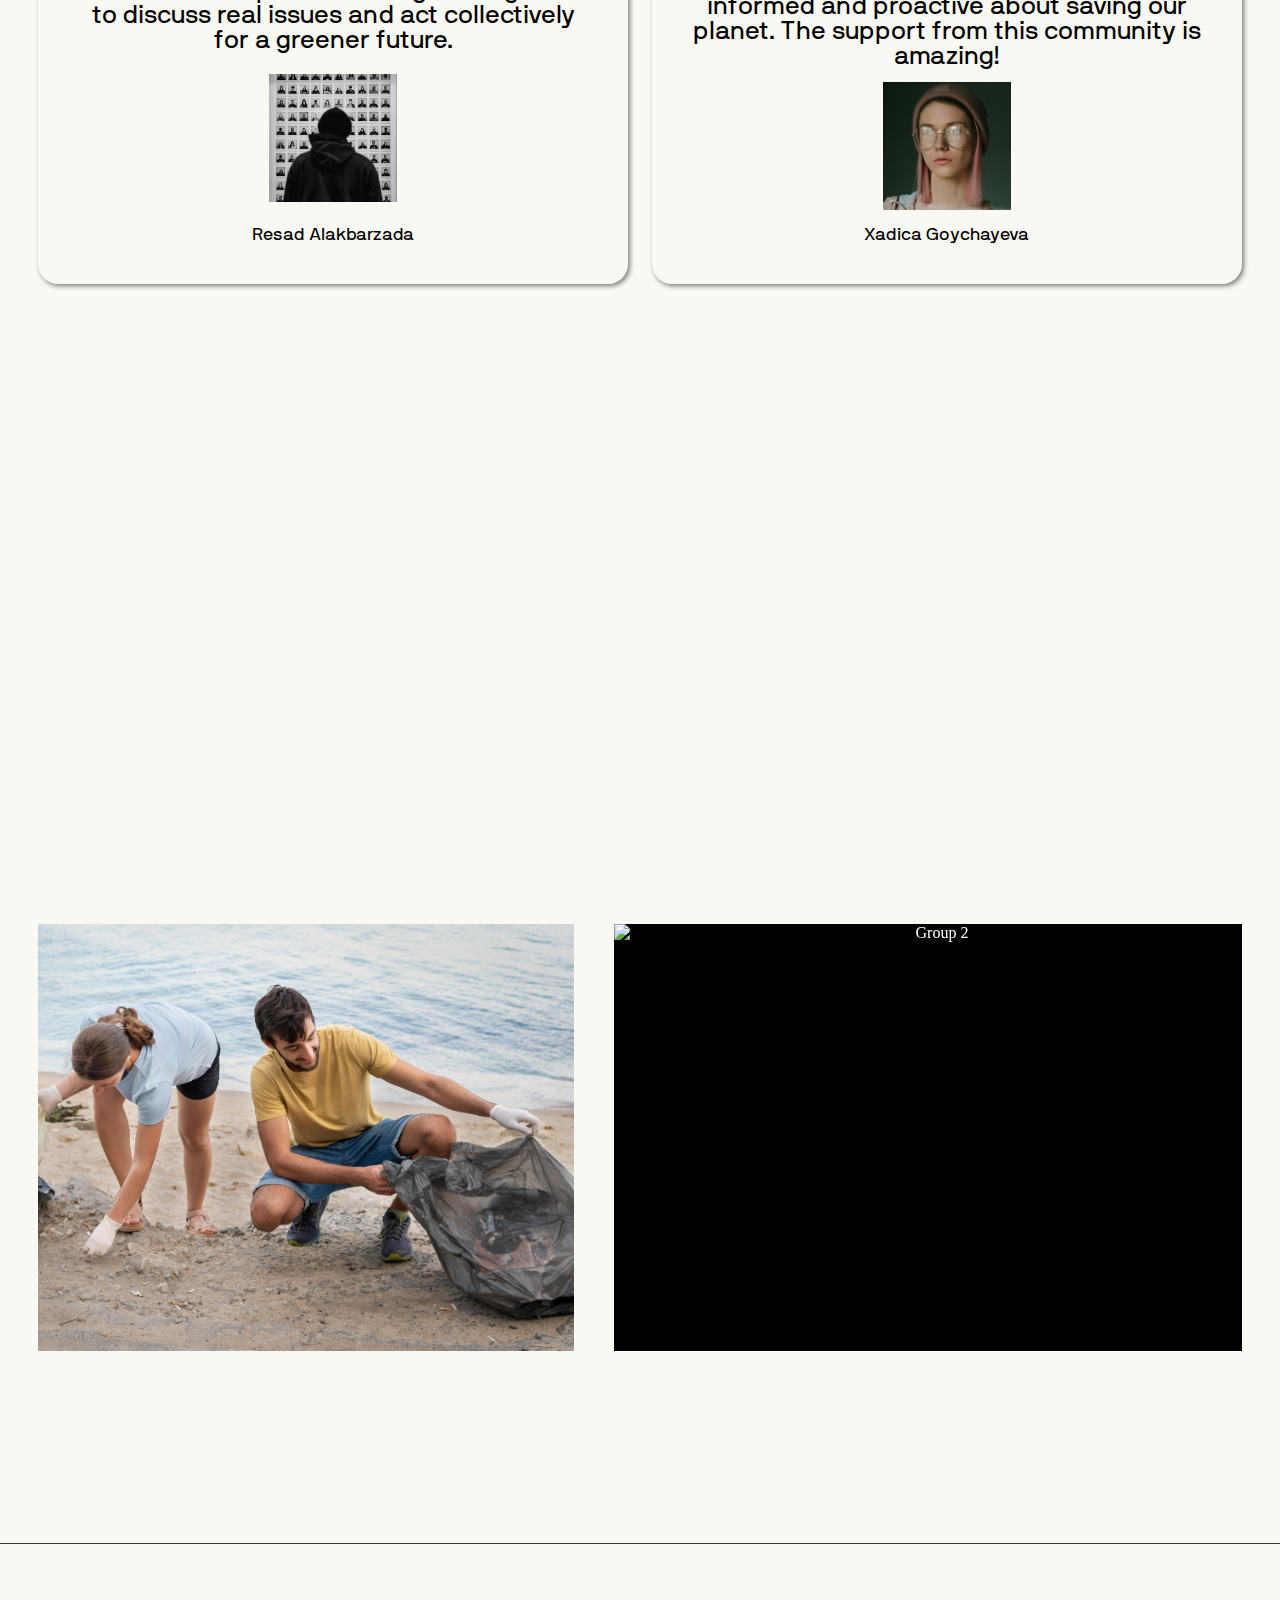
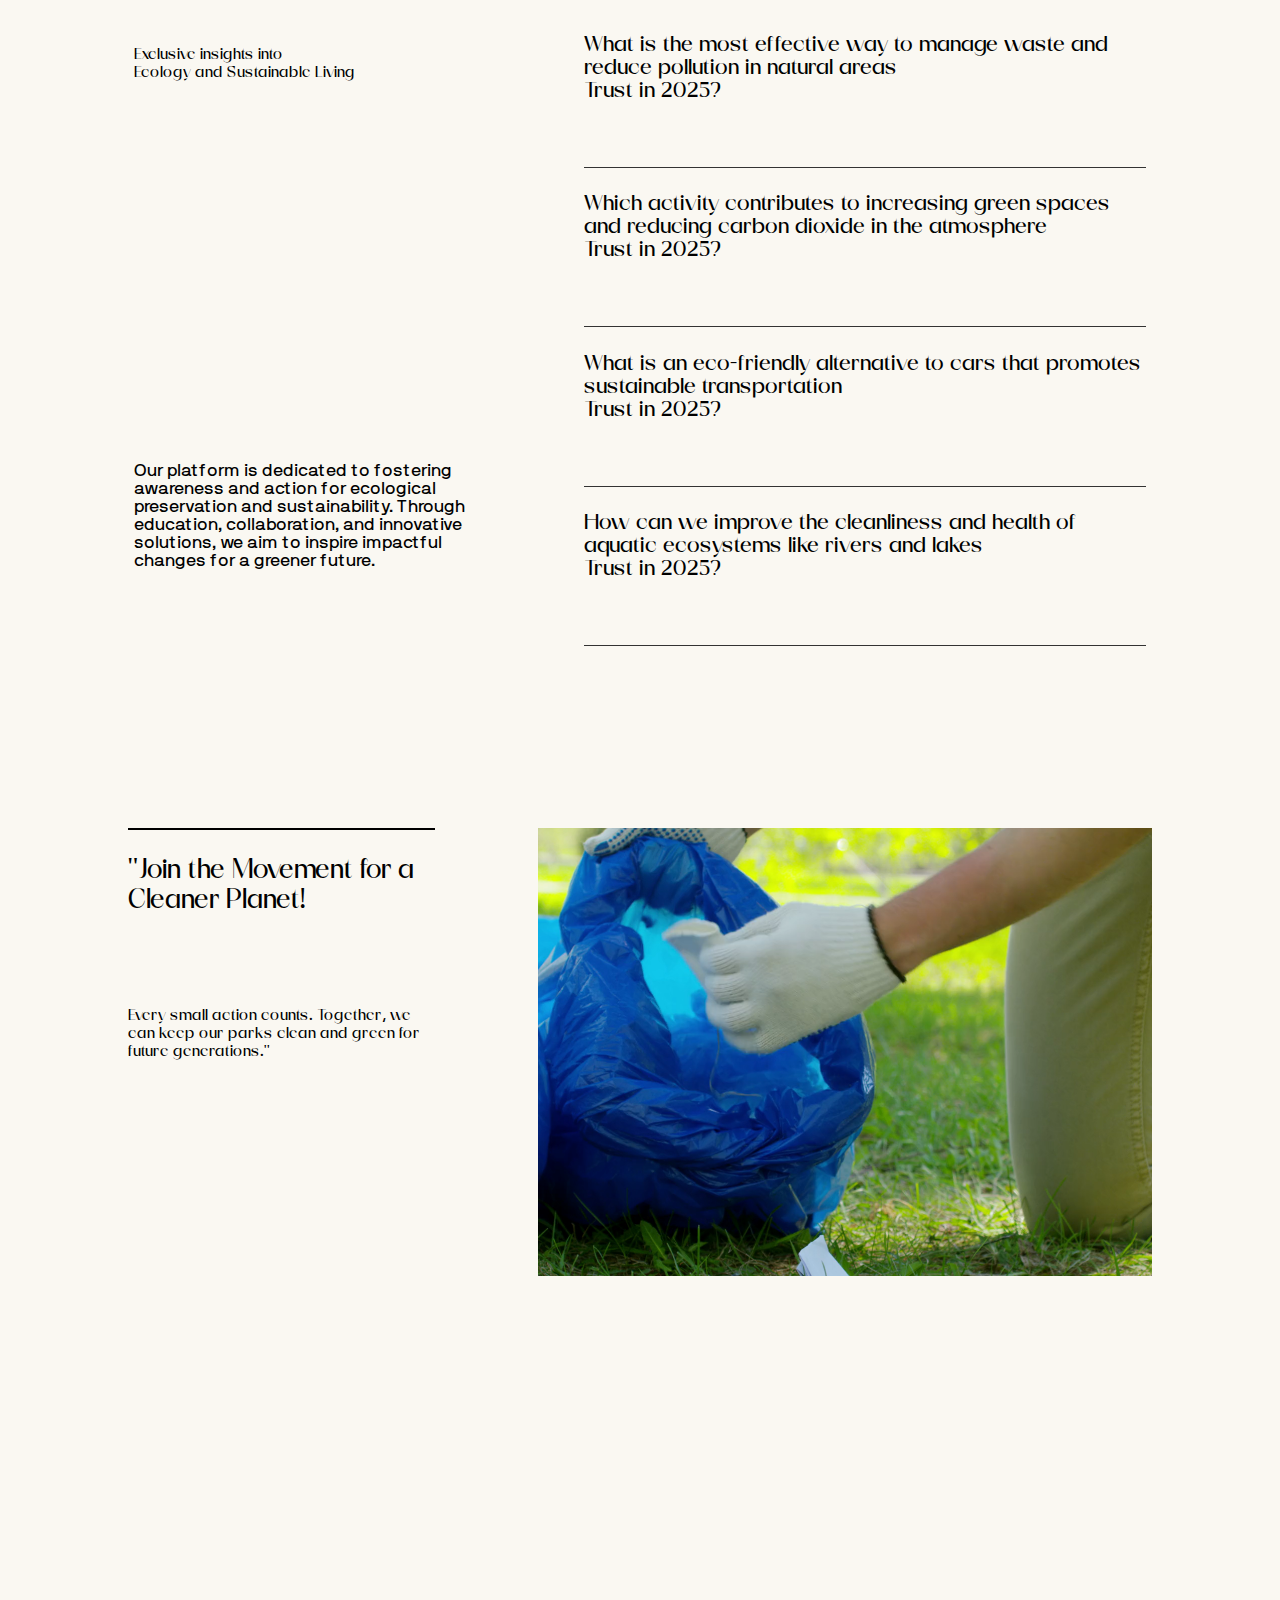
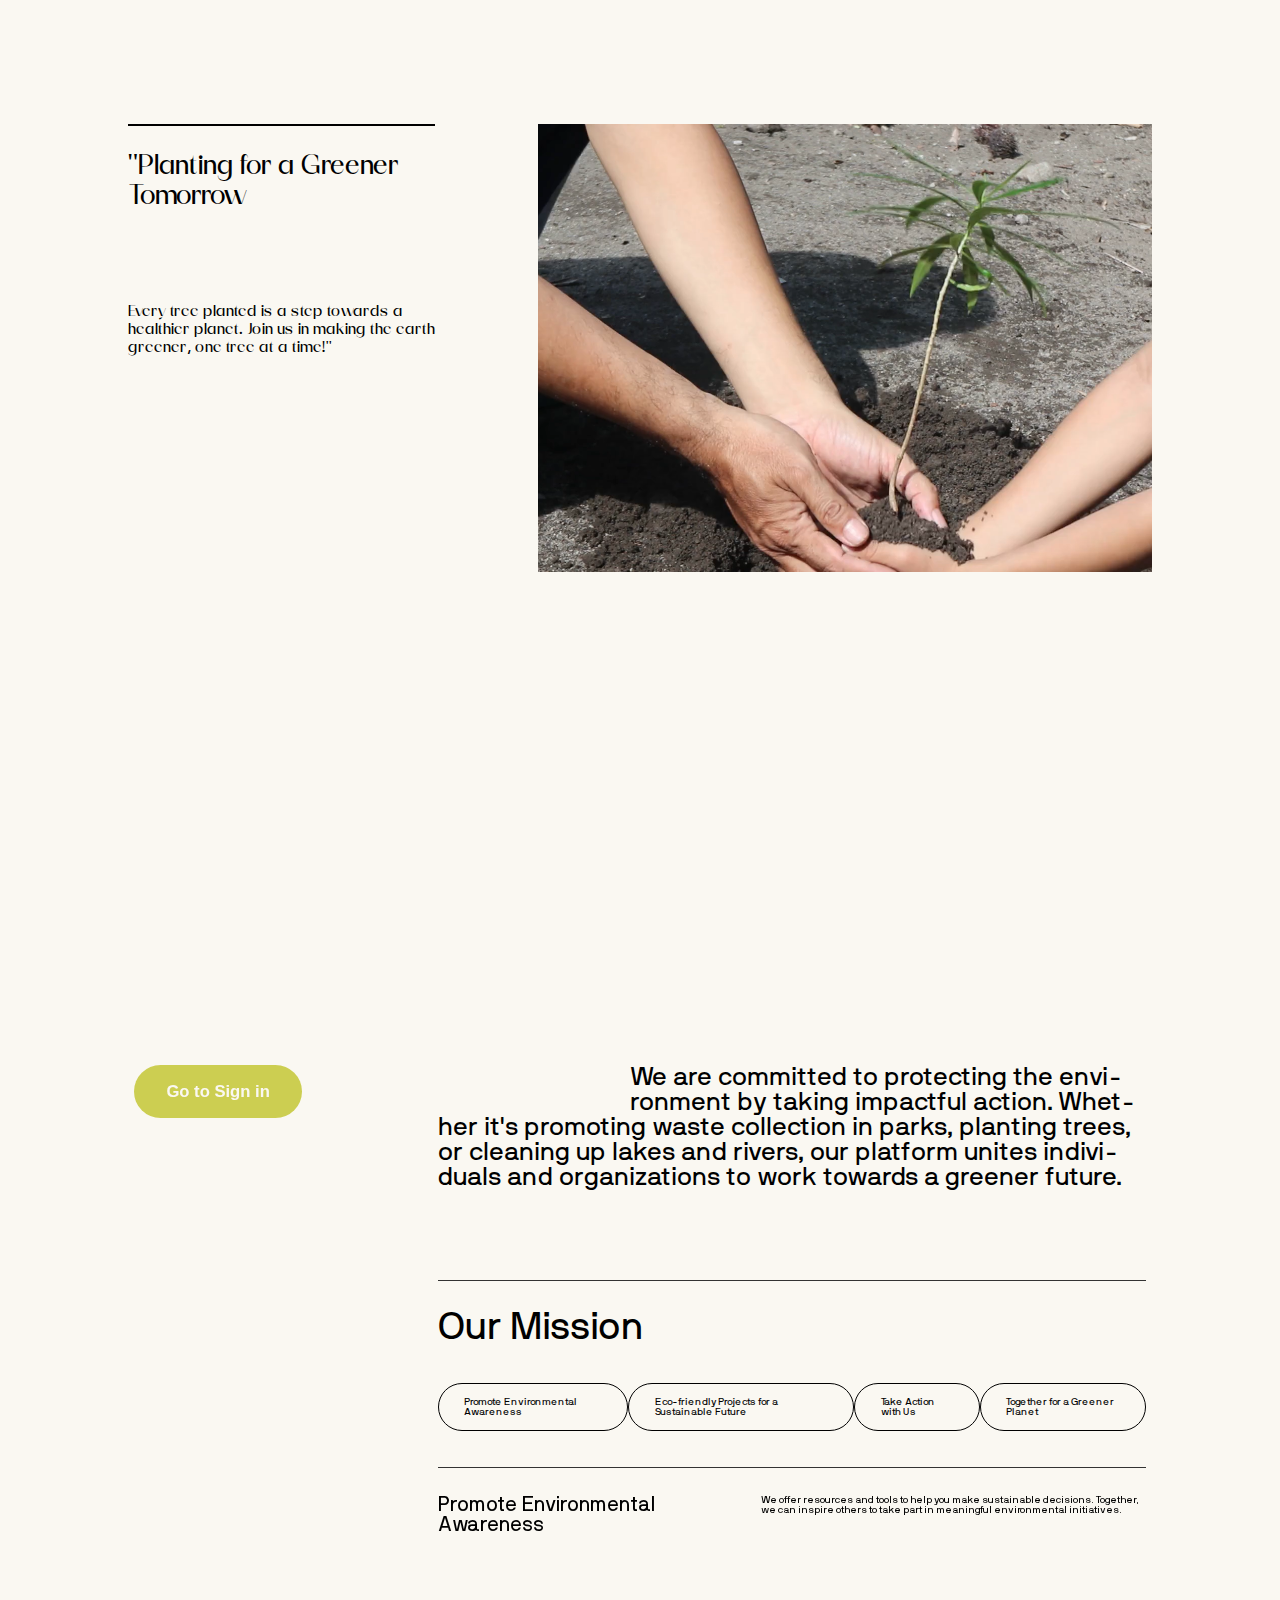
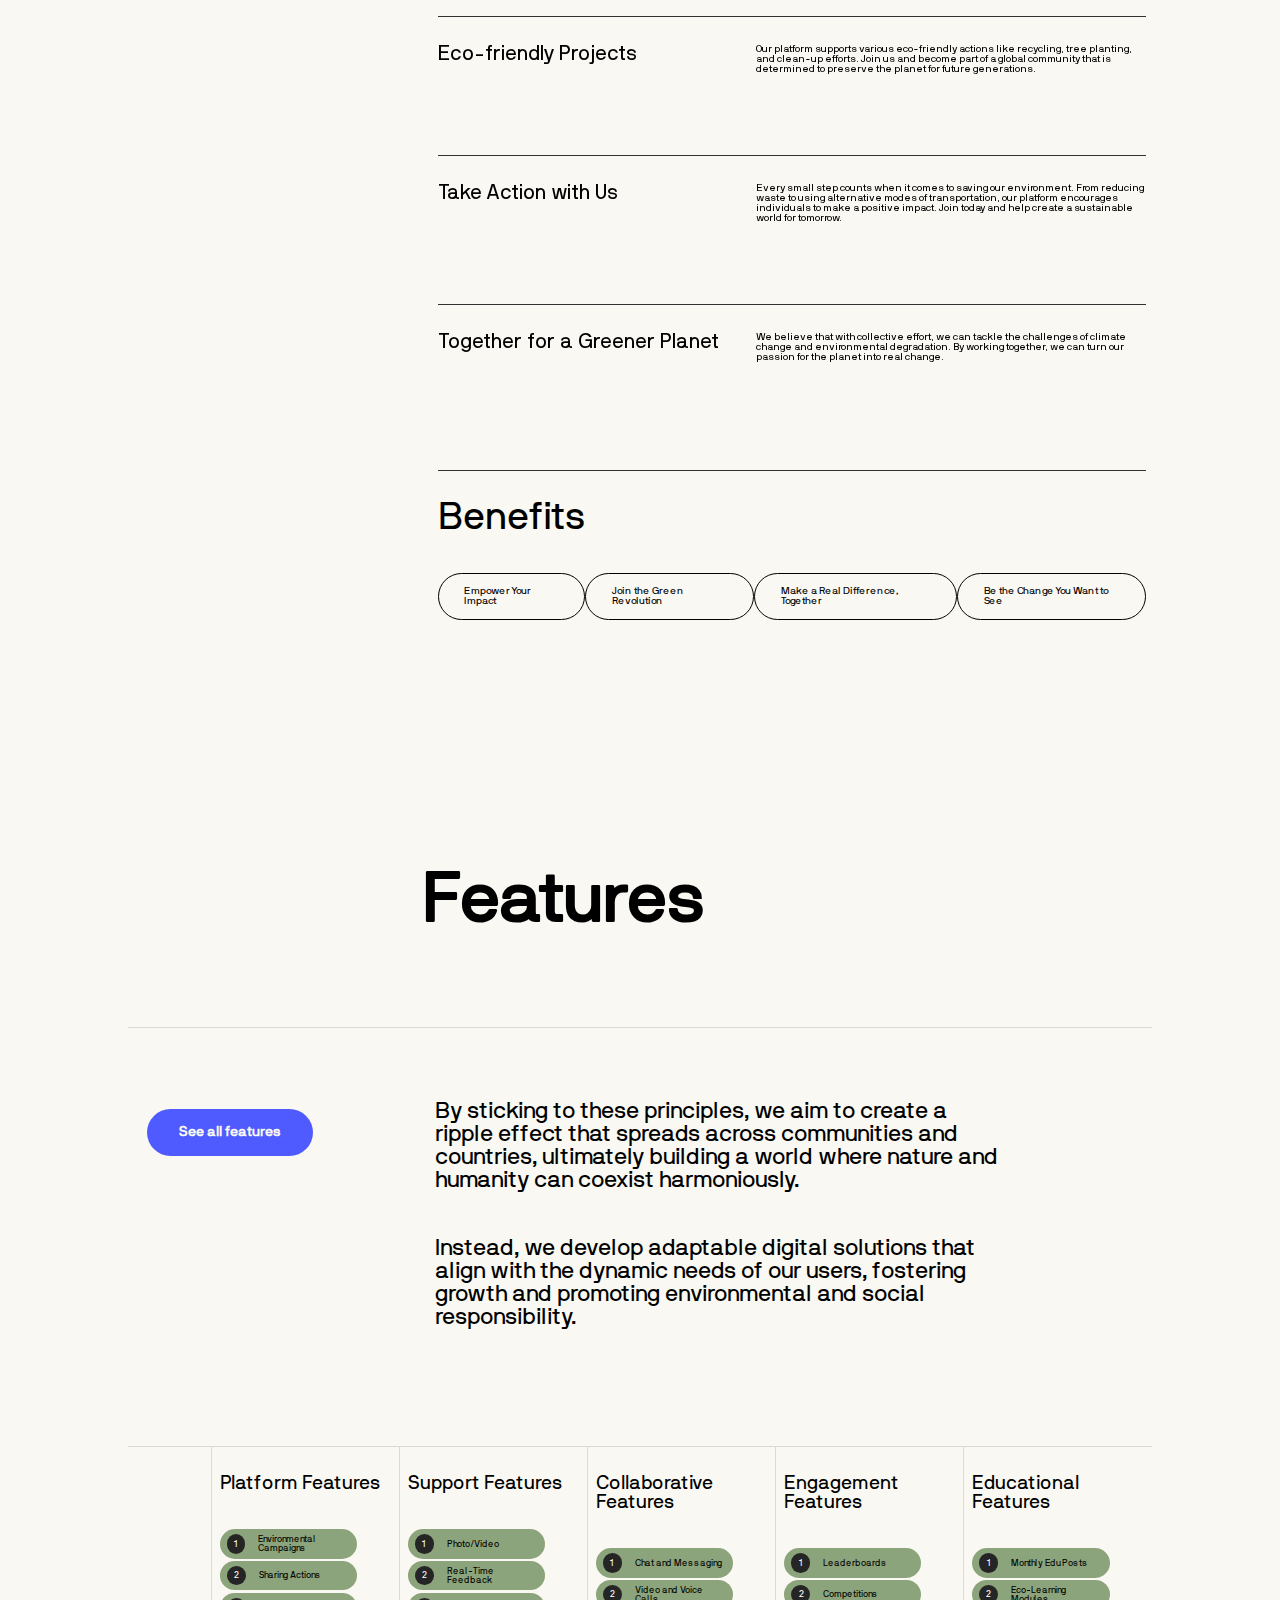
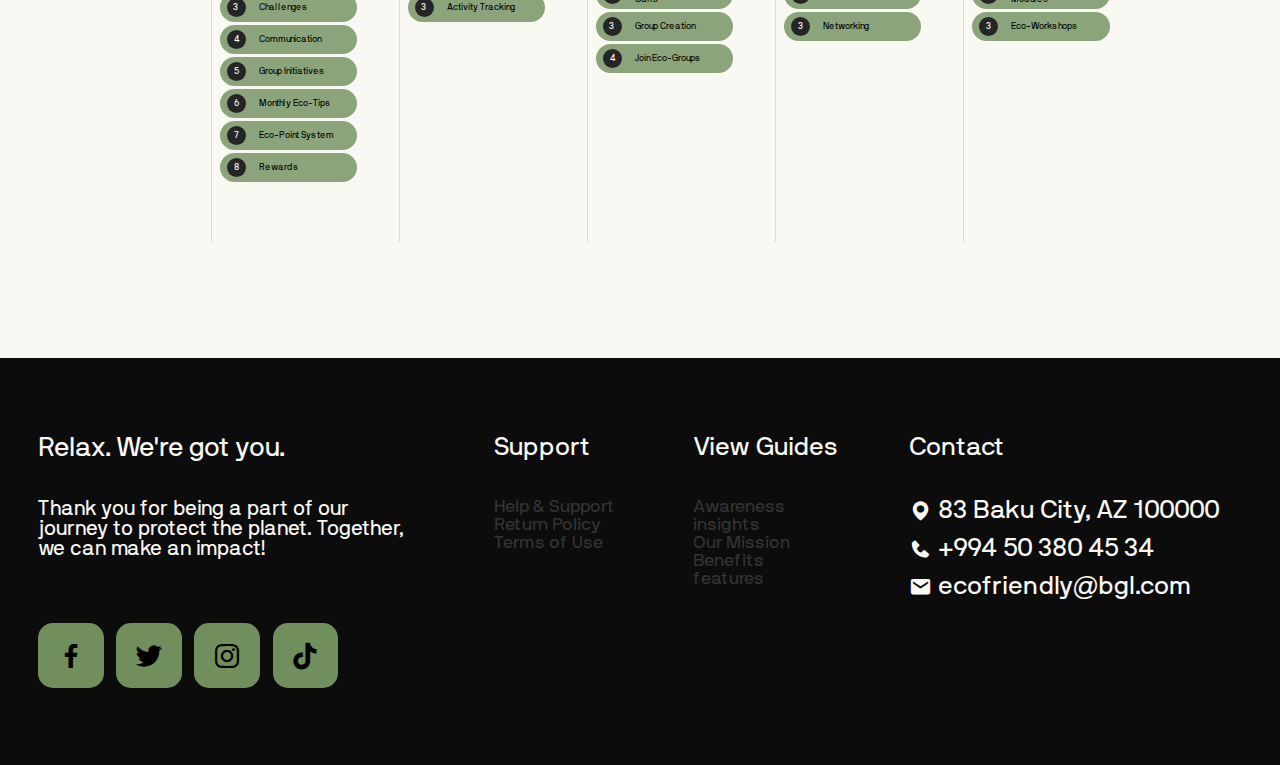
==== commit b8e2d778: "files added" ====
--- a/index.html
+++ b/index.html
@@ -357,7 +357,7 @@
         <div class="sec-right">
             <img src="./img/Screenshot 2024-12-25 133714.png"
                 alt="cleanup">
-            <video muted src="./77247-561990865.mp4" data-link="blog-cleanup.html"></video>
+            <video muted src="./Untitled design (3).mp4" data-link="blog-cleanup.html"></video>
         </div>
     </div>
     <div class="section">
@@ -368,7 +368,7 @@
         <div class="sec-right">
             <img src="./img/Screenshot 2024-12-25 133745.png"
                 alt="planting">
-            <video muted src="./150592-798876909.mp4" data-link="blog-planting.html"></video>
+            <video muted src="./Untitled design (4).mp4" data-link="blog-planting.html"></video>
         </div>
     </div>
 </div>
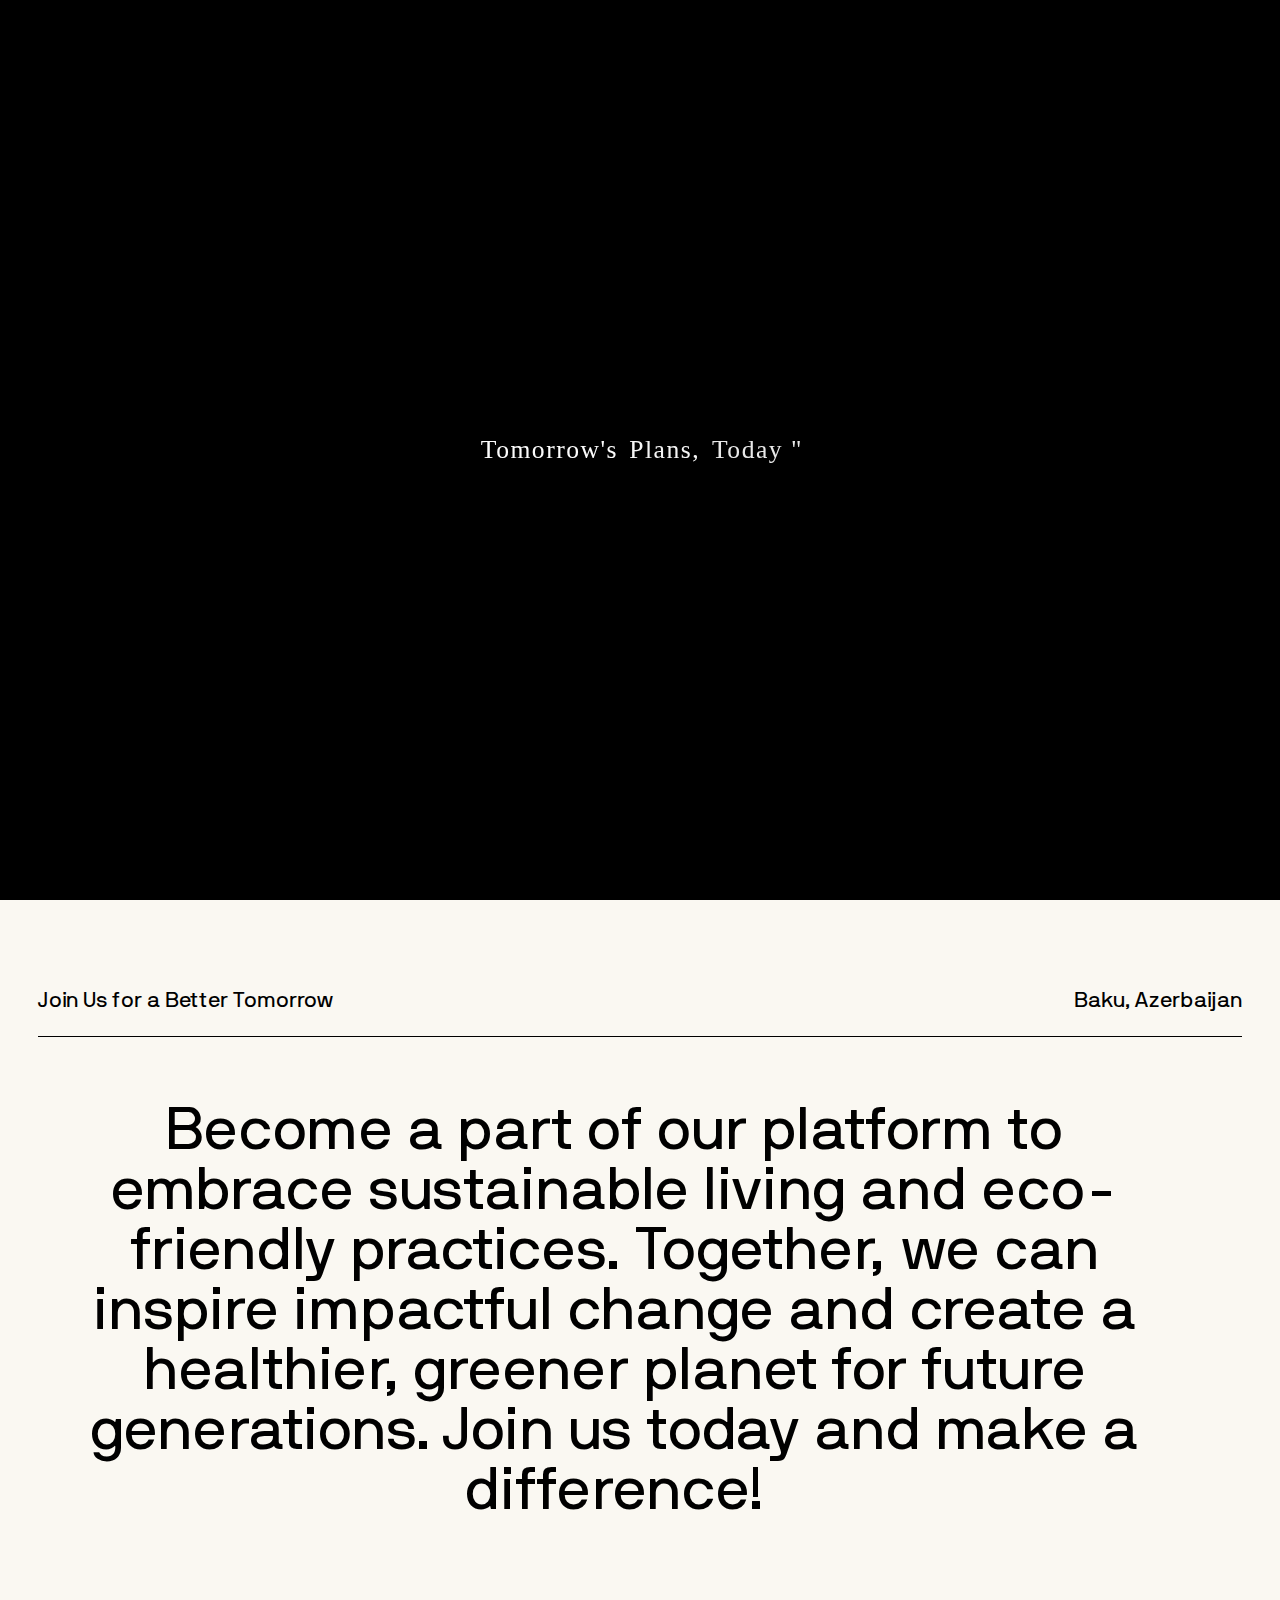
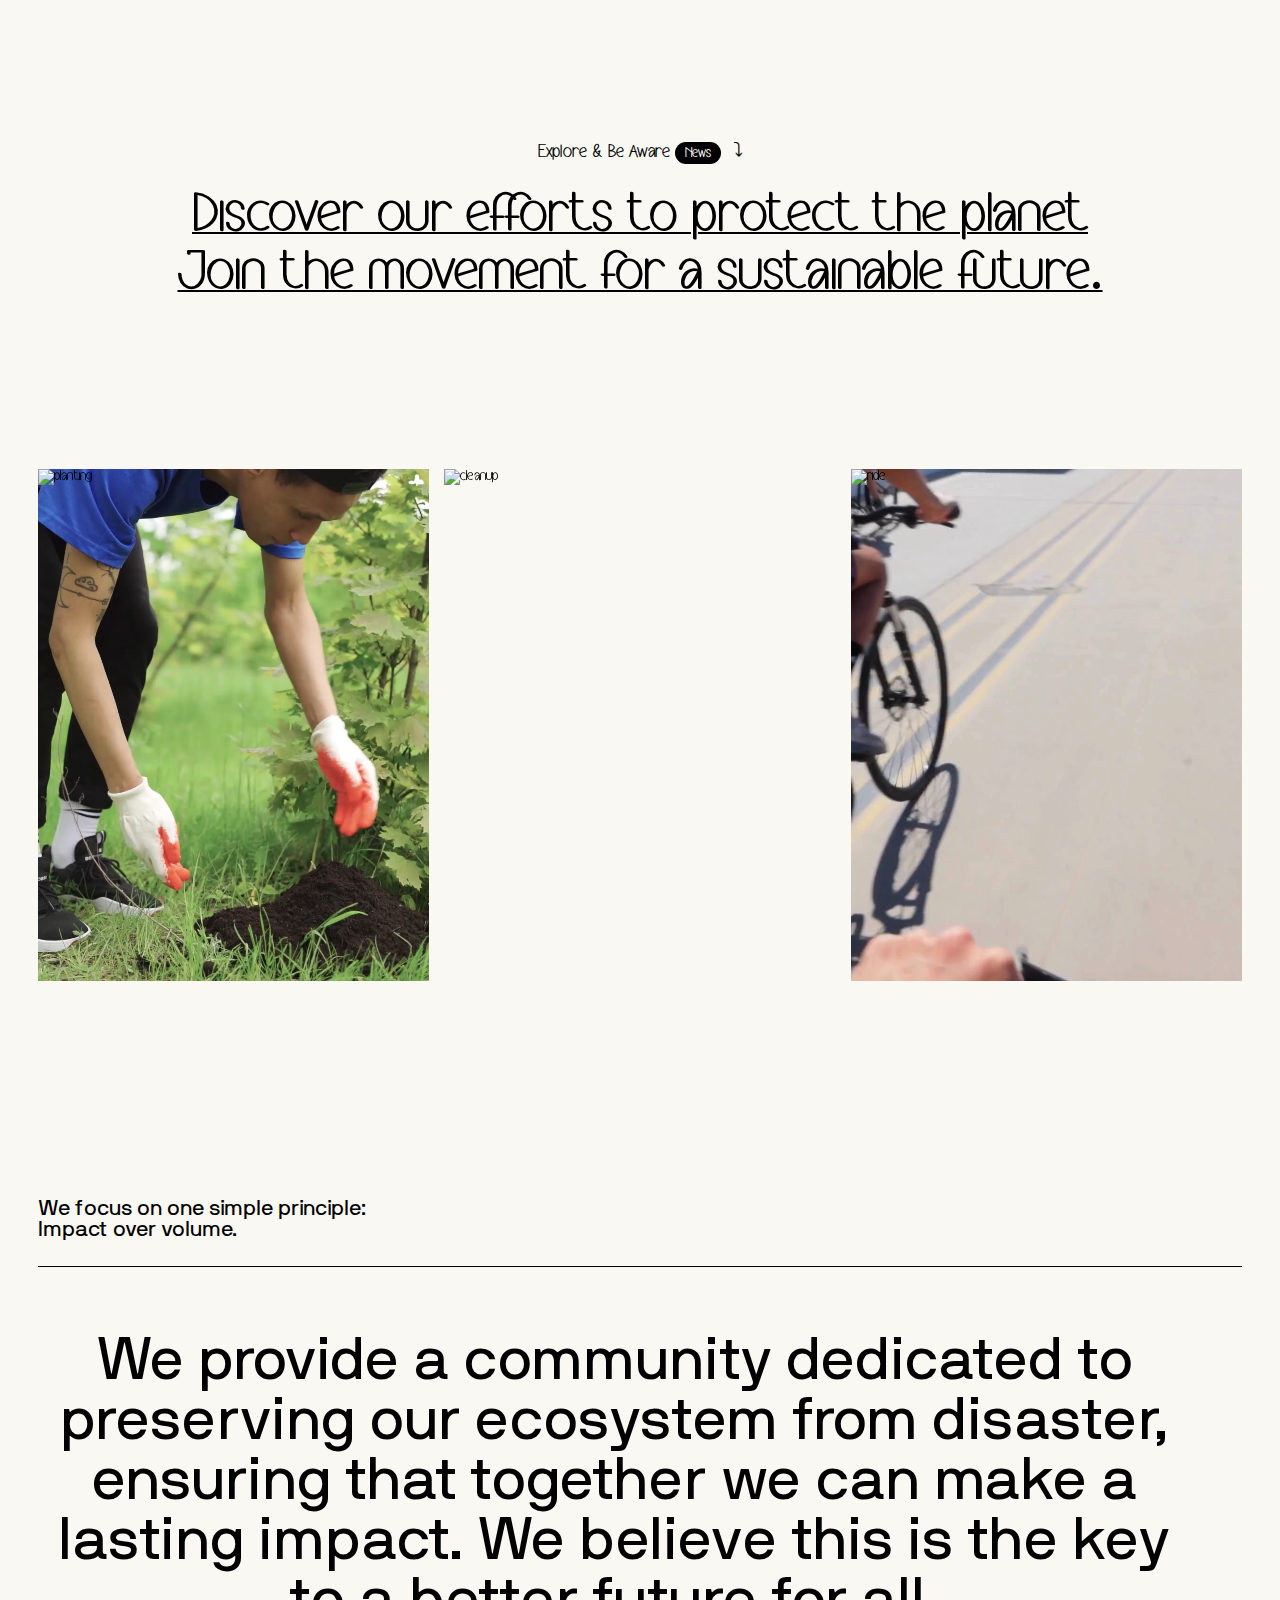
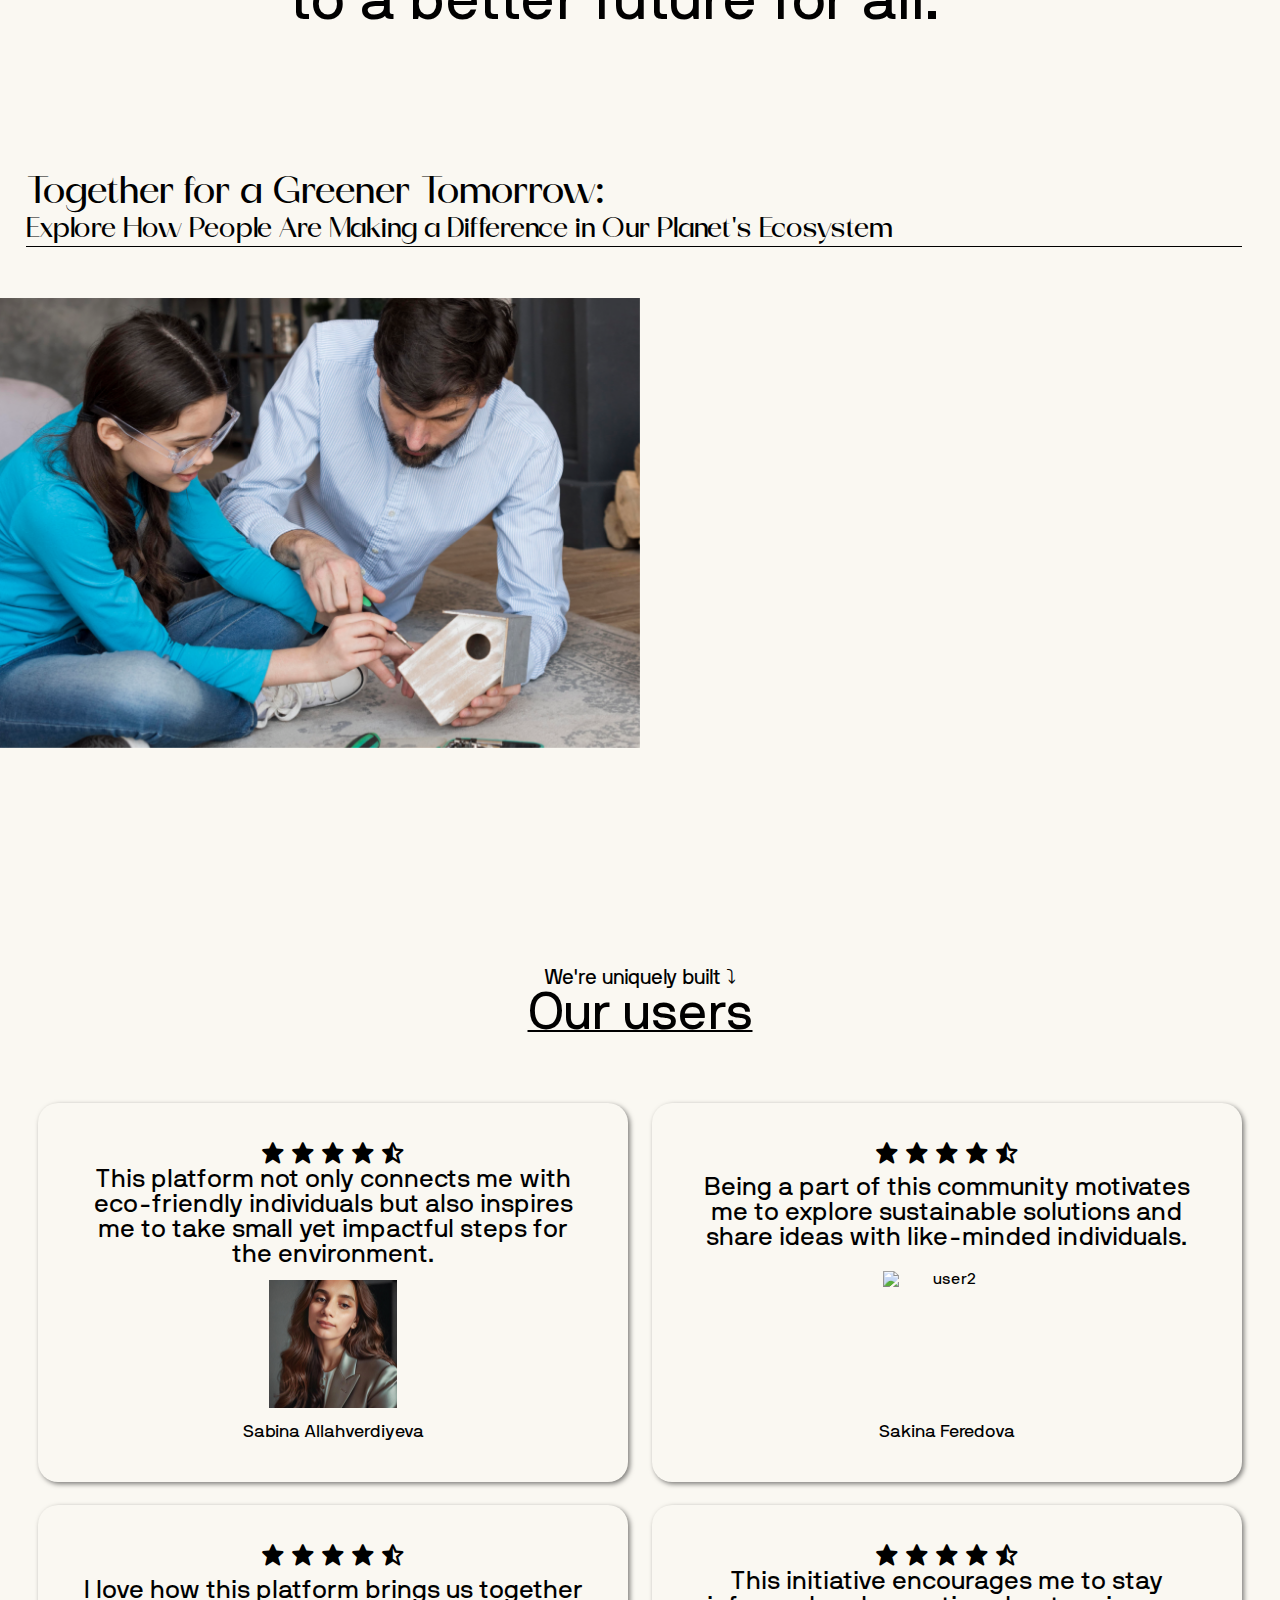
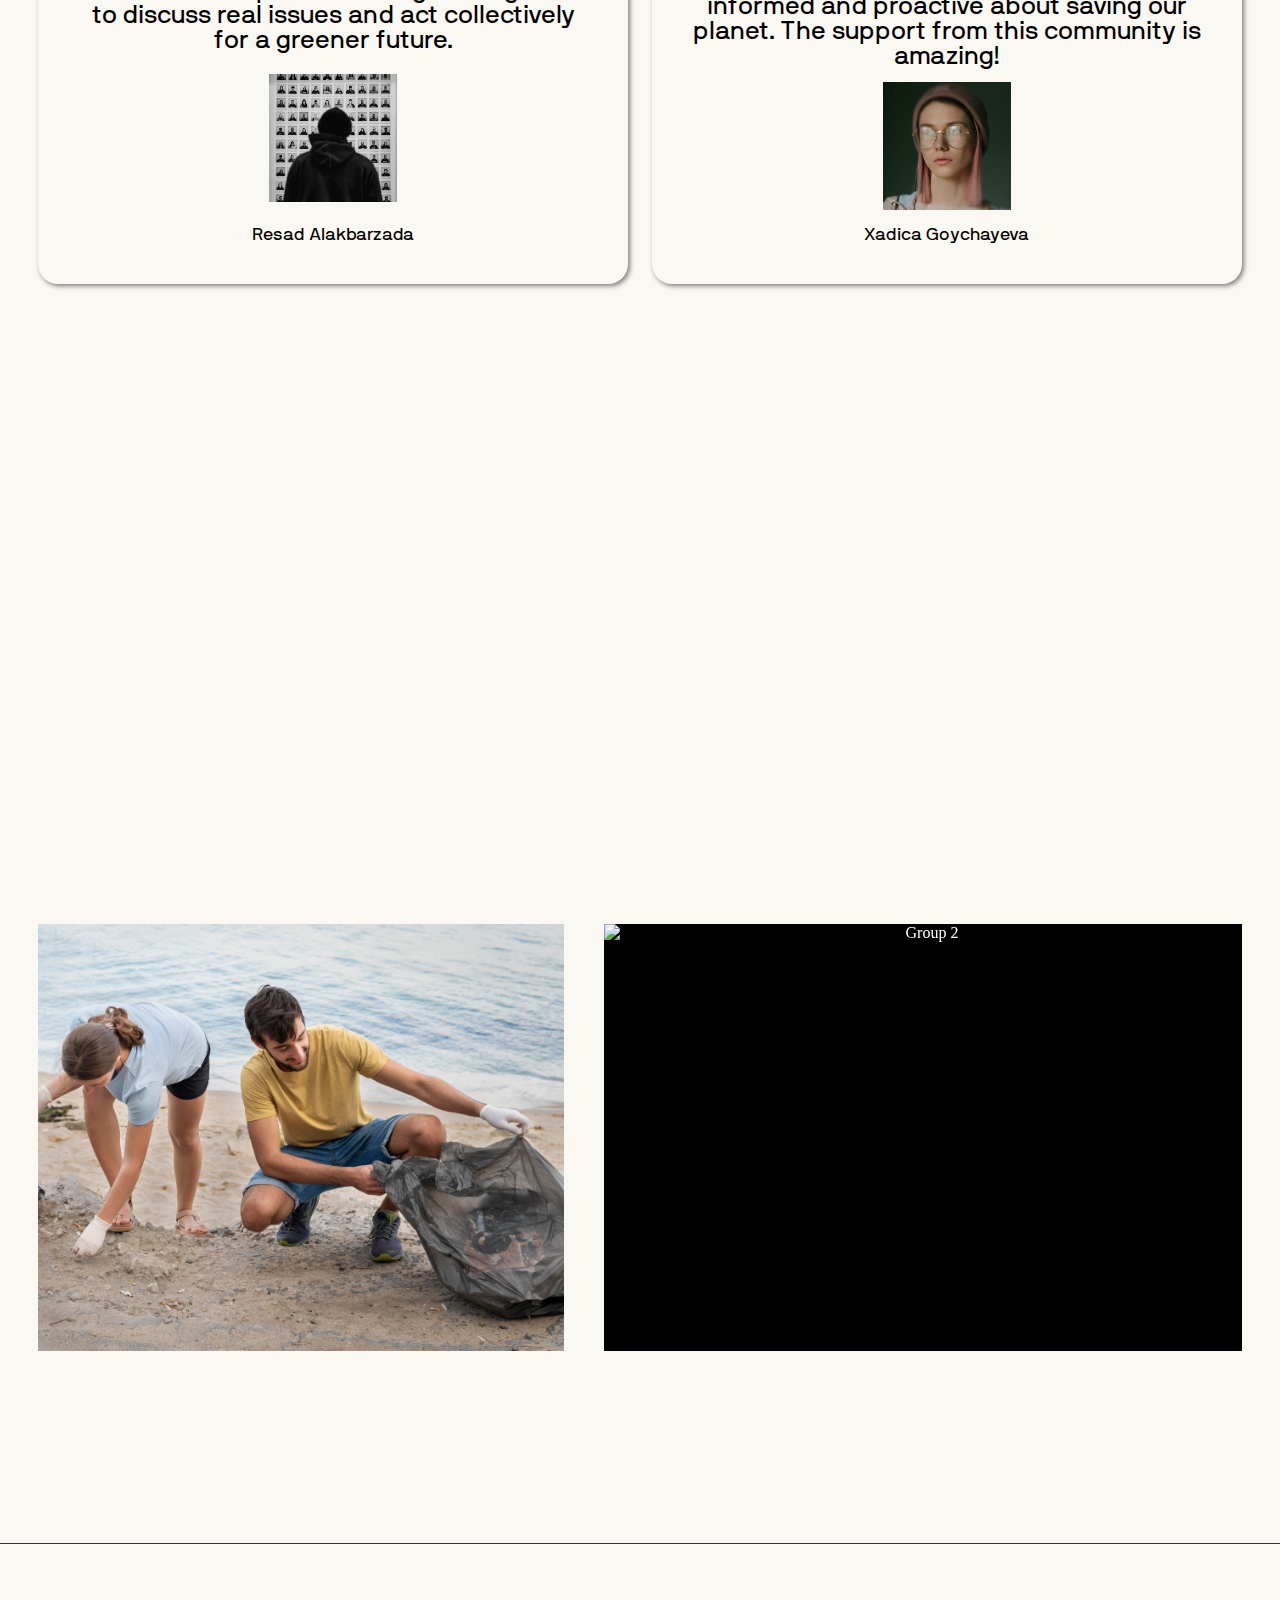
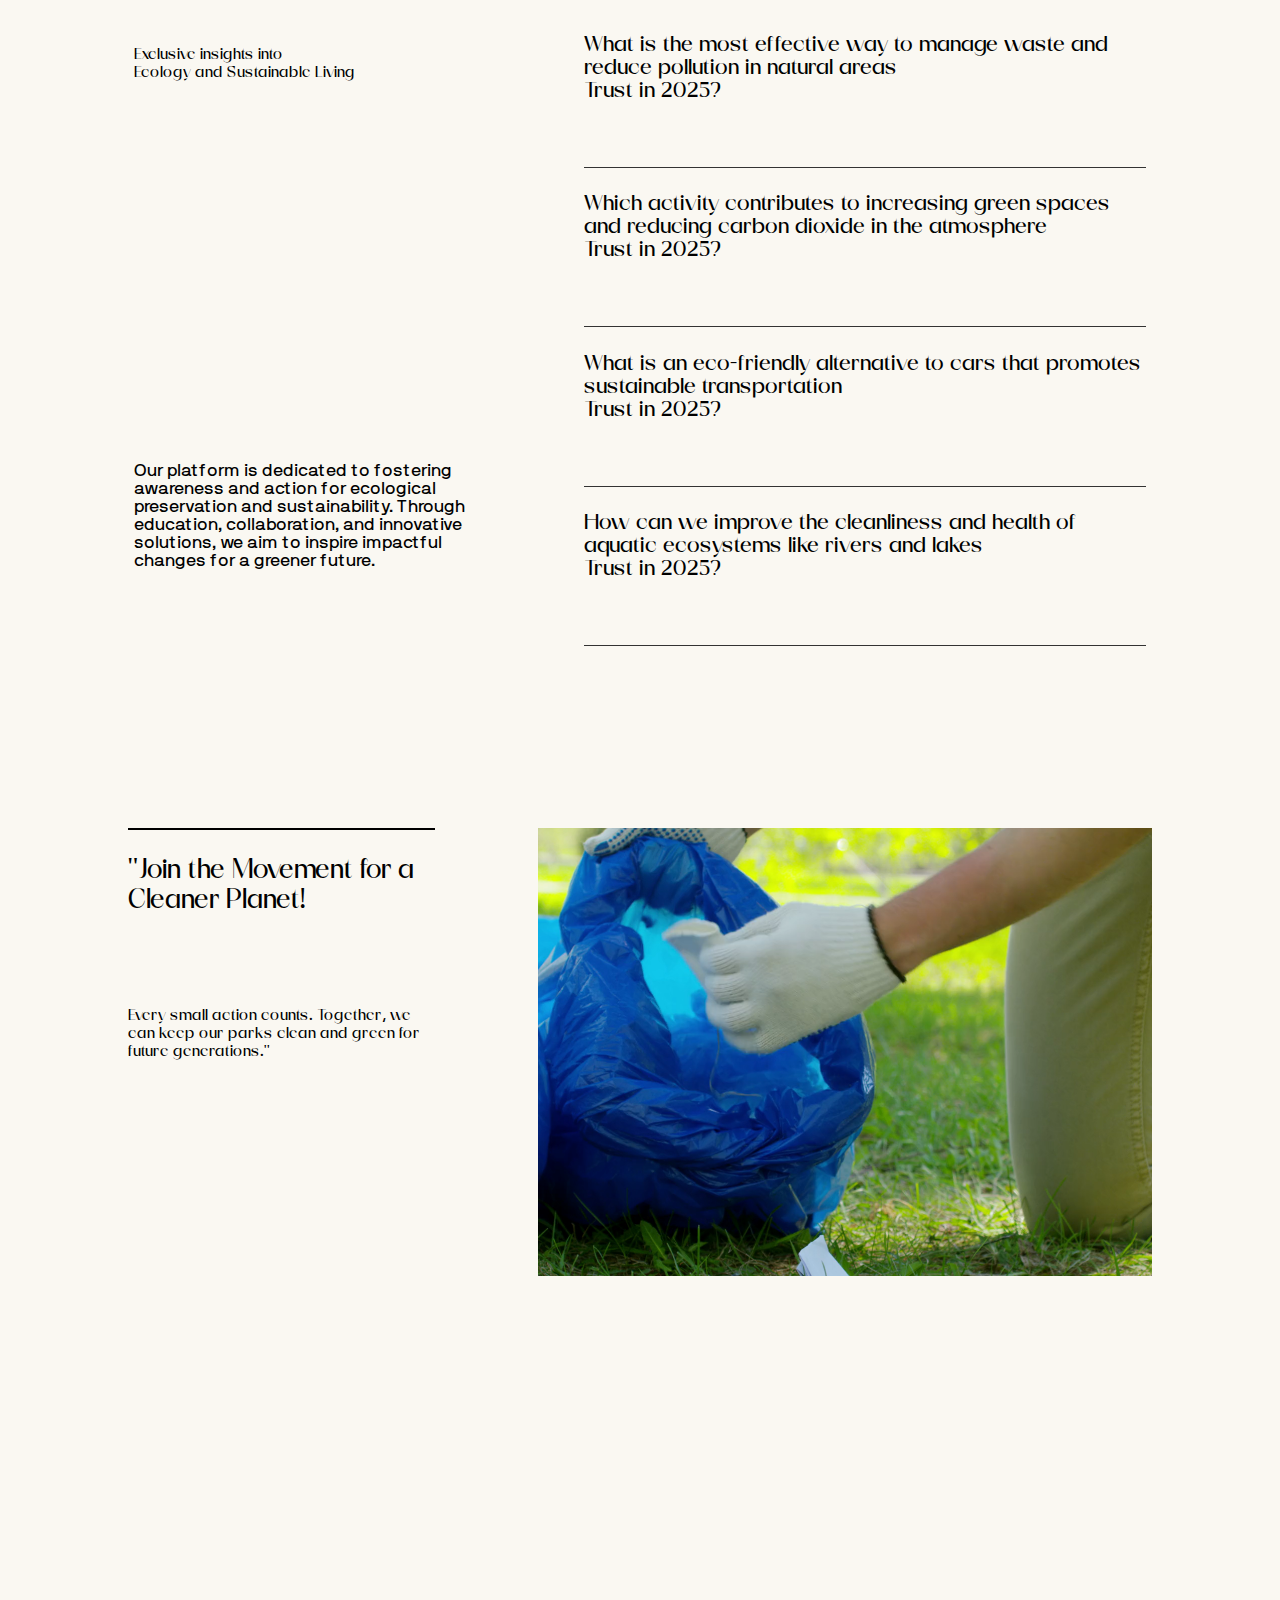
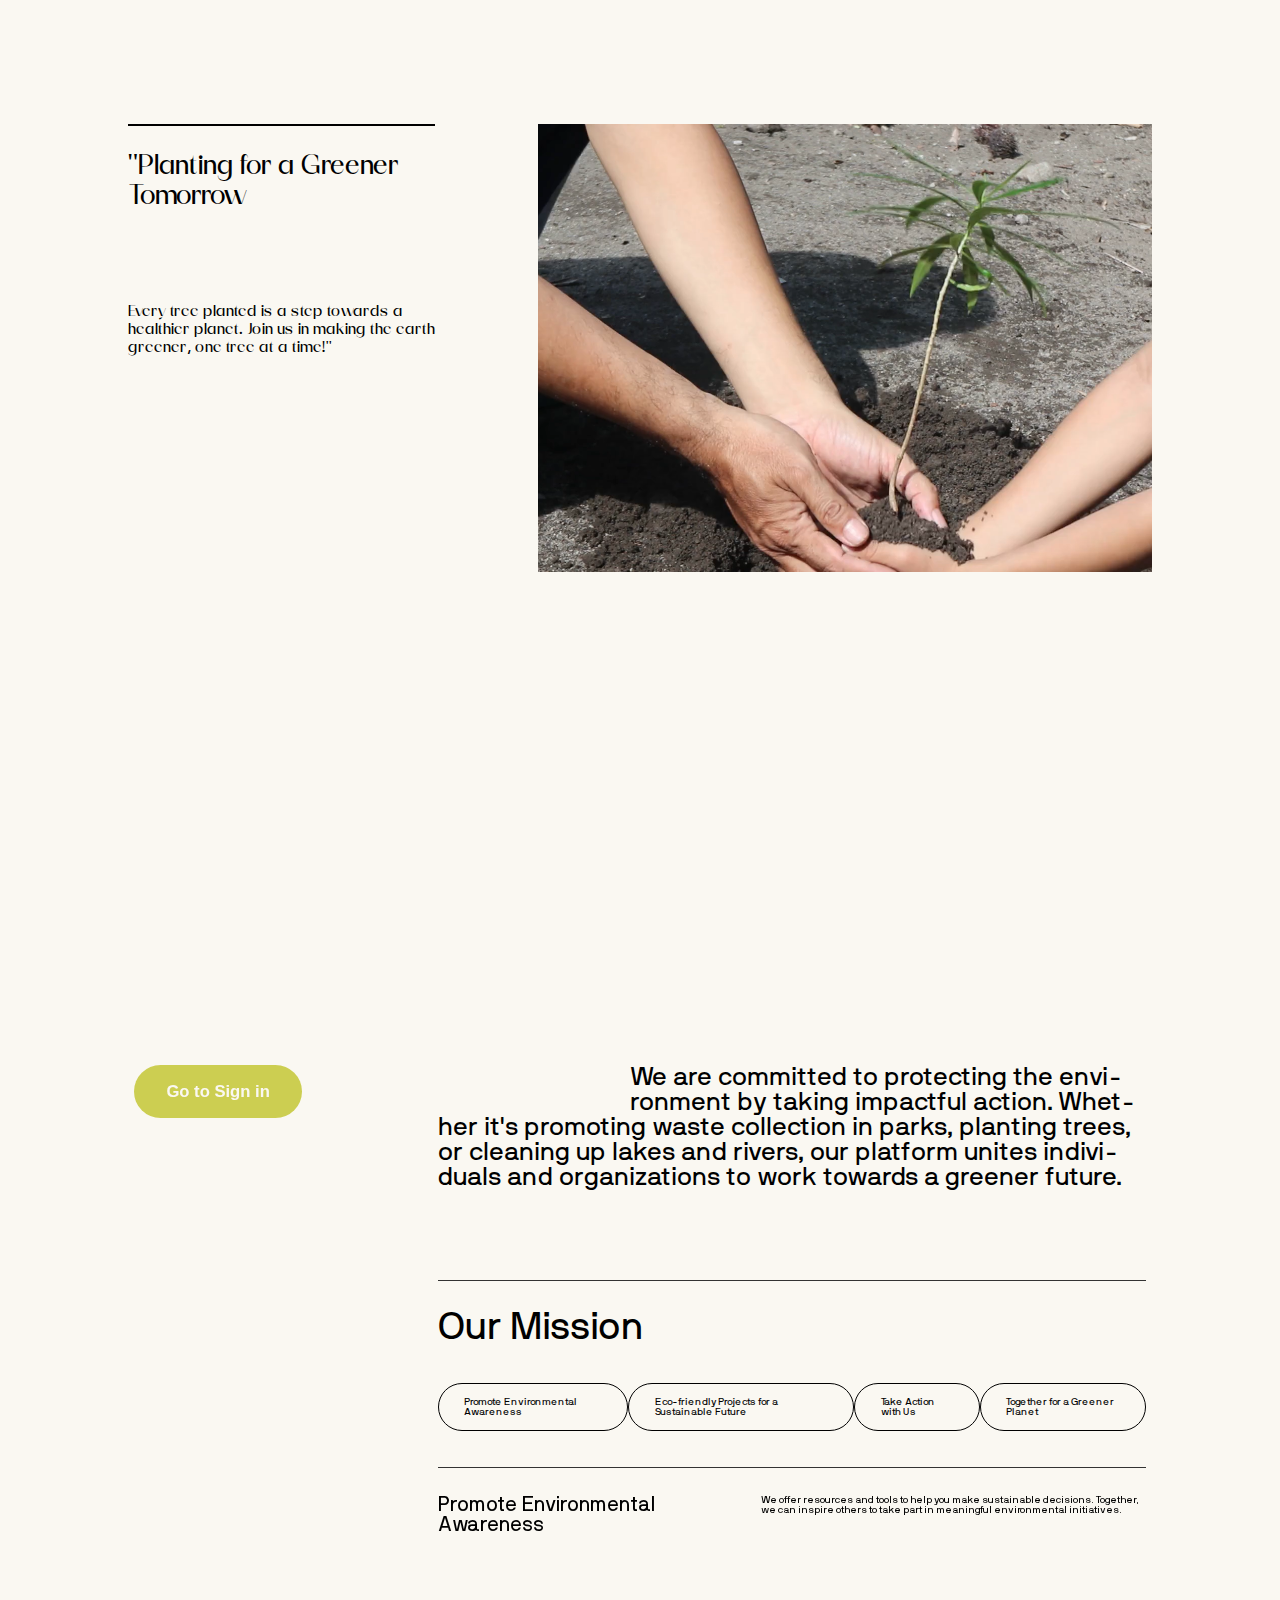
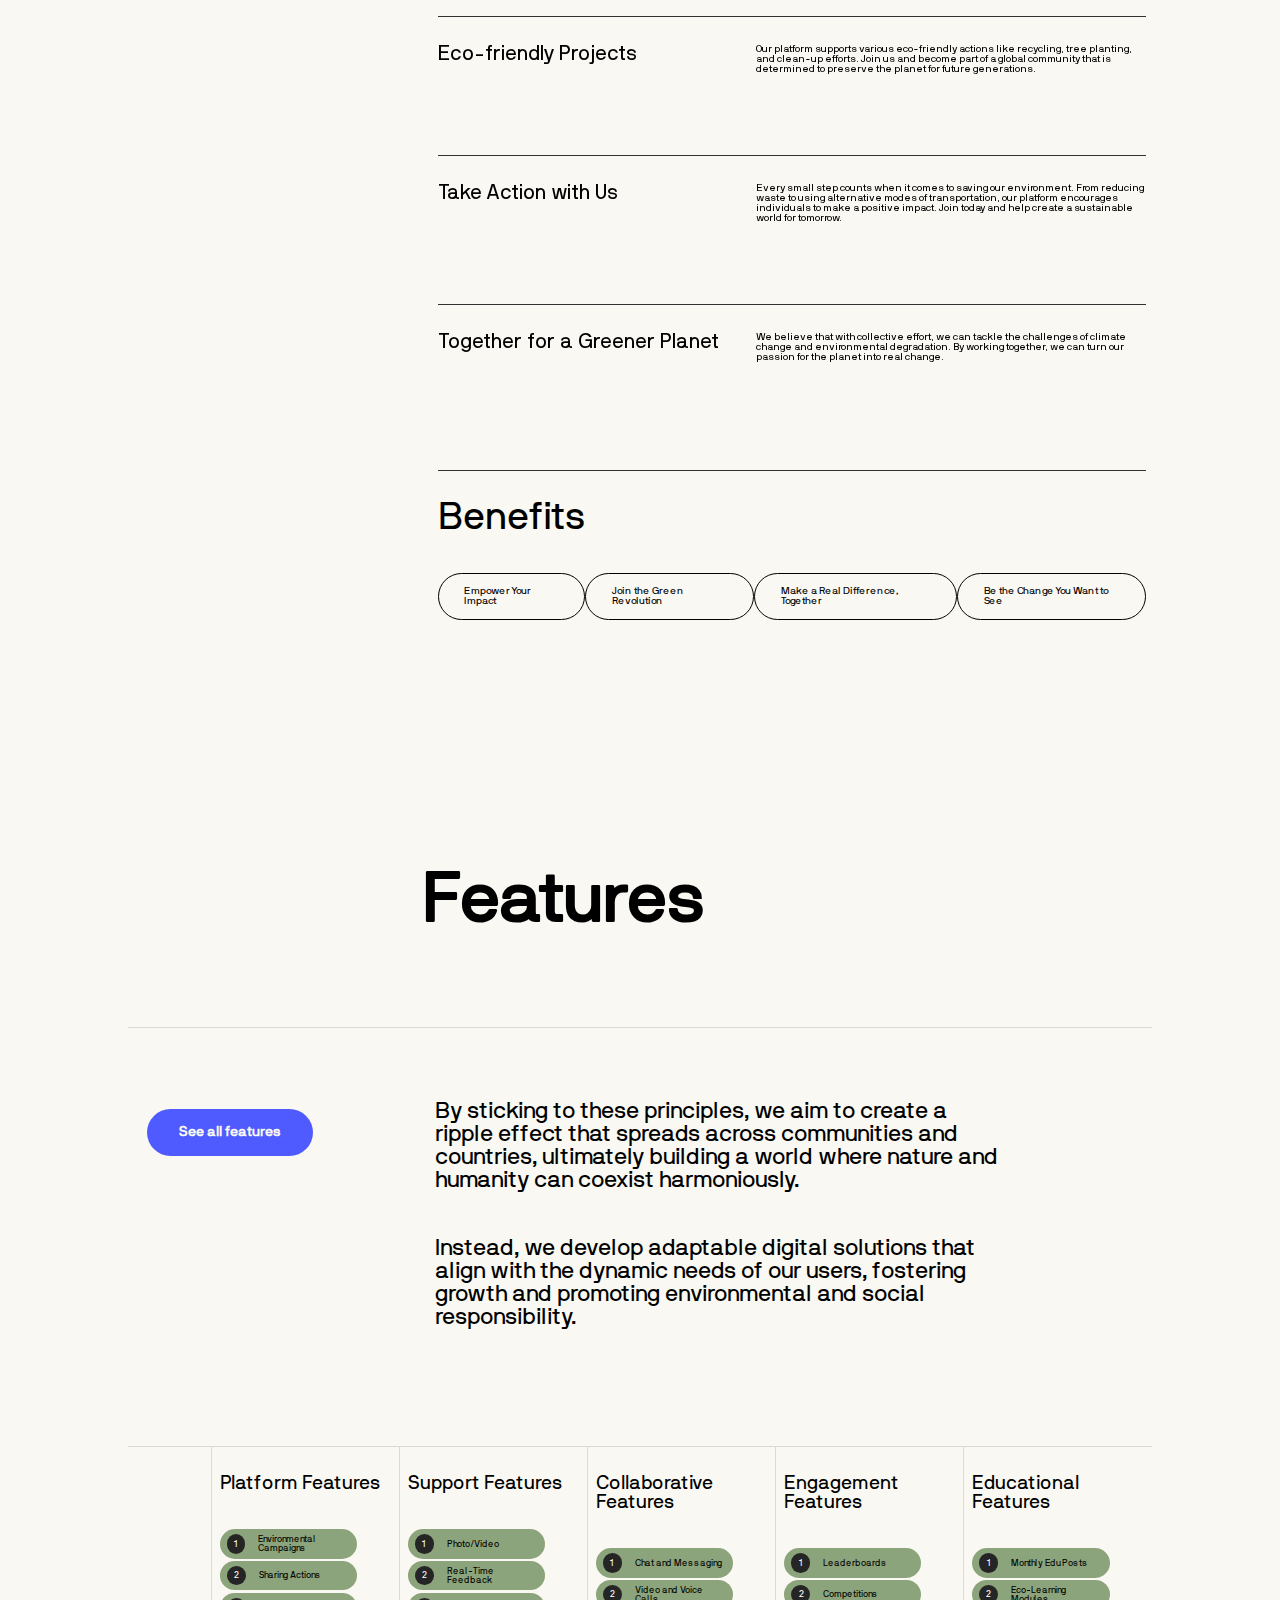
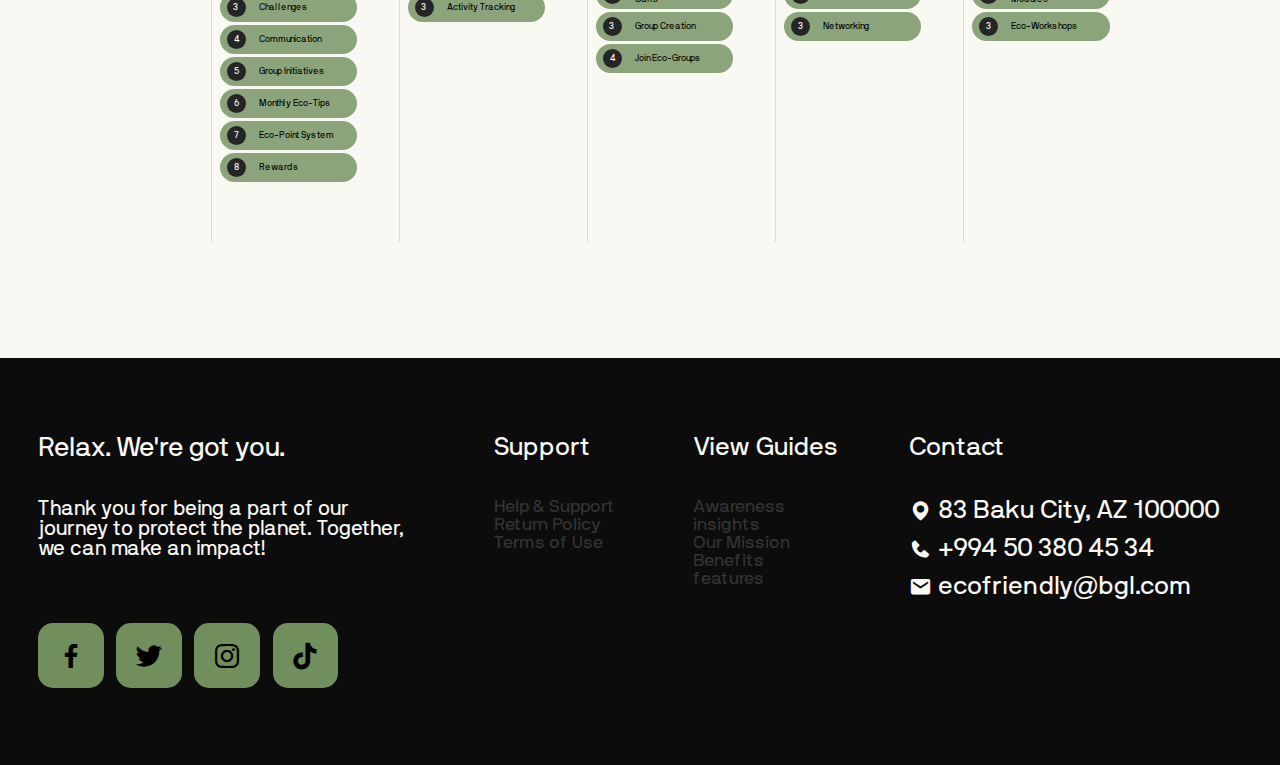
==== commit 2c094fe6: "files added" ====
--- a/index.html
+++ b/index.html
@@ -79,16 +79,16 @@
         <div id="page3-elements">
           <div class="box">
             <img src="./img/planting-trees-as-part-reforestation-process.jpg" alt="planting">
-            <video autoplay loop muted src="./8544160-hd_1080_1920_25fps.mp4"></video>
+            <video autoplay loop muted src="./8544160-hd_1080_1920_25fps - Trim.mp4"></video>
           </div>
           <div class="box">
             <img src="./img/kids-learnign-about-environment.jpg" alt="cleanup">
-            <video class="video-2" autoplay loop muted src="./3209571-uhd_3840_2160_25fps.mp4"></video>
+            <video class="video-2" autoplay loop muted src="./Untitled design (6).mp4"></video>
 
           </div>
           <div class="box">
             <img src="./img/young-adult-cycling-work-city.jpg" alt="ride">
-            <video autoplay loop muted src="./3002452-hd_1920_1080_25fps.mp4"></video>
+            <video autoplay loop muted src="./Untitled design (5).mp4"></video>
           </div>
 
         </div>
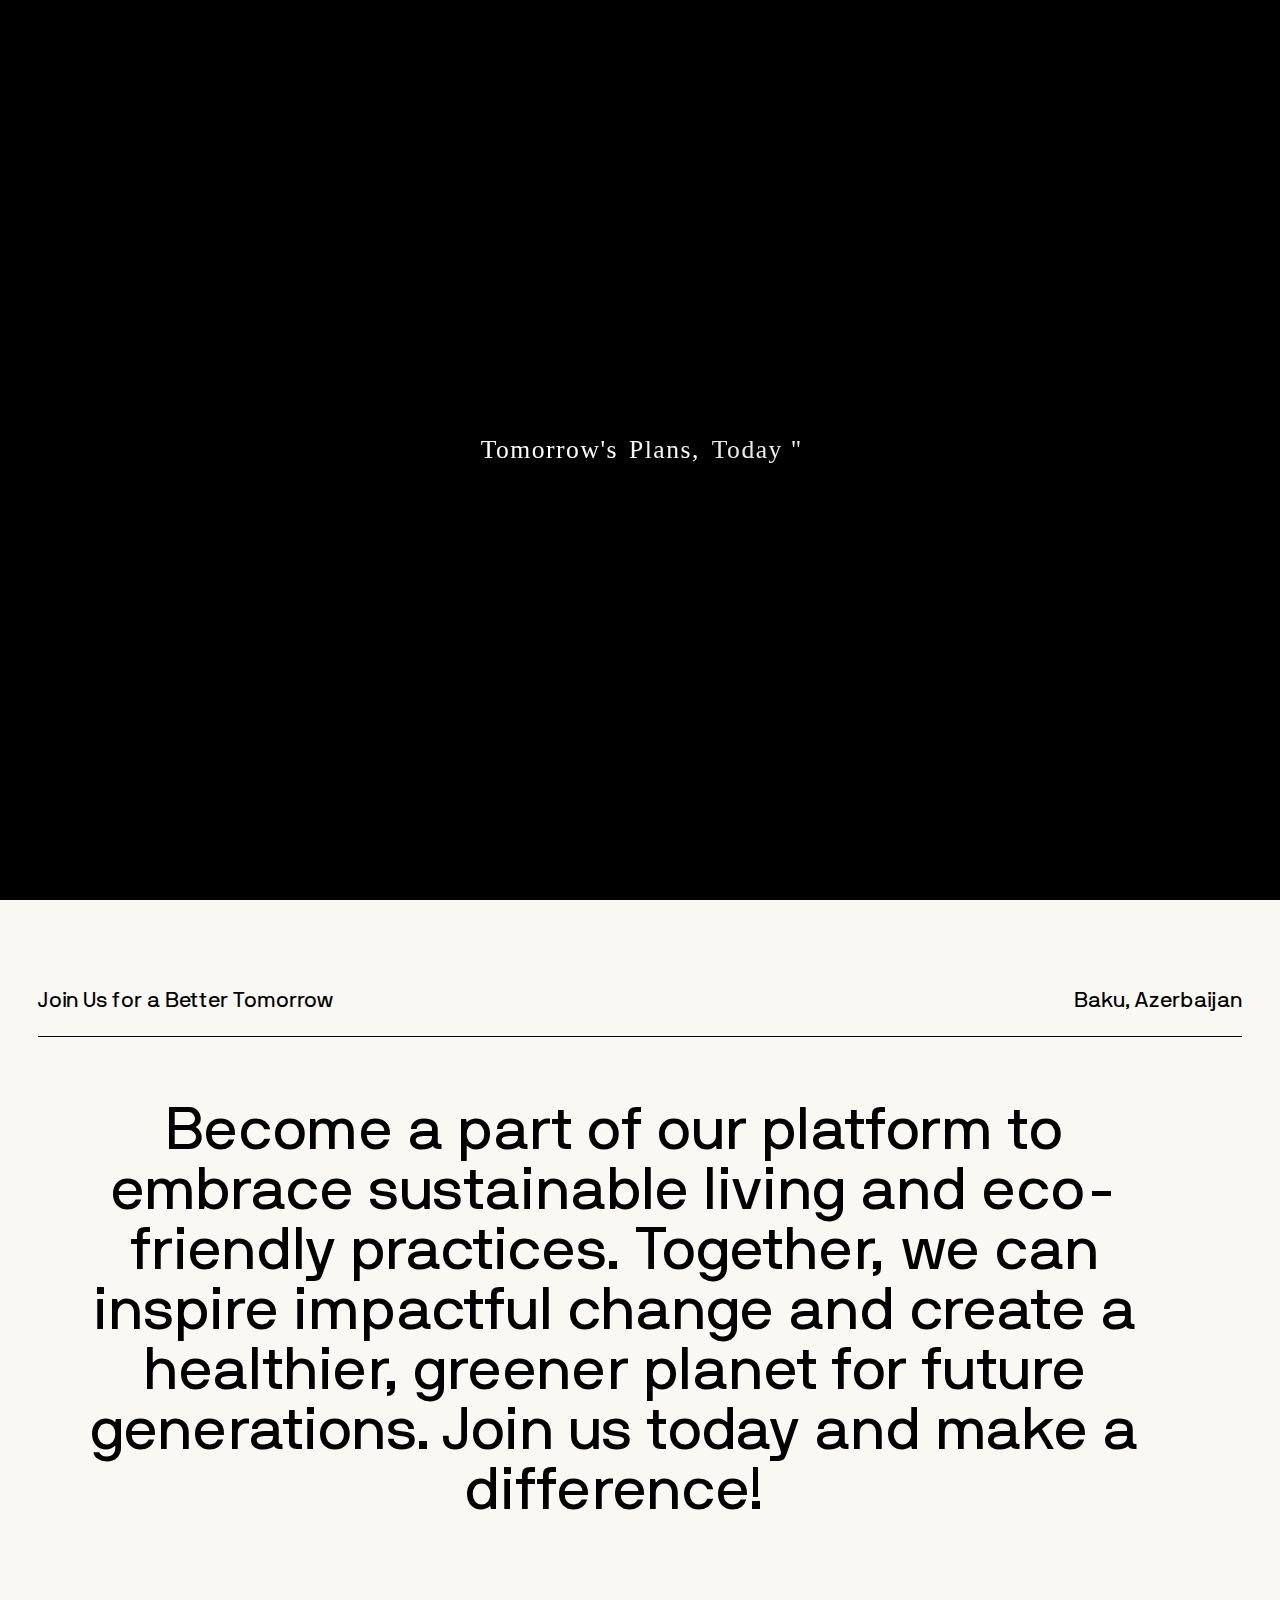
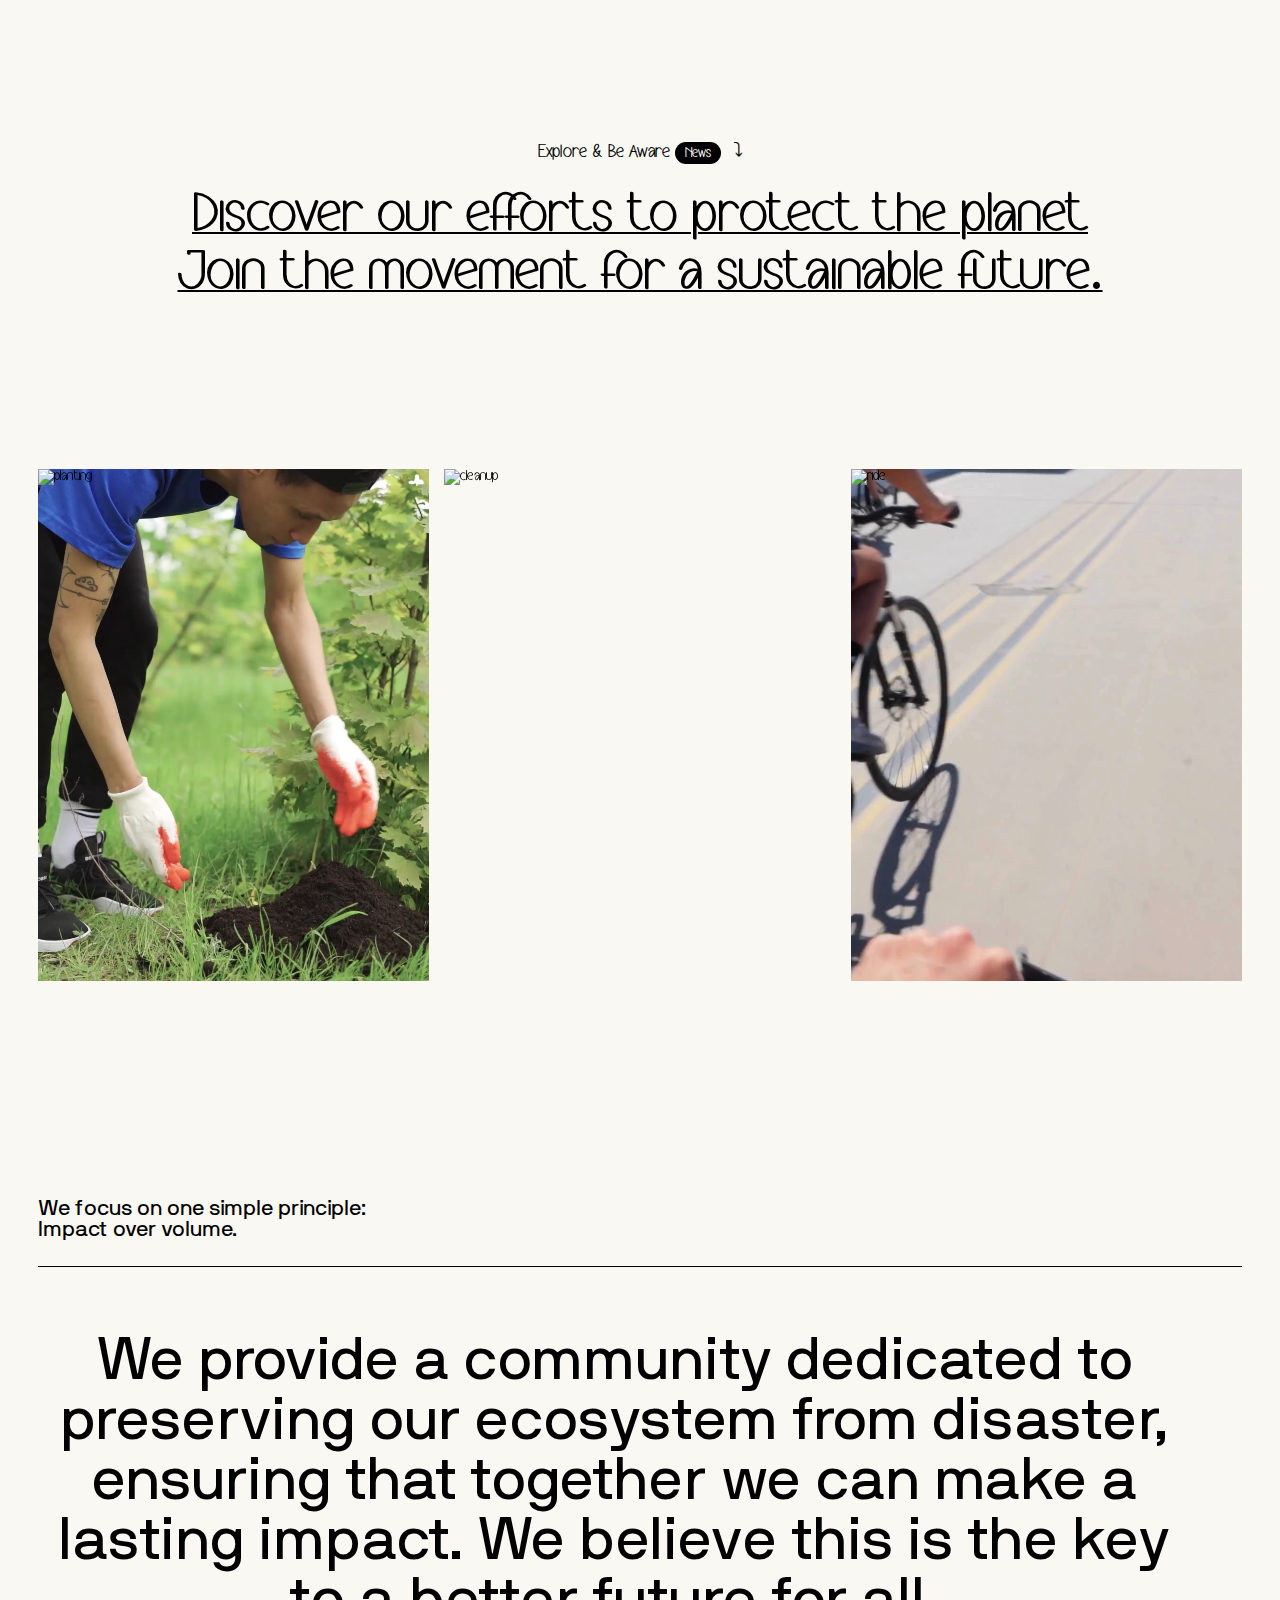
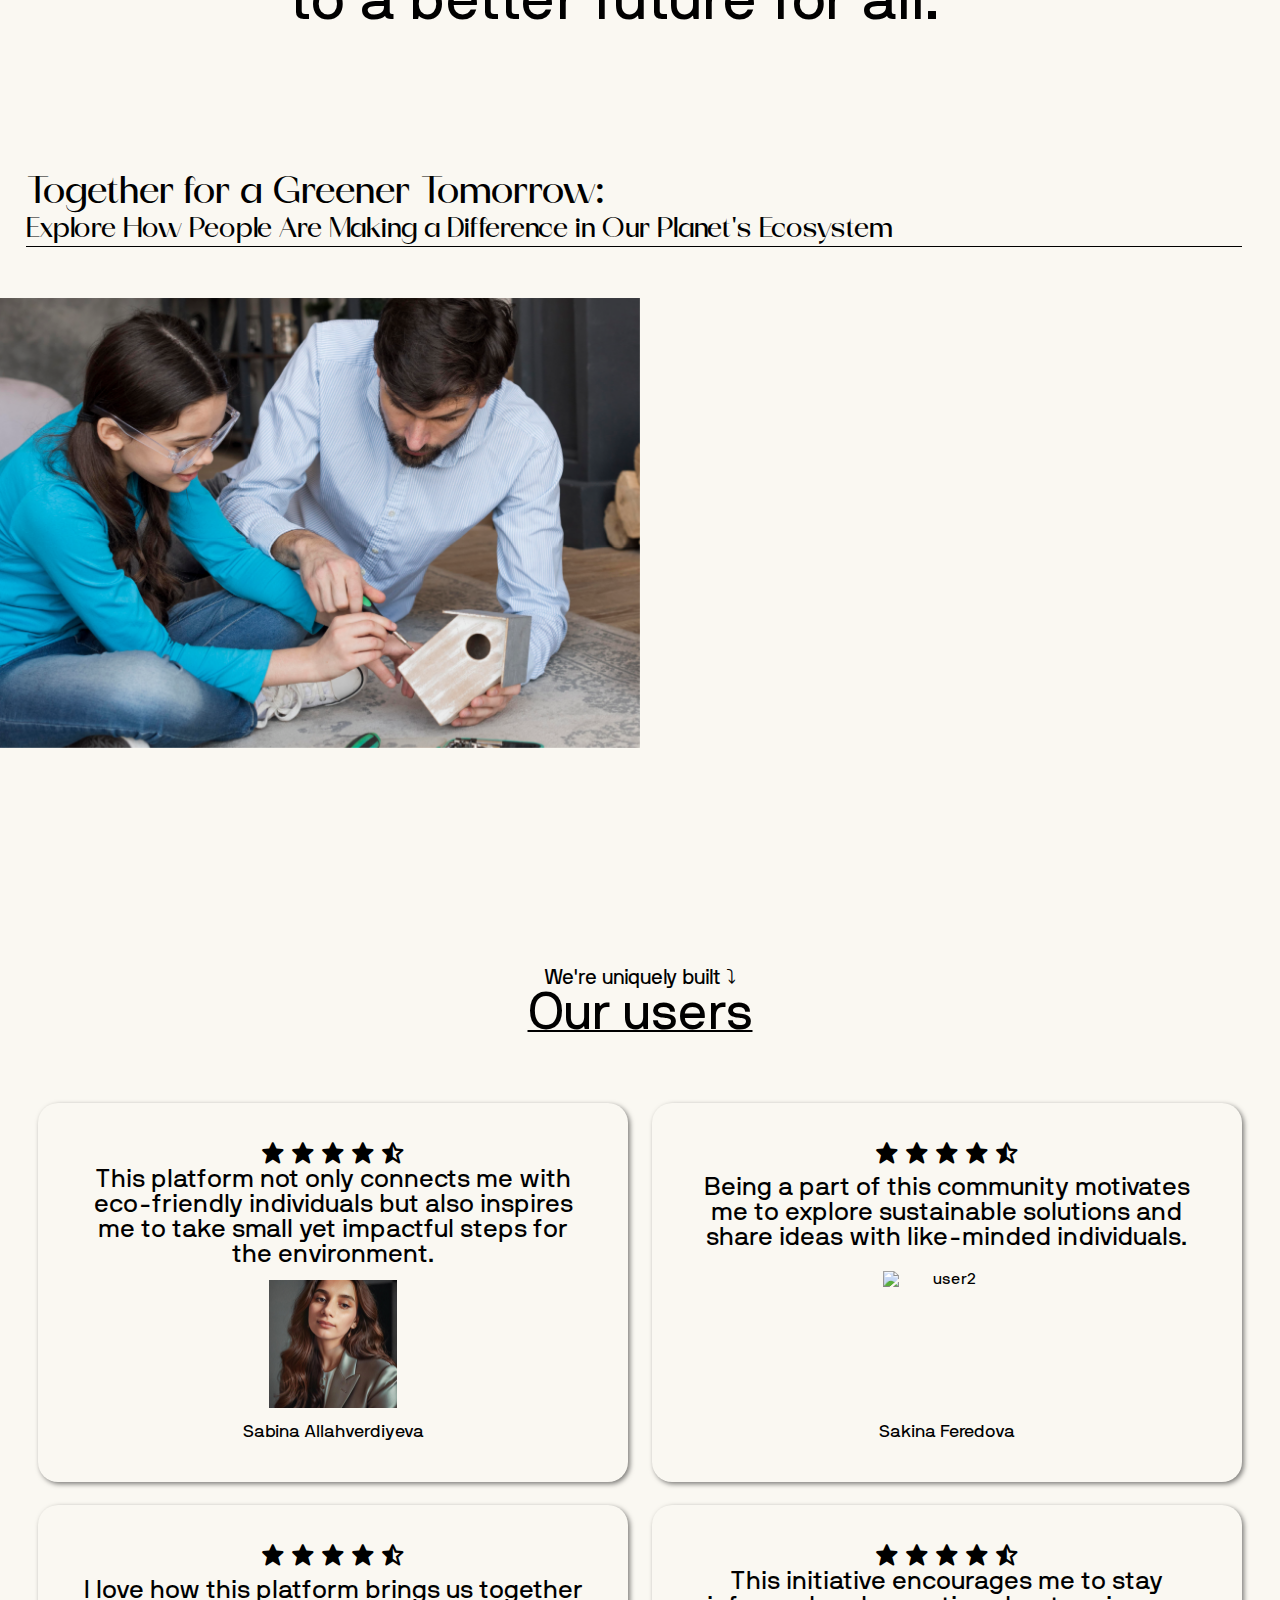
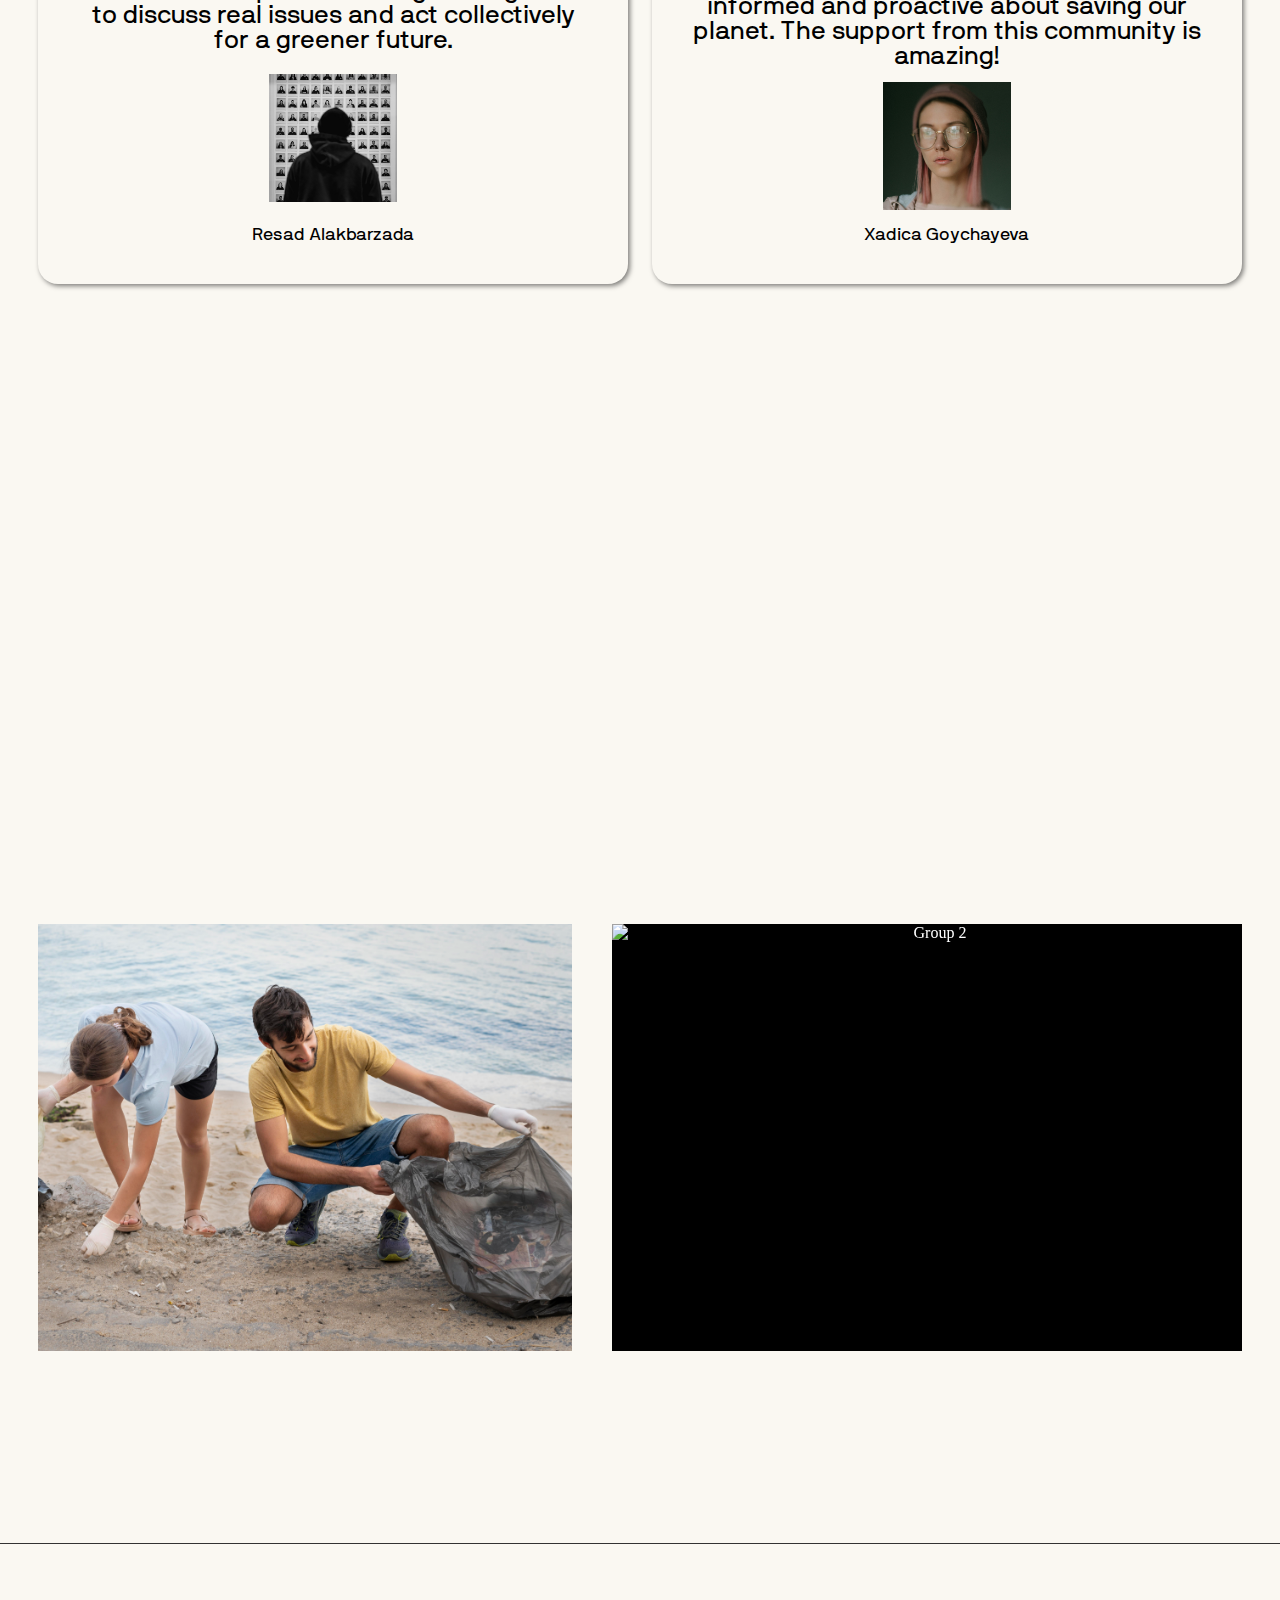
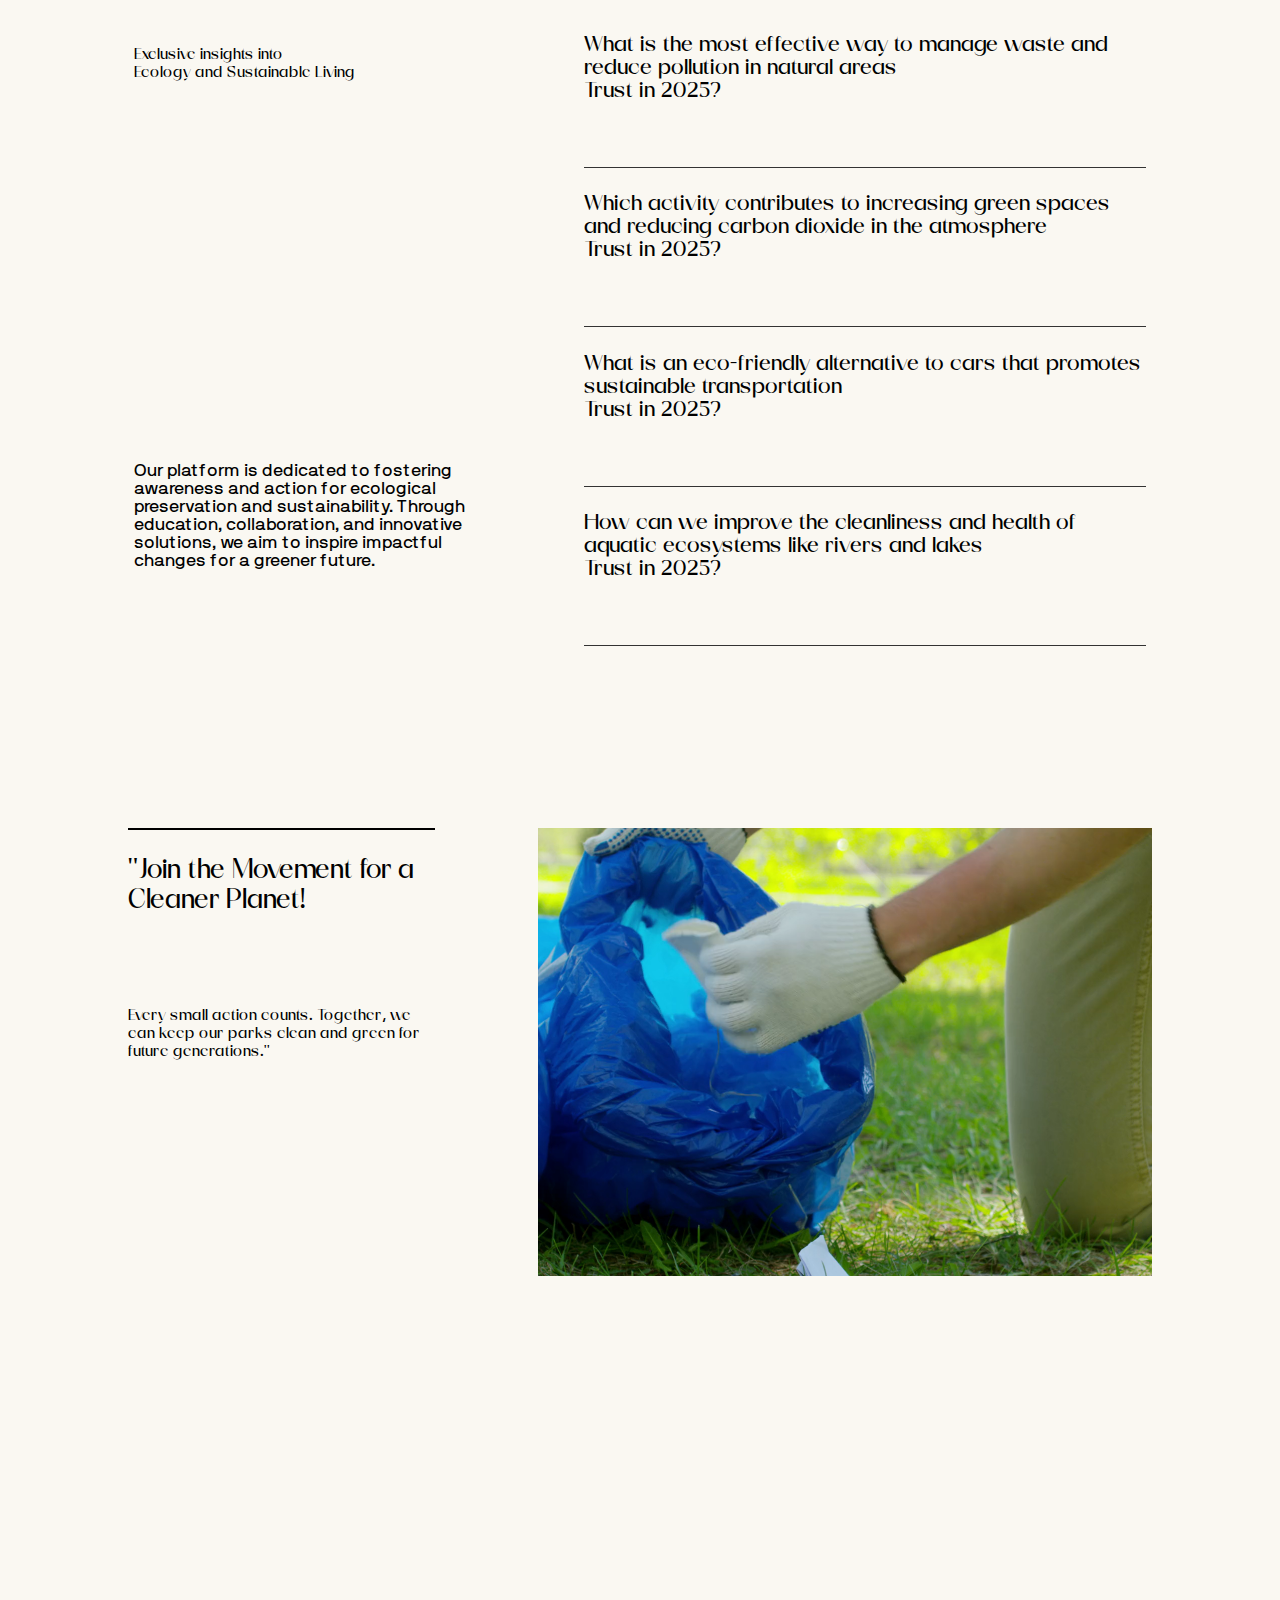
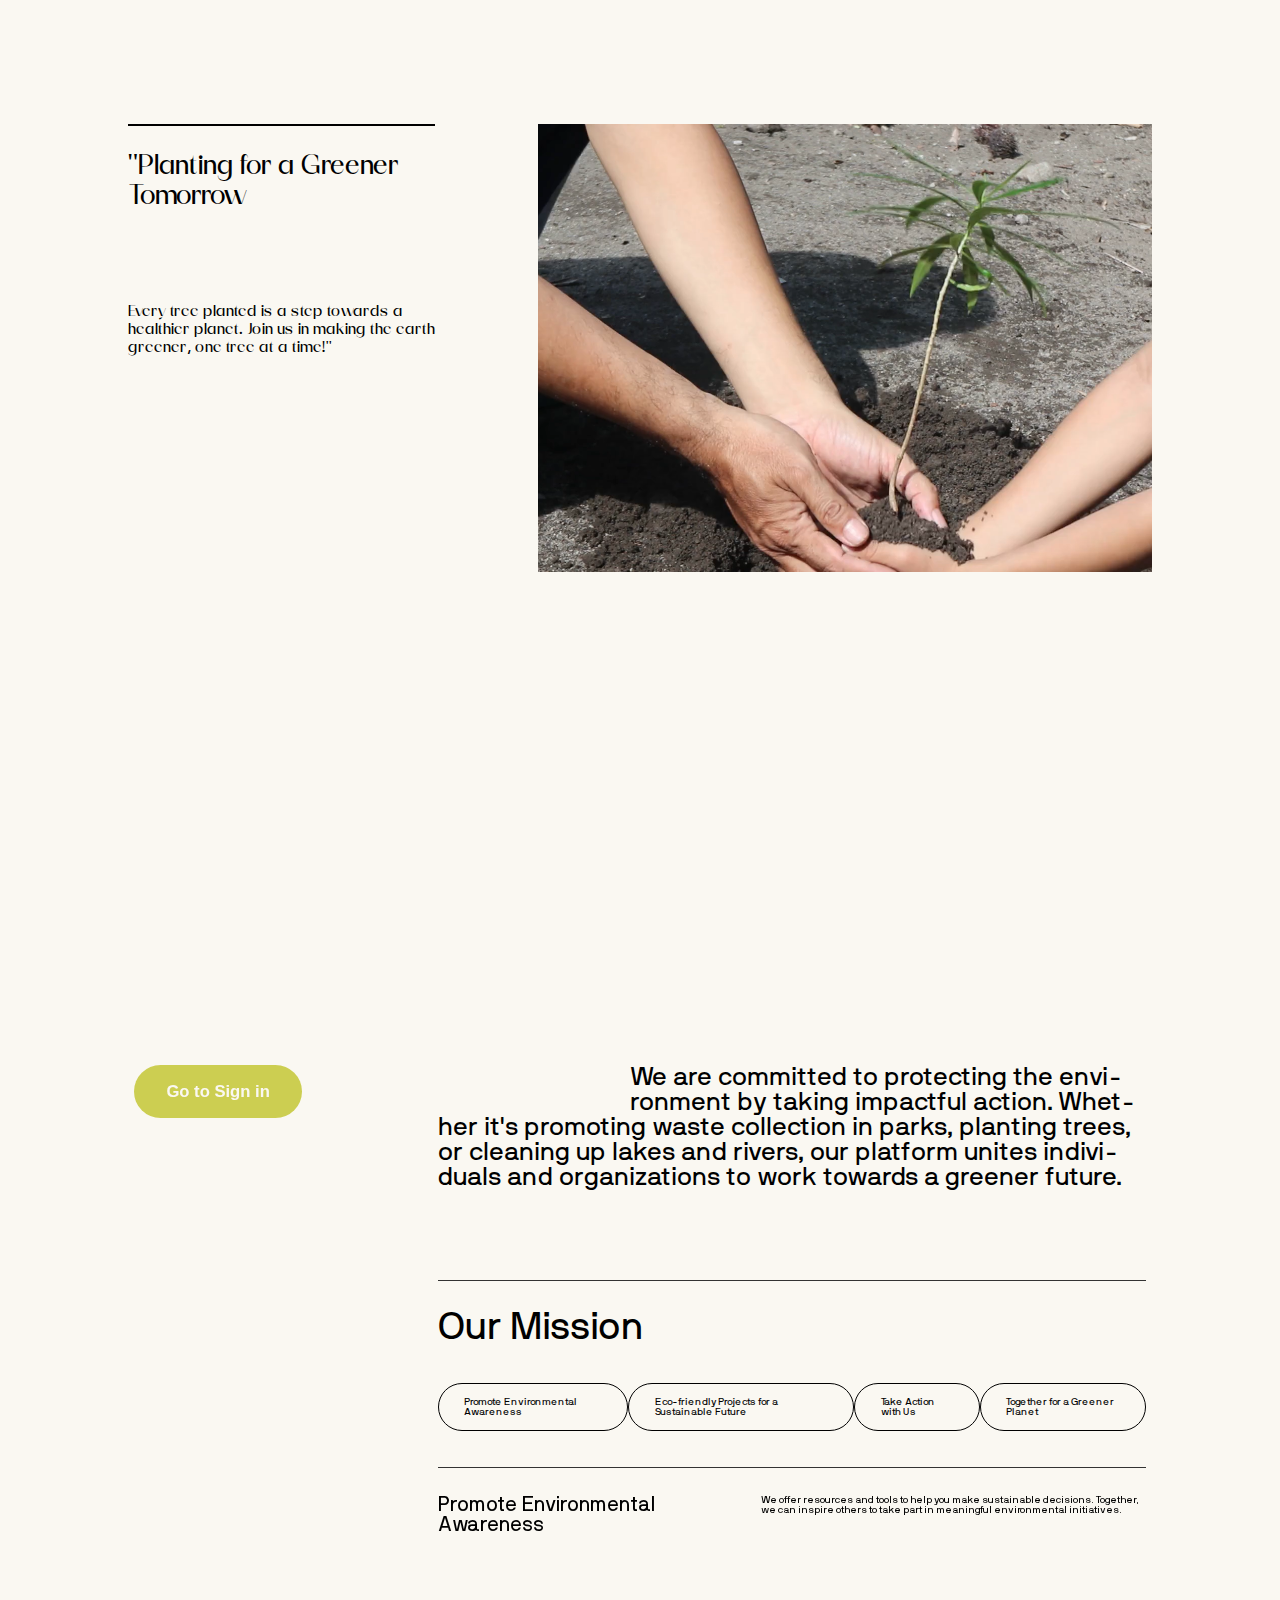
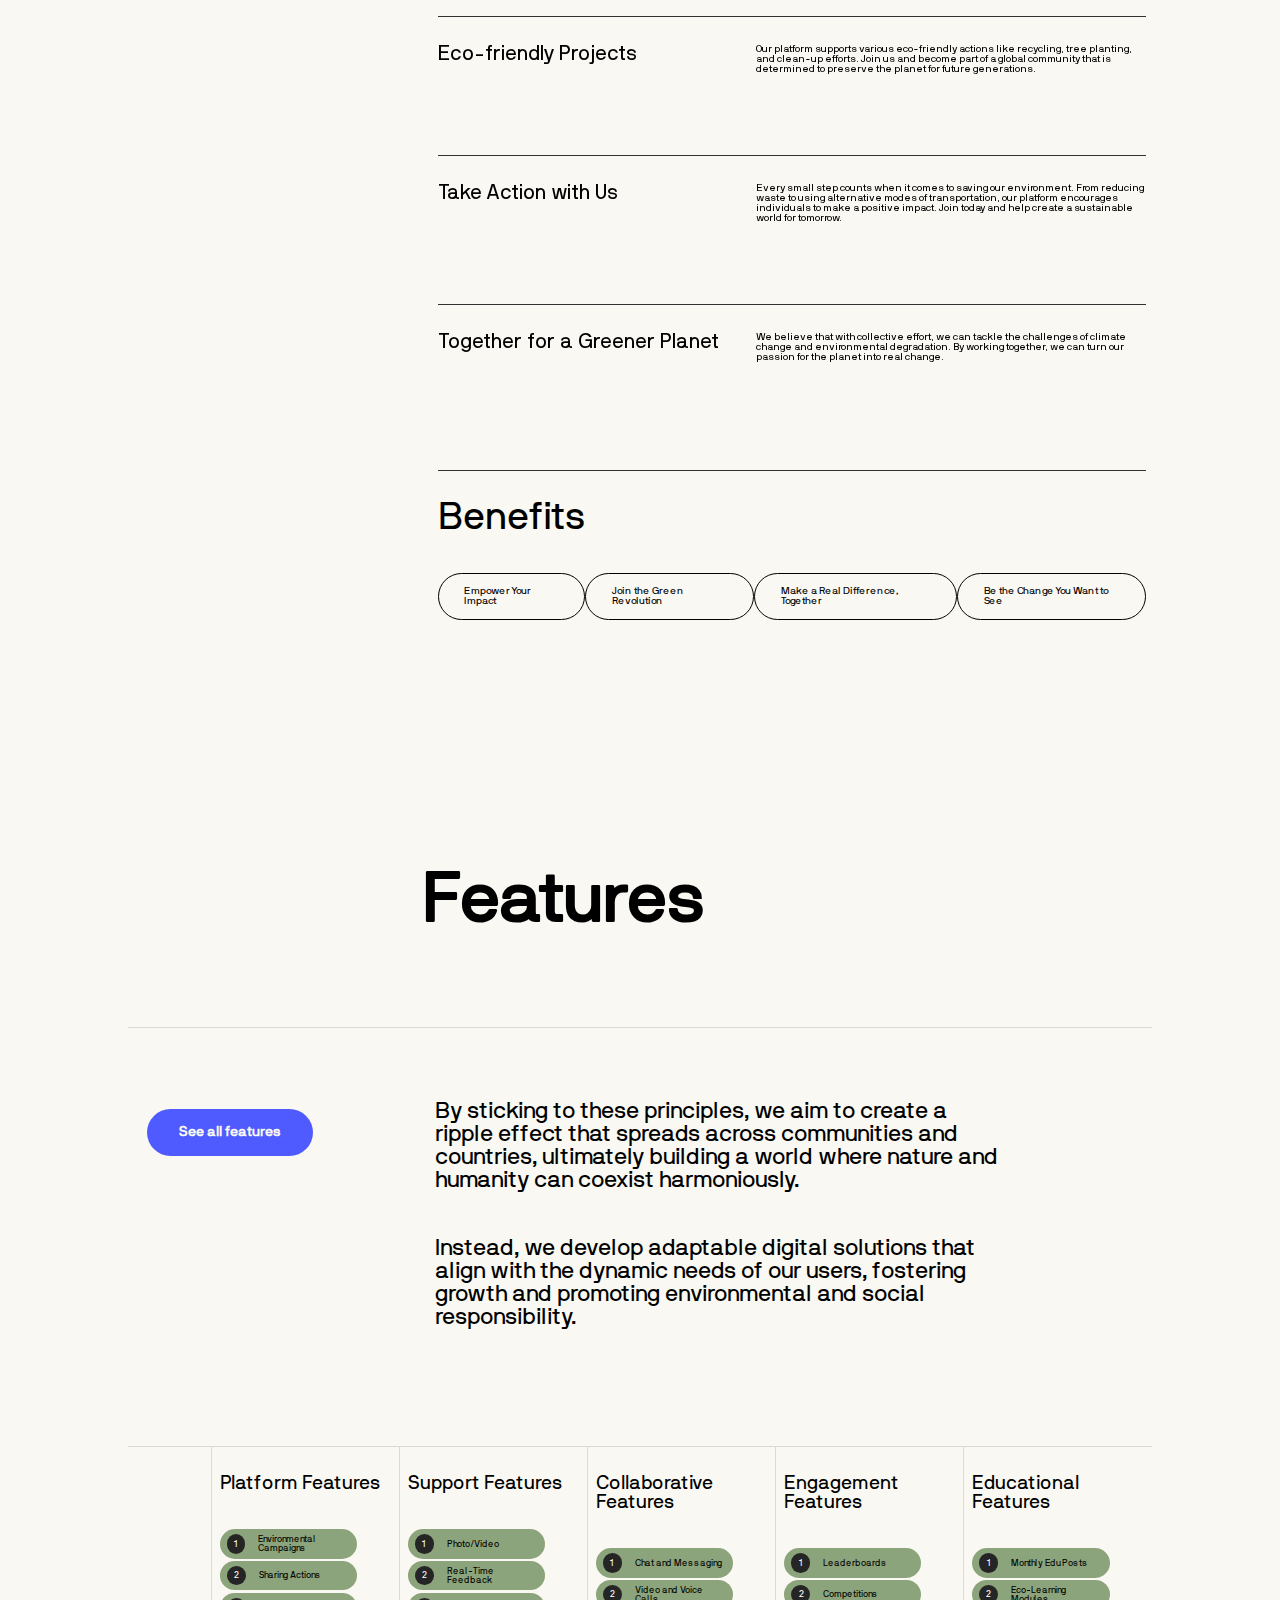
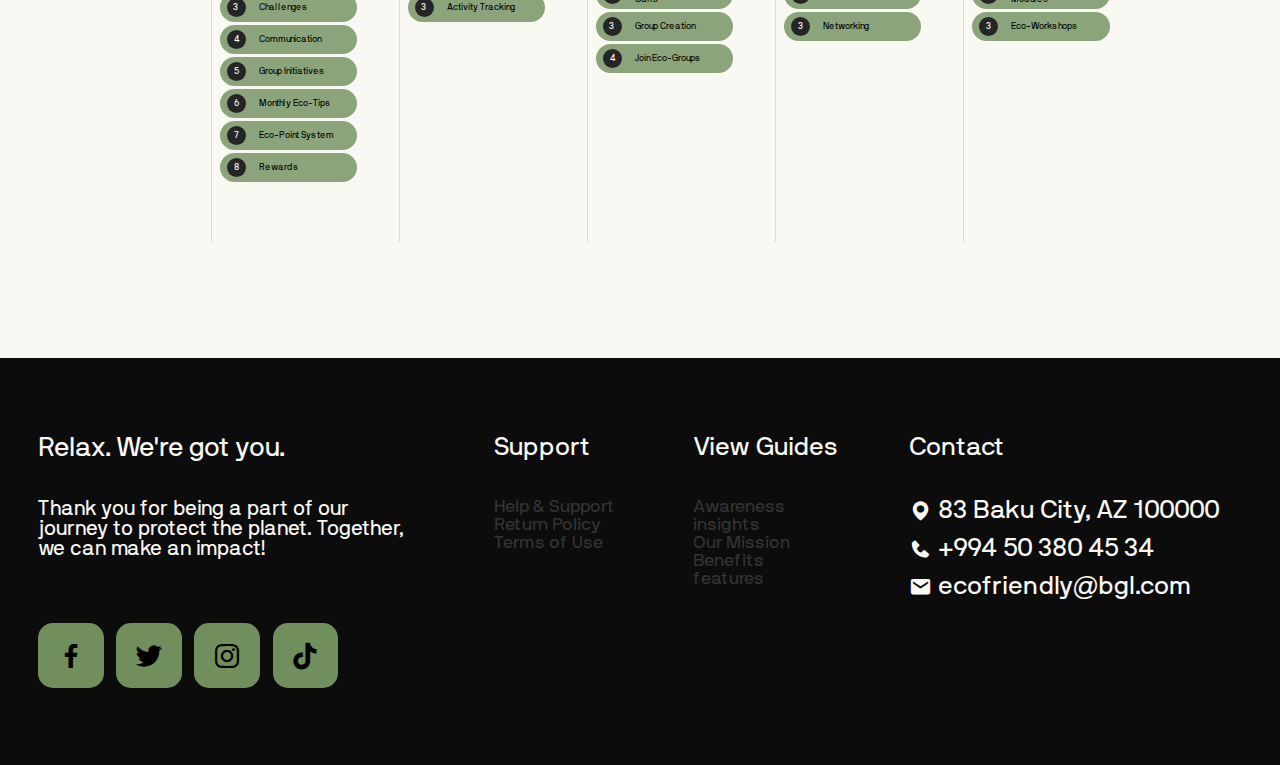
==== commit f7f0e8af: "files added" ====
--- a/index.html
+++ b/index.html
@@ -195,12 +195,16 @@
 
       </div>
 
-      <div id="modal" class="modal">
-        <div class="modal-content">
-          <span class="close-btn">&times;</span>
-          <div id="modal-box-container"></div>
-        </div>
-      </div>
+   <div id="modal" class="modal">
+  <div class="modal-content">
+    <span class="close-btn">&times;</span>
+    <div id="modal-box-container">
+      <img src="your-image-path.jpg" alt="Image" />
+      <h2>Modal Title</h2>
+      <p>Here is a description or more details.</p>
+    </div>
+  </div>
+</div>
 
       
       <div id="page8">
--- a/styles.css
+++ b/styles.css
@@ -435,9 +435,10 @@
   left: 0;
   width: 100%;
   height: 100%;
-  background-color: rgba(0, 0, 0, 0.8);
+  background-color: rgba(0, 0, 0, 0.7);
   justify-content: center;
   align-items: center;
+  animation: fadeIn 0.3s ease;
 }
 
 .modal-content img {
@@ -445,6 +446,11 @@
   height: 15vw;
   object-fit: cover;
   border-radius: 10px;
+  transition: transform 0.3s ease;
+}
+
+.modal-content img:hover {
+  transform: scale(1.05);
 }
 
 .modal-content p {
@@ -464,6 +470,8 @@
   width: 50vw;
   text-align: center;
   position: relative;
+  transform: scale(0.95);
+  animation: scaleIn 0.3s ease forwards;
 }
 
 .close-btn {
@@ -472,6 +480,12 @@
   right: 20px;
   font-size: 4vw;
   cursor: pointer;
+  background: transparent;
+  transition: color 0.3s ease;
+}
+
+.close-btn:hover {
+  color: #f04e6a;
 }
 
 #modal-box-container {
@@ -479,6 +493,24 @@
   flex-direction: column;
   align-items: center;
   text-align: center;
+}
+
+@keyframes fadeIn {
+  from {
+    opacity: 0;
+  }
+  to {
+    opacity: 1;
+  }
+}
+
+@keyframes scaleIn {
+  from {
+    transform: scale(0.95);
+  }
+  to {
+    transform: scale(1);
+  }
 }
 
 .footer {
